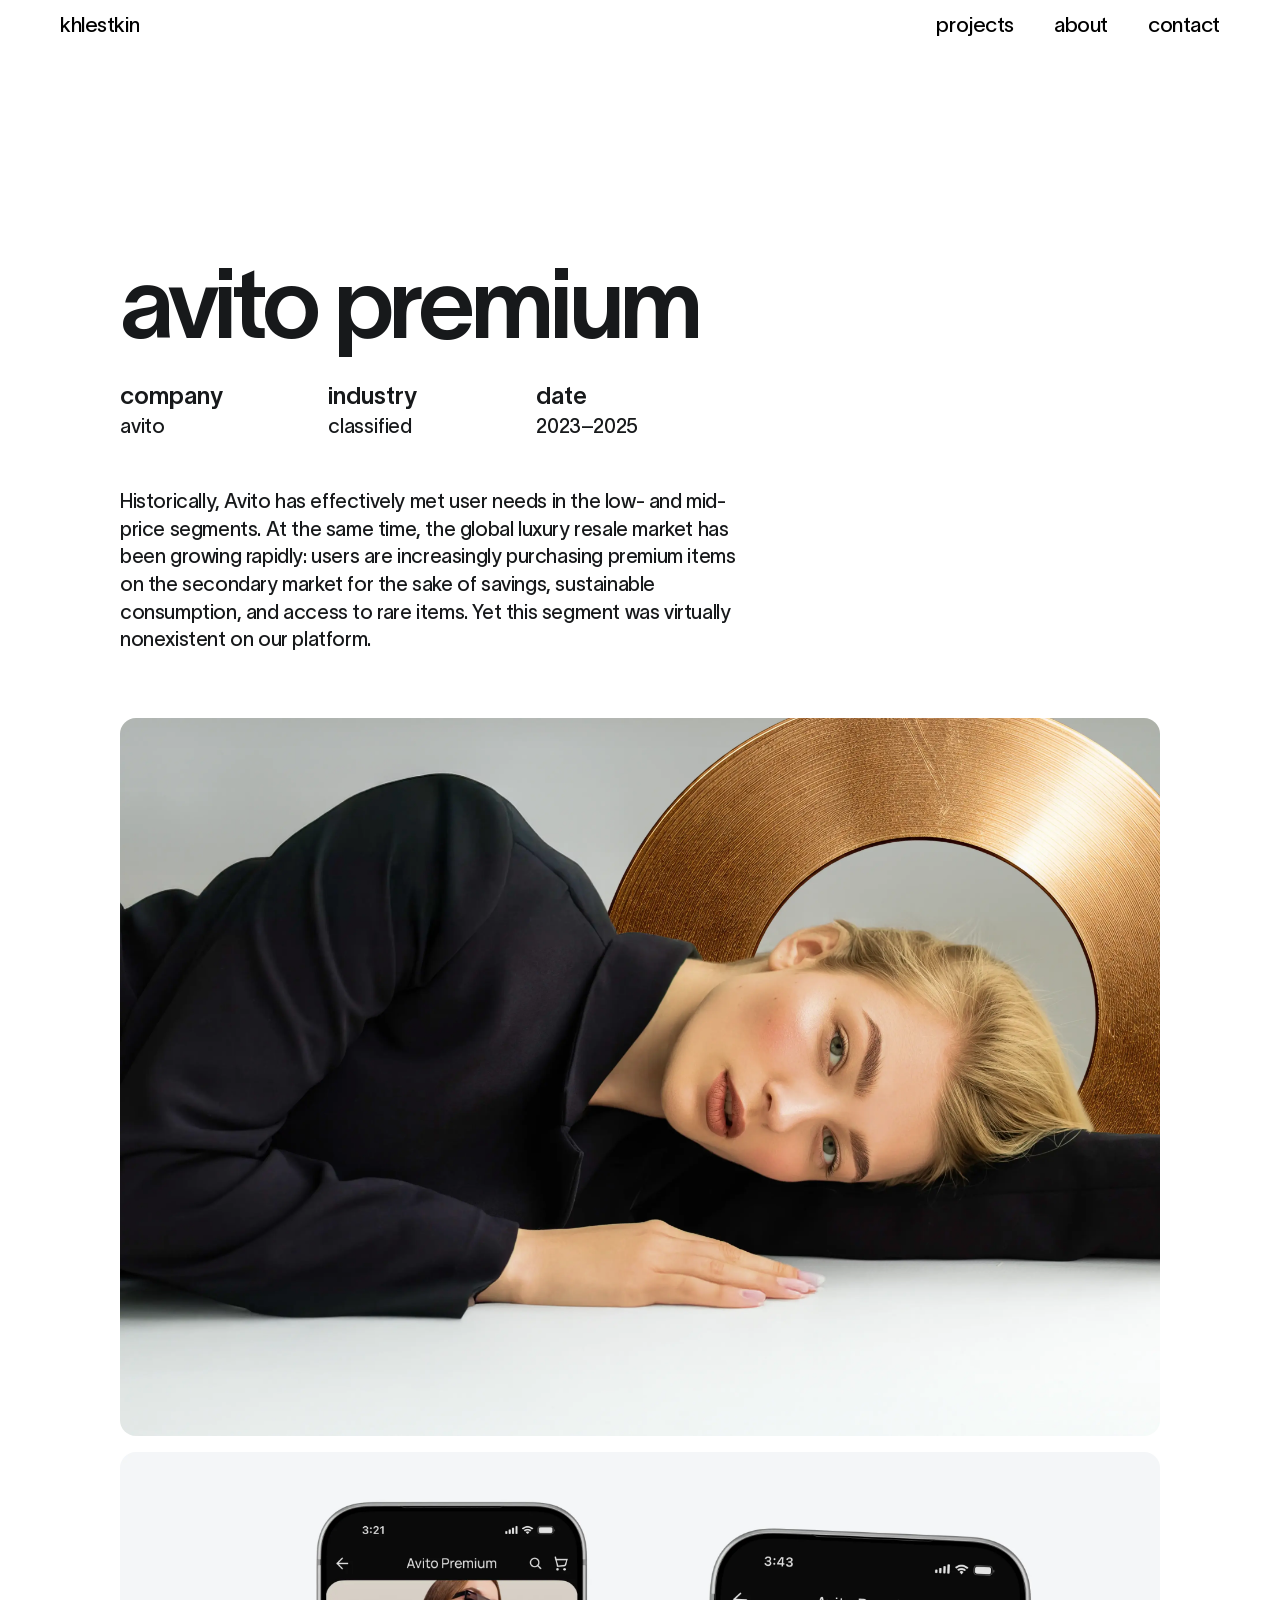
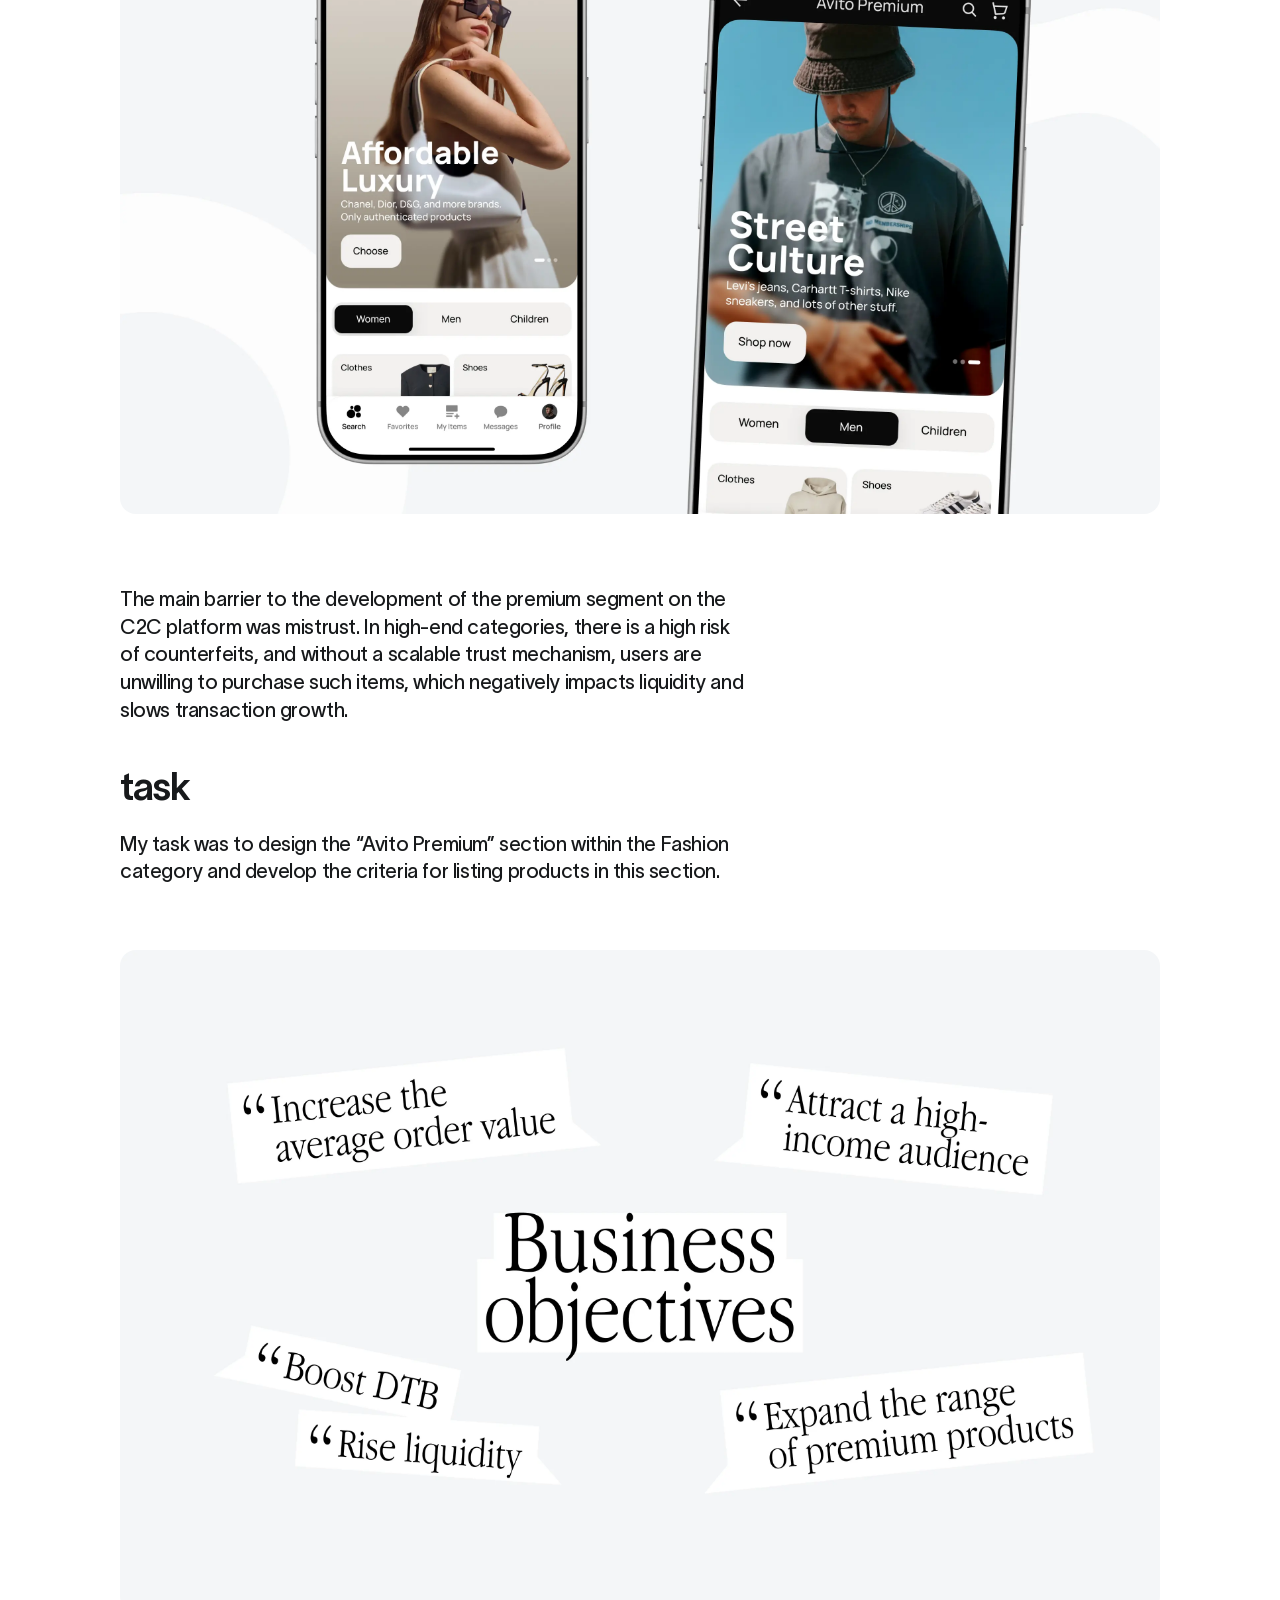
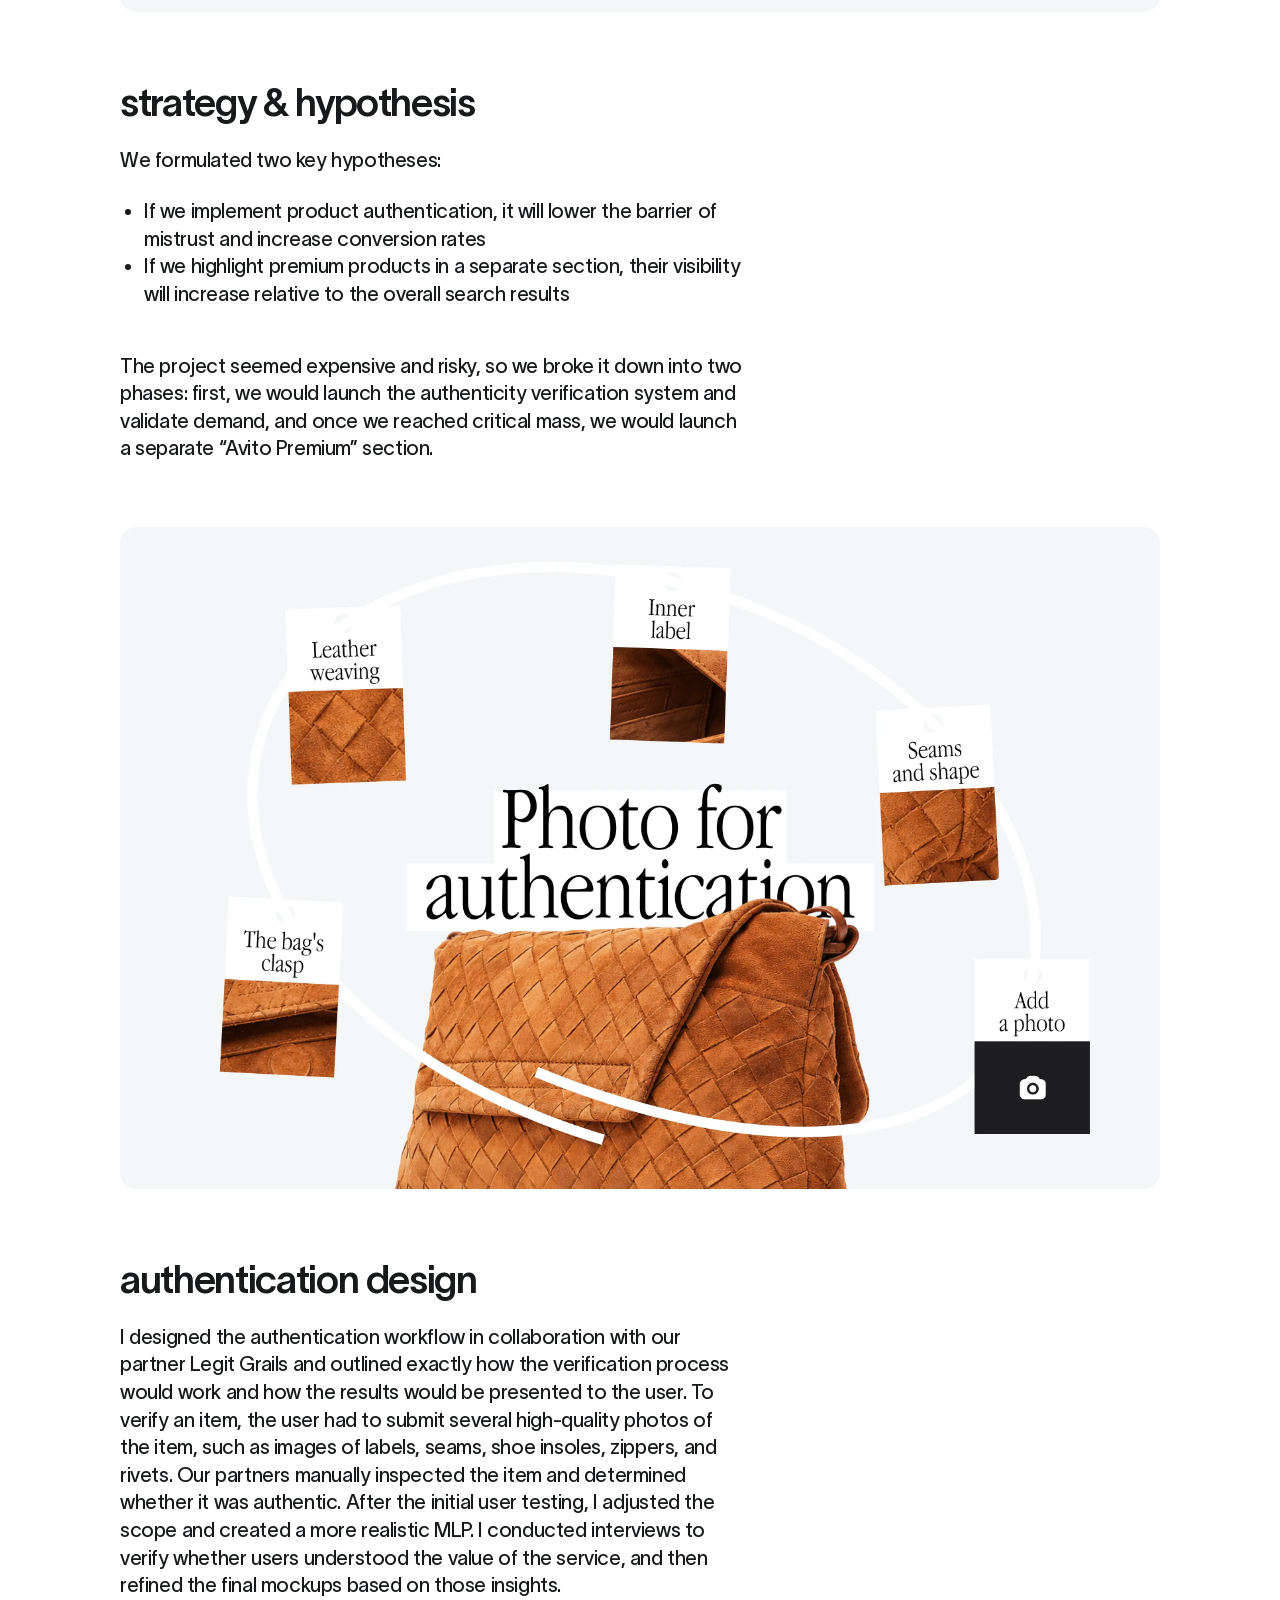
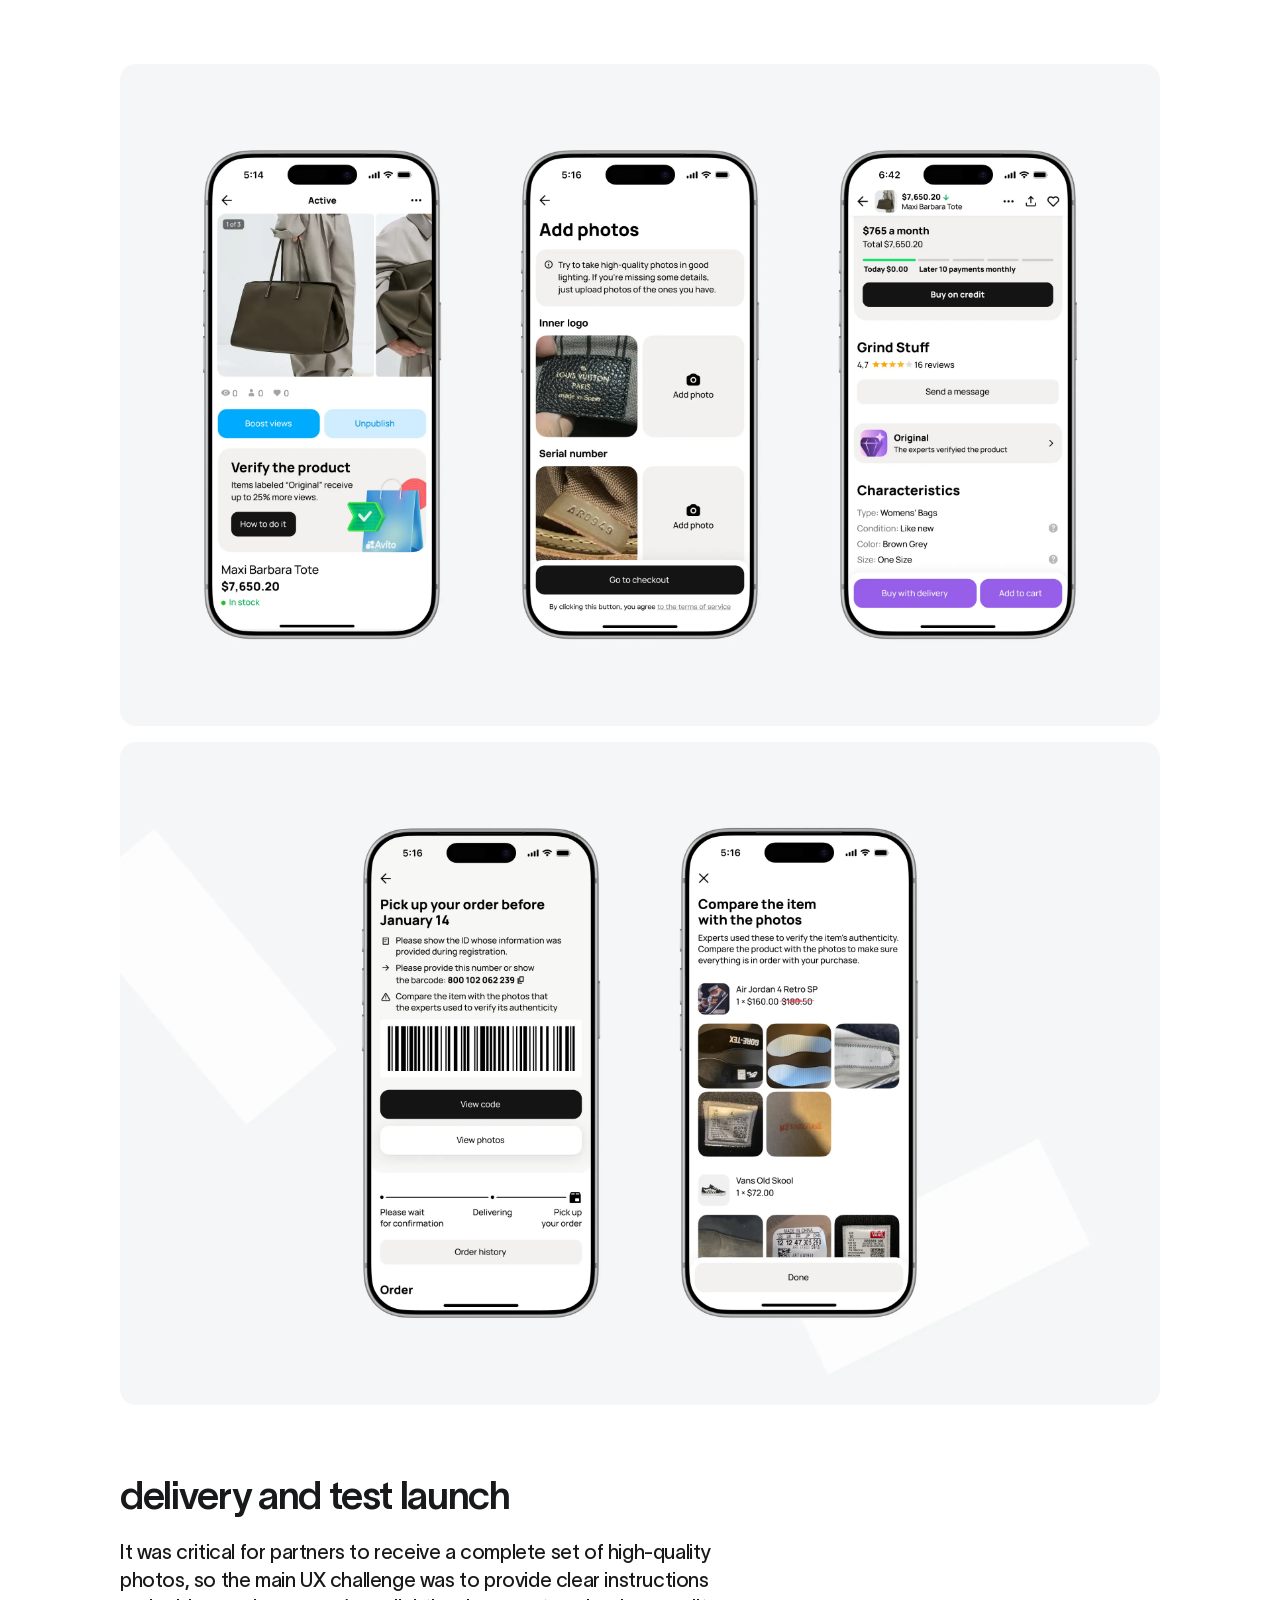
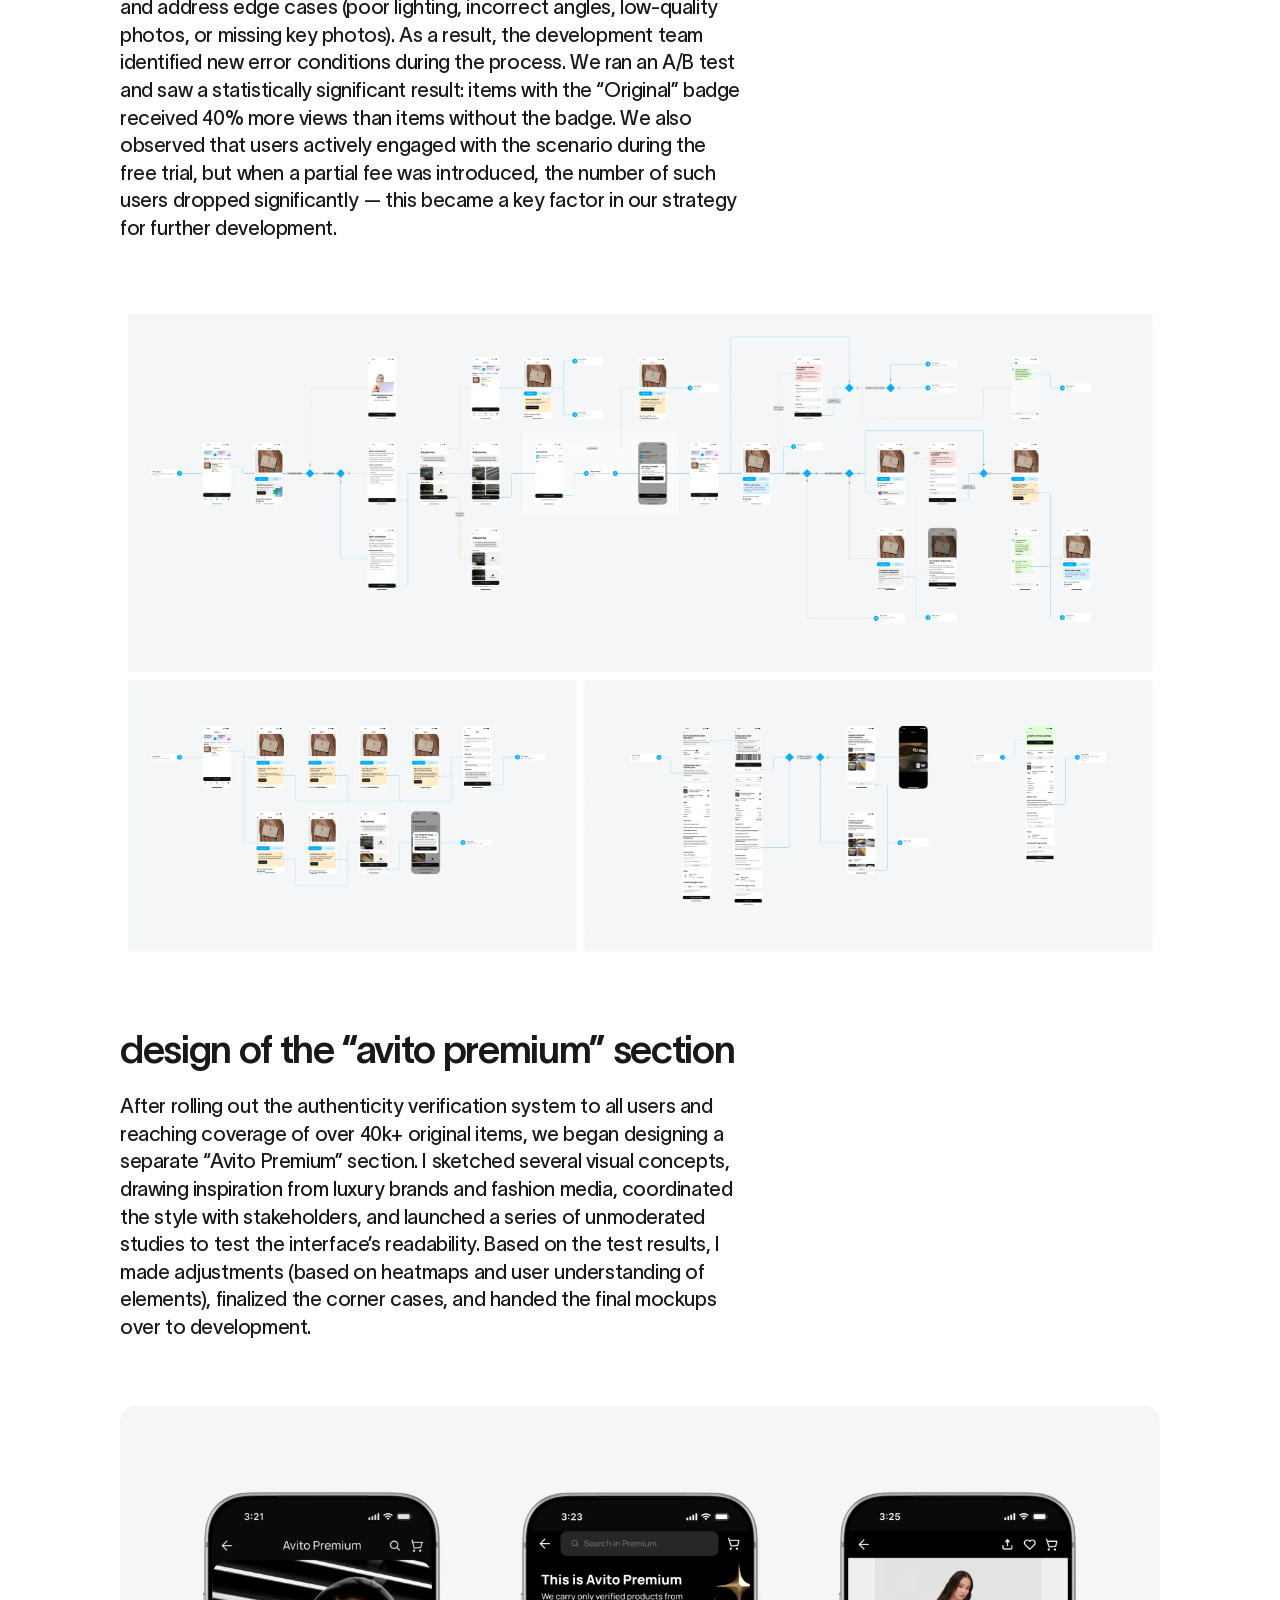
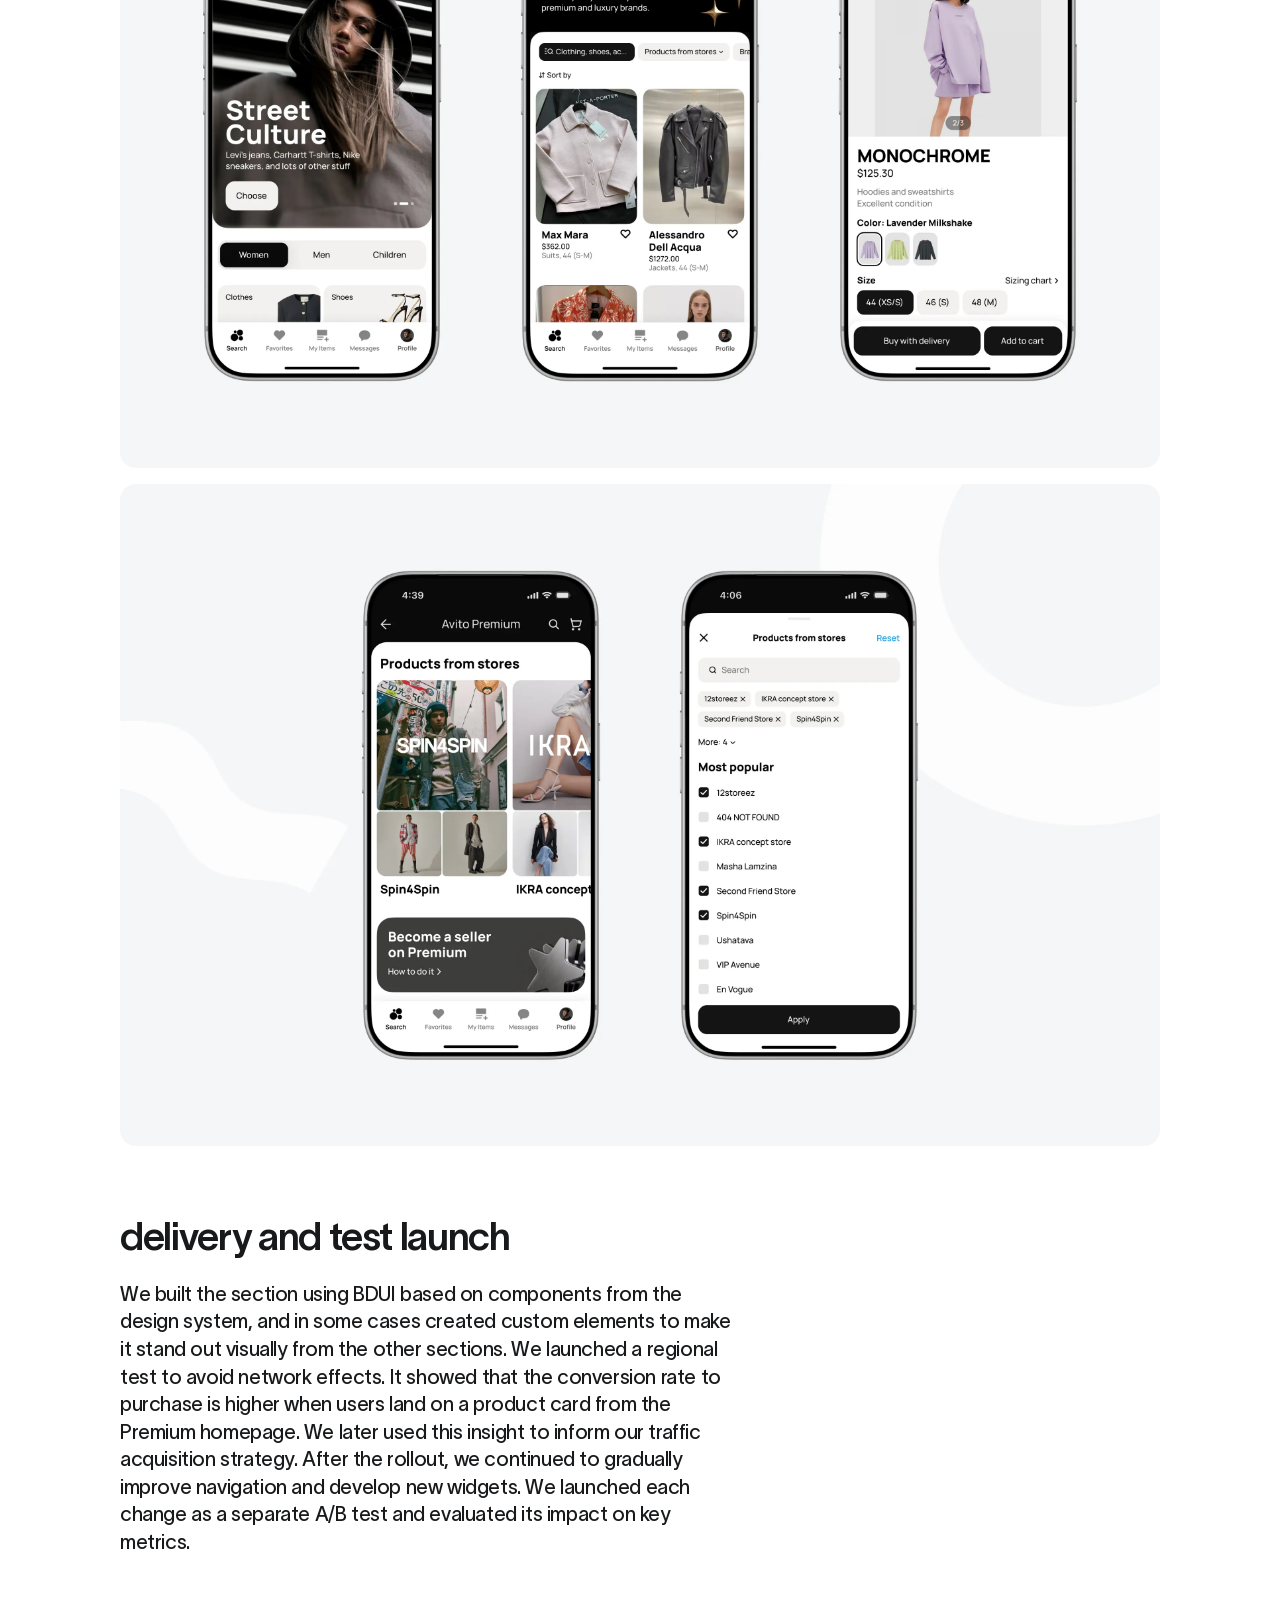
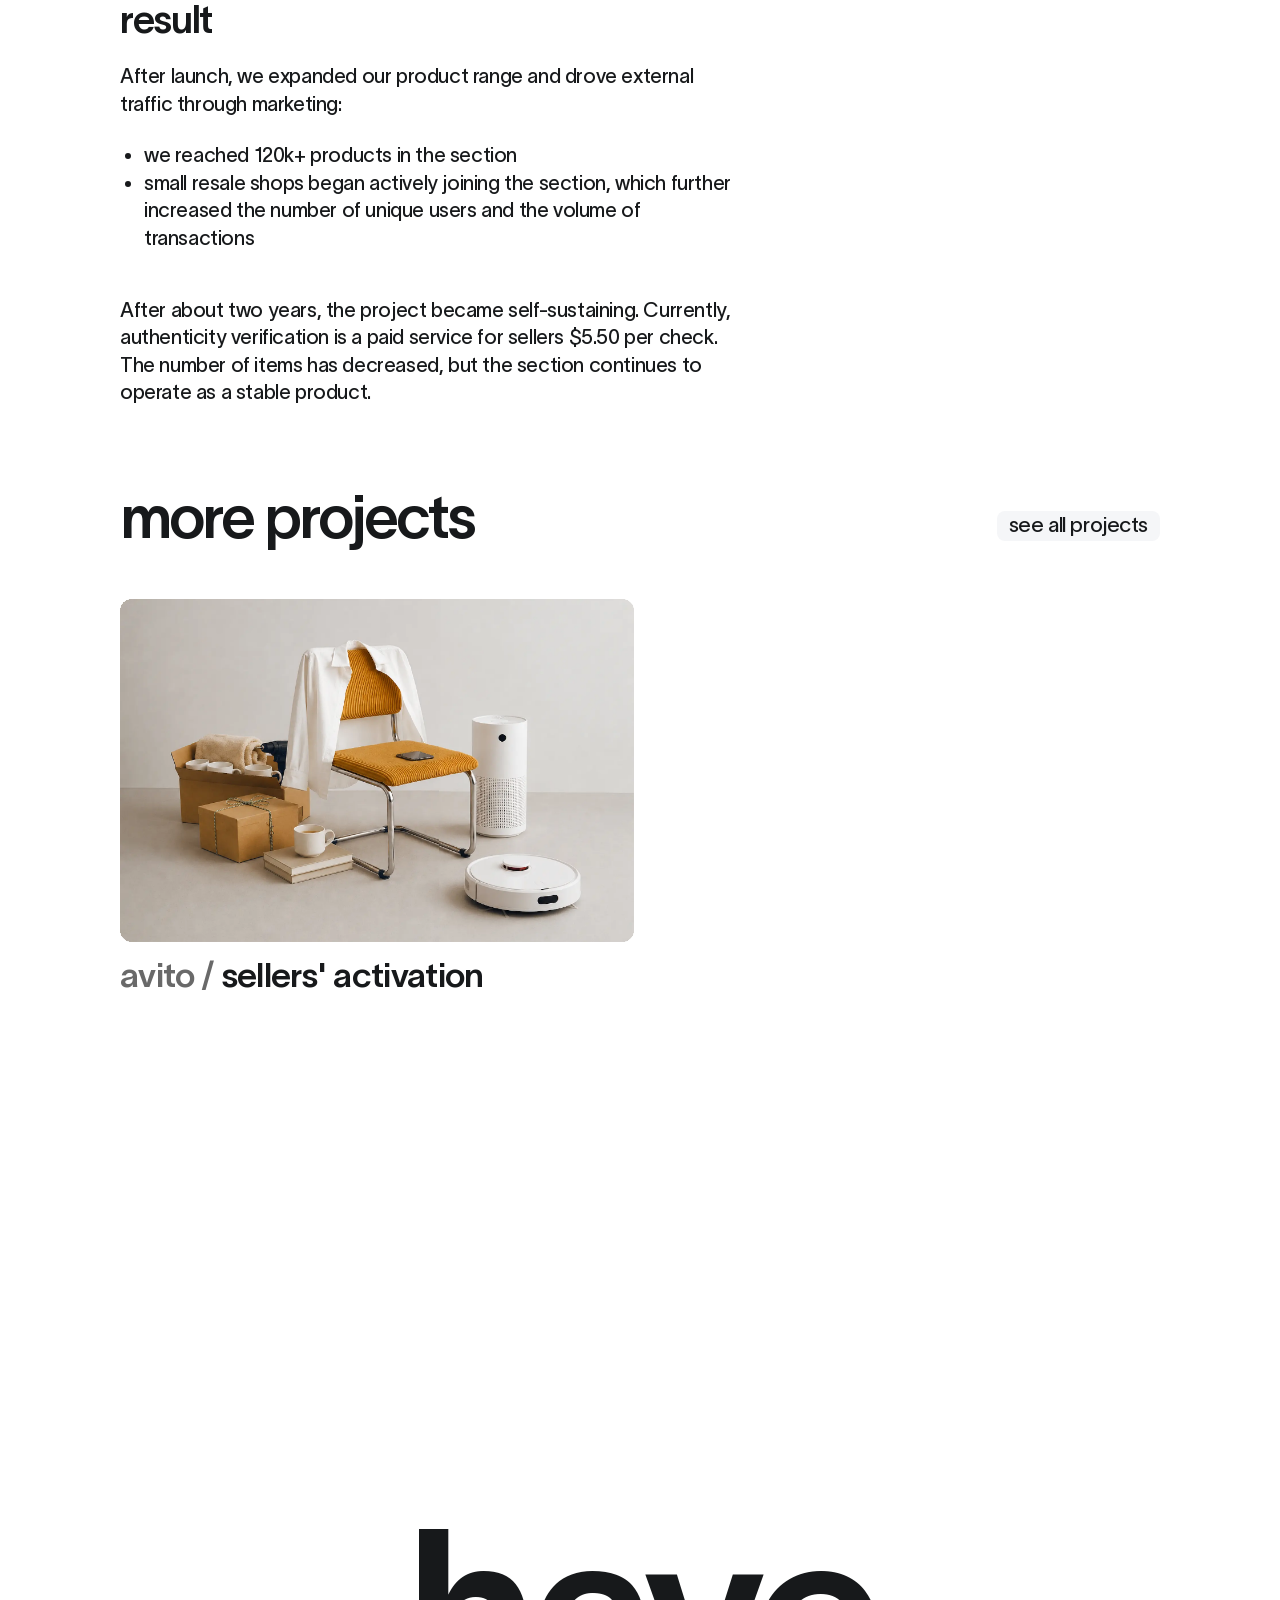
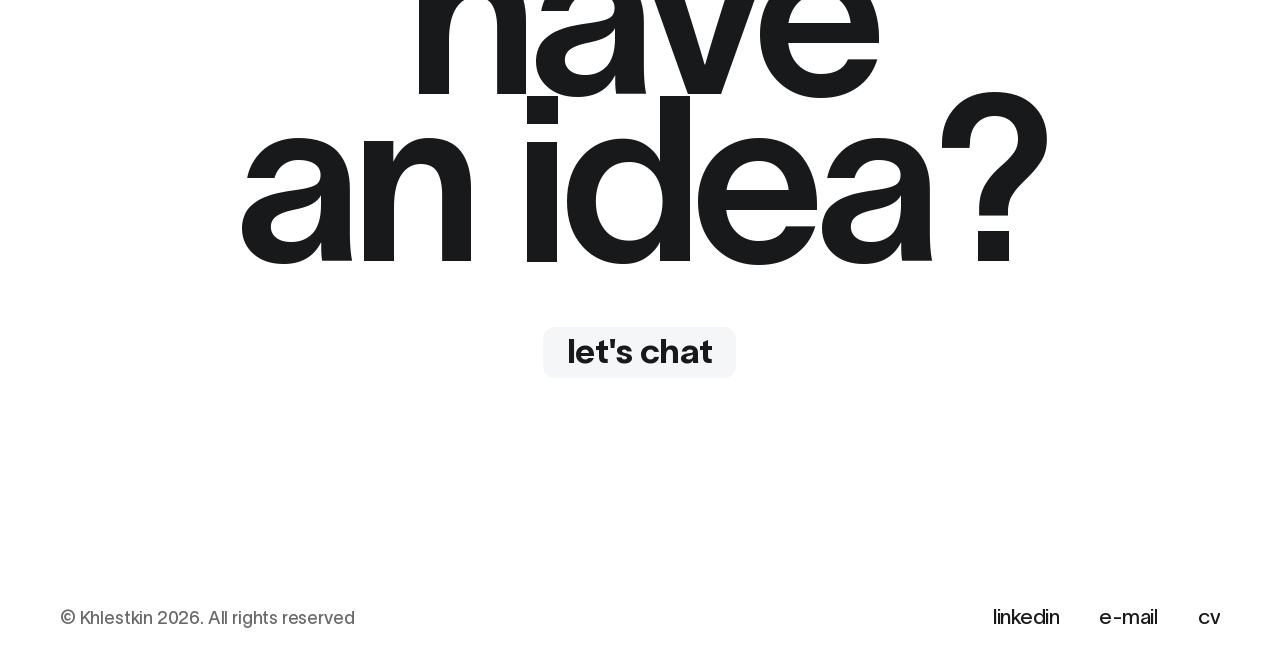
==== projects/avito-premium/index.html @ 2809910e "Publish site from e6ddb824718e10c310bd6a7cca5f37d86527ef17" ====
<!DOCTYPE html><html lang="en"><head><meta charset="UTF-8"><script>
      if (window.location.hostname === "khlestkin.com") {
        window.location.replace(`https://www.khlestkin.com${window.location.pathname}${window.location.search}${window.location.hash}`);
      }
    </script><meta name="viewport" content="width=device-width"><meta name="description" content="How we built trust in luxury resale and created a sustainable premium marketplace experience."><meta name="theme-color" content="#ffffff" media="(prefers-color-scheme: light)"><meta name="theme-color" content="#0b0c0d" media="(prefers-color-scheme: dark)"><link rel="canonical" href="https://www.khlestkin.com/projects/avito-premium/"><link rel="icon" type="image/svg+xml" href="/favicon.svg"><link rel="apple-touch-icon" sizes="180x180" href="/apple-touch-icon.png"><meta property="og:type" content="website"><meta property="og:site_name" content="Ilya Khlestkin"><meta property="og:title" content="avito premium — Ilya Khlestkin"><meta property="og:description" content="How we built trust in luxury resale and created a sustainable premium marketplace experience."><meta property="og:url" content="https://www.khlestkin.com/projects/avito-premium/"><meta property="og:image" content="https://www.khlestkin.com/og.png"><meta property="og:image:width" content="1200"><meta property="og:image:height" content="630"><meta property="og:image:alt" content="Ilya Khlestkin portfolio mark"><meta name="twitter:card" content="summary_large_image"><meta name="twitter:title" content="avito premium — Ilya Khlestkin"><meta name="twitter:description" content="How we built trust in luxury resale and created a sustainable premium marketplace experience."><meta name="twitter:image" content="https://www.khlestkin.com/og.png"><link rel="preload" href="/fonts/lausanne-400.woff2" as="font" type="font/woff2" crossorigin="anonymous"><link rel="preload" href="/fonts/lausanne-600.woff2" as="font" type="font/woff2" crossorigin="anonymous"><link rel="preload" href="/fonts/lausanne-800.woff2" as="font" type="font/woff2" crossorigin="anonymous"><script>
      document.documentElement.classList.add("js");
      window.addEventListener("keydown", (event) => {
        if (event.key === "Tab") document.documentElement.classList.add("is-keyboard-navigation");
      }, true);
      window.addEventListener("pointerdown", () => {
        document.documentElement.classList.remove("is-keyboard-navigation");
      }, true);
      if ("scrollRestoration" in history) history.scrollRestoration = "manual";

      const scrollPositionKey = `scroll-position:${window.location.pathname}${window.location.search}`;
      const scrollAnchorKey = `${scrollPositionKey}:anchor`;
      const navigationEntry = performance.getEntriesByType("navigation")[0];
      const historyScrollPosition = Number(history.state?.portfolioScrollY);
      let sessionScrollPosition = Number.NaN;
      let sessionScrollAnchor = null;
      try {
        const storedScrollPosition = sessionStorage.getItem(scrollPositionKey);
        if (storedScrollPosition !== null) sessionScrollPosition = Number(storedScrollPosition);
        const storedScrollAnchor = sessionStorage.getItem(scrollAnchorKey);
        if (storedScrollAnchor !== null) sessionScrollAnchor = JSON.parse(storedScrollAnchor);
      } catch {}
      const isReload = navigationEntry?.type === "reload";
      const hasHashTarget = window.location.hash.length > 1;
      const savedScrollPosition = hasHashTarget
        ? Number.NaN
        : isReload && Number.isFinite(sessionScrollPosition)
          ? sessionScrollPosition
          : historyScrollPosition;
      const savedScrollAnchor = hasHashTarget
        ? null
        : isReload && sessionScrollAnchor
          ? sessionScrollAnchor
          : history.state?.portfolioScrollAnchor;

      if (Number.isFinite(savedScrollPosition)) {
        document.documentElement.dataset.savedScrollPosition = String(savedScrollPosition);
        if (savedScrollAnchor) {
          document.documentElement.dataset.savedScrollAnchor = JSON.stringify(savedScrollAnchor);
        }
        if (savedScrollPosition > 0) {
          document.documentElement.classList.add("is-restoring-scroll");
          window.setTimeout(() => {
            if (!document.documentElement.classList.contains("is-restoring-scroll")) return;
            document.documentElement.classList.remove("is-restoring-scroll");
            window.dispatchEvent(new Event("scrollpositionrestored"));
          }, 2000);
        }
      }
    </script><title>avito premium — Ilya Khlestkin</title><link rel="stylesheet" href="/_astro/ProjectCard.DhD9GncI.css"></head><body><div class="mobile-header-overscroll-bg" aria-hidden="true"></div><div class="site-header-mask"><header class="site-header"><a class="wordmark header-link" href="/#top"><span class="header-link-track"><span>khlestkin</span><span aria-hidden="true">khlestkin</span></span></a><nav aria-label="Main navigation"><a class="header-link" href="/#cases"><span class="header-link-track"><span>projects</span><span aria-hidden="true">projects</span></span></a><a class="header-link" href="/#about"><span class="header-link-track"><span>about</span><span aria-hidden="true">about</span></span></a><a class="header-link" href="/#contact"><span class="header-link-track"><span>contact</span><span aria-hidden="true">contact</span></span></a></nav><button class="mobile-menu-toggle" type="button" aria-expanded="false" aria-label="Open navigation menu">menu</button></header></div><script type="module">var e=document.querySelector(`.site-header`),t=document.querySelector(`.site-header-mask`),n=document.querySelector(`.mobile-menu-toggle`),r=Array.from(document.querySelectorAll(`.site-header nav a`)),i=window.scrollY,a=0,o=!1,s=!1,c=0,l=0,u=48,d=()=>{if(a=0,!e||!o||t?.classList.contains(`is-menu-open`))return;let n=window.scrollY,r=n-i;r<0?l+=Math.abs(r):r>0&&(l=0),n<=4||l>=u?e.classList.remove(`is-hidden`):r>2&&e.classList.add(`is-hidden`),i=n};window.addEventListener(`scroll`,()=>{a||=requestAnimationFrame(d)},{passive:!0});var f=r=>{if(!e||!t||!n)return;let a=t.classList.contains(`is-menu-open`);if(window.clearTimeout(c),!r&&(!a||window.innerWidth>=768)){t.classList.remove(`is-menu-open`,`is-menu-closing`),document.documentElement.classList.remove(`is-mobile-menu-open`),document.body.classList.remove(`is-mobile-menu-open`),n.textContent=`menu`,n.setAttribute(`aria-expanded`,`false`),n.setAttribute(`aria-label`,`Open navigation menu`);return}e.classList.remove(`is-hidden`),t.classList.remove(`is-menu-closing`),t.classList.toggle(`is-menu-open`,r),n.textContent=r?`close`:`menu`,n.setAttribute(`aria-expanded`,String(r)),n.setAttribute(`aria-label`,r?`Close navigation menu`:`Open navigation menu`),r?(document.documentElement.classList.add(`is-mobile-menu-open`),document.body.classList.add(`is-mobile-menu-open`)):(t.classList.add(`is-menu-closing`),c=window.setTimeout(()=>{t.classList.remove(`is-menu-closing`),document.documentElement.classList.remove(`is-mobile-menu-open`),document.body.classList.remove(`is-mobile-menu-open`)},450)),i=window.scrollY,l=0};n?.addEventListener(`click`,()=>{f(!t?.classList.contains(`is-menu-open`))}),r.forEach(e=>e.addEventListener(`click`,()=>f(!1))),document.addEventListener(`keydown`,e=>{e.key===`Escape`&&f(!1)}),window.addEventListener(`resize`,()=>{window.innerWidth>=768&&f(!1)},{passive:!0});var p=()=>{s||(s=!0,t?.classList.add(`is-ready`),window.setTimeout(()=>{i=window.scrollY,o=!0},500))};document.fonts.ready.then(()=>{let e=Array.from(document.querySelectorAll(`.hero-title-character`)).at(-1);if(!e||window.matchMedia(`(prefers-reduced-motion: reduce)`).matches){p();return}e.addEventListener(`animationstart`,()=>{window.setTimeout(p,200)},{once:!0}),window.setTimeout(p,1400)});</script><div><main id="top" class="case-page"><section class="case-hero section-shell"><h1 class="type-h1">avito premium</h1><dl><div><dt><h2 class="type-h2">company</h2></dt><dd class="type-t1">avito</dd></div><div><dt><h2 class="type-h2">industry</h2></dt><dd class="type-t1">classified</dd></div><div><dt><h2 class="type-h2">date</h2></dt><dd class="type-t1">2023–2025</dd></div></dl></section><div class="case-content section-shell"><section class="case-section case-copy-block case-section--intro"><div class="case-section__copy"><p class="type-t1">Historically, Avito has effectively met user needs in the low- and mid-price segments. At the same time, the global luxury resale market has been growing rapidly: users are increasingly purchasing premium items on the secondary market for the sake of savings, sustainable consumption, and access to rare items. Yet this segment was virtually nonexistent on our platform.</p></div></section><section class="case-media-block"><div class="case-media"><button class="case-media__button" type="button" aria-label="Open image 1 from avito premium" data-lightbox-src="/images/avito-premium/ZXms3iMQZuZCD2VYFuUcJ2v7WgQ.webp"><img src="/images/avito-premium/ZXms3iMQZuZCD2VYFuUcJ2v7WgQ.webp" alt="" loading="eager"></button><button class="case-media__button" type="button" aria-label="Open image 2 from avito premium" data-lightbox-src="/images/avito-premium/iqV2hAe9VP4qVbu2aAZzg6Qw.webp"><img src="/images/avito-premium/iqV2hAe9VP4qVbu2aAZzg6Qw.webp" alt="" loading="eager"></button></div></section><section class="case-section case-copy-block"><div class="case-section__copy"><p class="type-t1">The main barrier to the development of the premium segment on the C2C platform was mistrust. In high-end categories, there is a high risk of counterfeits, and without a scalable trust mechanism, users are unwilling to purchase such items, which negatively impacts liquidity and slows transaction growth.</p></div></section><section class="case-section case-copy-block"><h2 class="type-h2">task</h2><div class="case-section__copy"><p class="type-t1">My task was to design the “Avito Premium” section within the Fashion category and develop the criteria for listing products in this section.</p></div></section><section class="case-media-block"><div class="case-media"><button class="case-media__button" type="button" aria-label="Open image 1 from avito premium" data-lightbox-src="/images/avito-premium/ryZJsK9YtXrC9090v5Zguu9k22o.webp"><img src="/images/avito-premium/ryZJsK9YtXrC9090v5Zguu9k22o.webp" alt="" loading="lazy"></button></div></section><section class="case-section case-copy-block"><h2 class="type-h2">strategy &amp; hypothesis</h2><div class="case-section__copy"><p class="type-t1">We formulated two key hypotheses:</p><ul><li class="type-t1">If we implement product authentication, it will lower the barrier of mistrust and increase conversion rates</li><li class="type-t1">If we highlight premium products in a separate section, their visibility will increase relative to the overall search results</li></ul></div></section><section class="case-section case-copy-block"><div class="case-section__copy"><p class="type-t1">The project seemed expensive and risky, so we broke it down into two phases: first, we would launch the authenticity verification system and validate demand, and once we reached critical mass, we would launch a separate “Avito Premium” section.</p></div></section><section class="case-media-block"><div class="case-media"><button class="case-media__button" type="button" aria-label="Open image 1 from avito premium" data-lightbox-src="/images/avito-premium/ZszuCzKQfISp9MvNtmMcf1OVuLA.webp"><img src="/images/avito-premium/ZszuCzKQfISp9MvNtmMcf1OVuLA.webp" alt="" loading="lazy"></button></div></section><section class="case-section case-copy-block"><h2 class="type-h2">authentication design</h2><div class="case-section__copy"><p class="type-t1">I designed the authentication workflow in collaboration with our partner Legit Grails and outlined exactly how the verification process would work and how the results would be presented to the user. To verify an item, the user had to submit several high-quality photos of the item, such as images of labels, seams, shoe insoles, zippers, and rivets. Our partners manually inspected the item and determined whether it was authentic. After the initial user testing, I adjusted the scope and created a more realistic MLP. I conducted interviews to verify whether users understood the value of the service, and then refined the final mockups based on those insights.</p></div></section><section class="case-media-block"><div class="case-media"><button class="case-media__button" type="button" aria-label="Open image 1 from avito premium" data-lightbox-src="/images/avito-premium/OJ1ZOoVE0PUTYubvnKjG8JRI.webp"><img src="/images/avito-premium/OJ1ZOoVE0PUTYubvnKjG8JRI.webp" alt="" loading="lazy"></button><button class="case-media__button" type="button" aria-label="Open image 2 from avito premium" data-lightbox-src="/images/avito-premium/j90R7e5Cwtyqtz4yTCeKpfjaI.webp"><img src="/images/avito-premium/j90R7e5Cwtyqtz4yTCeKpfjaI.webp" alt="" loading="lazy"></button></div></section><section class="case-section case-copy-block"><h2 class="type-h2">delivery and test launch</h2><div class="case-section__copy"><p class="type-t1">It was critical for partners to receive a complete set of high-quality photos, so the main UX challenge was to provide clear instructions and address edge cases (poor lighting, incorrect angles, low-quality photos, or missing key photos). As a result, the development team identified new error conditions during the process. We ran an A/B test and saw a statistically significant result: items with the “Original” badge received 40% more views than items without the badge. We also observed that users actively engaged with the scenario during the free trial, but when a partial fee was introduced, the number of such users dropped significantly — this became a key factor in our strategy for further development.</p></div></section><section class="case-media-block"><div class="case-media"><button class="case-media__button" type="button" aria-label="Open image 1 from avito premium" data-lightbox-src="/images/avito-premium/Ejol6Gua7zXznxZjGtfvuD1pnU.webp"><img src="/images/avito-premium/Ejol6Gua7zXznxZjGtfvuD1pnU.webp" alt="" loading="lazy"></button></div></section><section class="case-section case-copy-block"><h2 class="type-h2">design of the “avito premium” section</h2><div class="case-section__copy"><p class="type-t1">After rolling out the authenticity verification system to all users and reaching coverage of over 40k+ original items, we began designing a separate “Avito Premium” section. I sketched several visual concepts, drawing inspiration from luxury brands and fashion media, coordinated the style with stakeholders, and launched a series of unmoderated studies to test the interface’s readability. Based on the test results, I made adjustments (based on heatmaps and user understanding of elements), finalized the corner cases, and handed the final mockups over to development.</p></div></section><section class="case-media-block"><div class="case-media"><button class="case-media__button" type="button" aria-label="Open image 1 from avito premium" data-lightbox-src="/images/avito-premium/ZVsEcRyzuEW8vm3EU5Q8rttlc.webp"><img src="/images/avito-premium/ZVsEcRyzuEW8vm3EU5Q8rttlc.webp" alt="" loading="lazy"></button><button class="case-media__button" type="button" aria-label="Open image 2 from avito premium" data-lightbox-src="/images/avito-premium/15HSBBEfqIxwzmV4zAFjh2H7RhQ.webp"><img src="/images/avito-premium/15HSBBEfqIxwzmV4zAFjh2H7RhQ.webp" alt="" loading="lazy"></button></div></section><section class="case-section case-copy-block"><h2 class="type-h2">delivery and test launch</h2><div class="case-section__copy"><p class="type-t1">We built the section using BDUI based on components from the design system, and in some cases created custom elements to make it stand out visually from the other sections. We launched a regional test to avoid network effects. It showed that the conversion rate to purchase is higher when users land on a product card from the Premium homepage. We later used this insight to inform our traffic acquisition strategy. After the rollout, we continued to gradually improve navigation and develop new widgets. We launched each change as a separate A/B test and evaluated its impact on key metrics.</p></div></section><section class="case-section case-copy-block"><h2 class="type-h2">result</h2><div class="case-section__copy"><p class="type-t1">After launch, we expanded our product range and drove external traffic through marketing:</p><ul><li class="type-t1">we reached 120k+ products in the section</li><li class="type-t1">small resale shops began actively joining the section, which further increased the number of unique users and the volume of transactions</li></ul></div></section><section class="case-section case-copy-block"><div class="case-section__copy"><p class="type-t1">After about two years, the project became self-sustaining. Currently, authenticity verification is a paid service for sellers $5.50 per check. The number of items has decreased, but the section continues to operate as a stable product.</p></div></section></div><section class="more-projects section-shell" aria-labelledby="more-projects-title"><div class="more-projects__heading"><h2 id="more-projects-title" class="type-h2">more projects</h2><a class="action-link more-projects__action" href="/#cases" aria-label="see all projects" data-cursor="arrow"><span class="action-link-fill" aria-hidden="true"></span><span class="action-link-labels" aria-hidden="true"><span class="action-link-label">see all projects</span><span class="action-link-label action-link-label--hover">see all projects</span></span></a></div><div class="more-projects__grid"><div class="project-card-mask"><a class="project-card" href="/projects/sellers-activation" aria-label="sellers' activation — avito" data-cursor="arrow"><div class="project-card__image"><img src="/images/home/activation.webp" alt="" loading="lazy"></div><h3 class="type-h3"><span>avito / </span>sellers&#39; activation</h3></a></div></div></section></main><footer id="contact" class="footer"><div class="footer-cta"><div class="footer-heading" aria-label="have an idea?"><p class="footer-title-line-mask type-h0" aria-hidden="true"><span class="footer-title-character" style="--character-index: 0">h</span><span class="footer-title-character" style="--character-index: 1">a</span><span class="footer-title-character" style="--character-index: 2">v</span><span class="footer-title-character" style="--character-index: 3">e</span></p><p class="footer-title-line-mask type-h0" aria-hidden="true"><span class="footer-title-character" style="--character-index: 4">a</span><span class="footer-title-character" style="--character-index: 5">n</span><span class="footer-title-character" style="--character-index: 6"> </span><span class="footer-title-character" style="--character-index: 6">i</span><span class="footer-title-character" style="--character-index: 7">d</span><span class="footer-title-character" style="--character-index: 8">e</span><span class="footer-title-character" style="--character-index: 9">a</span><span class="footer-title-character" style="--character-index: 10">?</span></p></div><a class="action-link action-link--large round-link" href="https://t.me/ikhlestkin" target="_blank" rel="noreferrer" aria-label="let's chat" data-cursor="arrow"><span class="action-link-fill" aria-hidden="true"></span><span class="action-link-labels" aria-hidden="true"><span class="action-link-label">let&#39;s chat</span><span class="action-link-label action-link-label--hover">let&#39;s chat</span></span></a></div><div class="footer-links"><div><a class="type-t1" href="https://www.linkedin.com/in/khlestkin/" target="_blank" rel="noreferrer"><span class="footer-meta-mask"><span class="footer-meta-text footer-meta-text--link" style="--footer-meta-index: 0"><span class="footer-link-swap"><span class="footer-link-face"><img class="footer-link-icon" src="/images/home/link.svg" alt="" aria-hidden="true">linkedin</span><span class="footer-link-face footer-link-face--hover" aria-hidden="true"><img class="footer-link-icon" src="/images/home/link.svg" alt="">linkedin</span></span></span></span></a><a class="type-t1" href="mailto:i.khlestkin@yandex.ru"><span class="footer-meta-mask"><span class="footer-meta-text footer-meta-text--link" style="--footer-meta-index: 1"><span class="footer-link-swap"><span class="footer-link-face"><img class="footer-link-icon" src="/images/home/link.svg" alt="" aria-hidden="true">e-mail</span><span class="footer-link-face footer-link-face--hover" aria-hidden="true"><img class="footer-link-icon" src="/images/home/link.svg" alt="">e-mail</span></span></span></span></a><a class="type-t1" href="/CV.pdf" target="_blank" rel="noreferrer"><span class="footer-meta-mask"><span class="footer-meta-text footer-meta-text--link" style="--footer-meta-index: 2"><span class="footer-link-swap"><span class="footer-link-face"><img class="footer-link-icon" src="/images/home/link.svg" alt="" aria-hidden="true">cv</span><span class="footer-link-face footer-link-face--hover" aria-hidden="true"><img class="footer-link-icon" src="/images/home/link.svg" alt="">cv</span></span></span></span></a></div><span class="footer-meta-mask type-t2"><span class="footer-meta-text footer-meta-text--copyright" style="--footer-meta-index: 3">© Khlestkin 2026. All rights reserved</span></span></div></footer><script type="module">var e=document.querySelector(`.footer`),t=e?.querySelector(`.footer-heading`),n=e?.querySelector(`.footer-links`),r=window.matchMedia(`(prefers-reduced-motion: reduce)`);if(e&&t&&n){let n=()=>{t.classList.add(`is-ready`),window.setTimeout(()=>e.classList.add(`is-meta-ready`),r.matches?0:300)};if(r.matches)n();else{let e=new IntersectionObserver(([t])=>{t.isIntersecting&&(e.disconnect(),n())},{rootMargin:`0px 0px -10% 0px`});e.observe(t)}}</script></div><dialog class="case-lightbox" aria-label="Image preview"><button class="case-lightbox__close" type="button" aria-label="Close image preview"><img src="/images/ui/close.svg" alt="" aria-hidden="true"></button><img class="case-lightbox__image" src="" alt="" role="button" tabindex="0" aria-label="Zoom image" draggable="false"></dialog><script type="module" src="/_astro/ImageLightbox.astro_astro_type_script_index_0_lang.D9pUHARc.js"></script><div class="expertise-cursor" aria-hidden="true"><svg class="expertise-cursor-icon expertise-cursor-arrow" viewBox="0 0 33 33"><path fill-rule="evenodd" clip-rule="evenodd" d="M28.5352 0.0859375H32.4238V5.58594V30.0859H26.9238V9.47461L4.14062 32.2598L0.25 28.3711L23.0352 5.58594H2.42383V0.0859375H28.5352Z"></path></svg><svg class="expertise-cursor-icon expertise-cursor-disabled" viewBox="0 0 53 53"><rect x="22.5" width="8" height="53" transform="rotate(45 26.5 26.5)"></rect><rect x="22.5" width="8" height="53" transform="rotate(-45 26.5 26.5)"></rect></svg><svg class="expertise-cursor-icon expertise-cursor-interface" viewBox="0 0 43 43"><path fill-rule="evenodd" clip-rule="evenodd" d="M24.4206 0.171875H18.0039V13.4255L8.63297 4.05453L4.0957 8.5918L13.4668 17.9629H0.212891V24.3796H13.4681L4.09448 33.7532L8.63175 38.2904L18.0039 28.9183V42.1719H24.4206V28.9167L33.7942 38.2903L38.3315 33.753L28.958 24.3796H42.2129V17.9629H28.9593L38.3302 8.59196L33.793 4.05469L24.4206 13.4271V0.171875Z"></path></svg><svg class="expertise-cursor-icon expertise-cursor-research" viewBox="0 0 39 43"><path fill-rule="evenodd" clip-rule="evenodd" d="M17.0176 0.474609C13.7163 7.85823 7.94077 13.9231 0.570312 17.212L1.58906 21.995H16.5176C13.0367 27.4786 6.50116 31.9228 0.570353 34.5691L1.58906 39.3522H37.5891L38.6065 34.5686C32.6631 31.9207 25.9949 27.4837 22.5176 21.995H37.5891L38.6065 17.2114C31.2232 13.9219 25.3188 7.87162 22.0176 0.476015L17.0176 0.474609Z"></path></svg><svg class="expertise-cursor-icon expertise-cursor-component" viewBox="0 0 50 49"><path fill-rule="evenodd" clip-rule="evenodd" d="M14.8734 38.0875L25 48.2141L35.1266 38.0875L25 27.9609L14.8734 38.0875ZM28.7884 24.1725L38.915 34.2991L49.0416 24.1725L38.915 14.0459L28.7884 24.1725ZM35.1266 10.2575L25 20.3841L14.8734 10.2575L25 0.130859L35.1266 10.2575ZM21.2116 24.1725L11.085 34.2991L0.95837 24.1725L11.085 14.0459L21.2116 24.1725Z"></path></svg><svg class="expertise-cursor-icon expertise-cursor-concept" viewBox="-3 -3 46 46"><path fill-rule="evenodd" clip-rule="evenodd" d="M17.8225 0.570312C15.8668 8.9328 9.15378 15.6457 0.791016 17.6017V22.7408C9.15378 24.6968 15.8668 31.4096 17.8225 39.7721H22.9616C24.9172 31.4096 31.6303 24.6968 39.993 22.7408V17.6017C31.6303 15.6457 24.9172 8.9328 22.9616 0.570312H17.8225Z"></path></svg></div><a class="action-link back-to-top" href="#top" aria-label="back to top"><span class="action-link-fill" aria-hidden="true"></span><span class="action-link-labels" aria-hidden="true"><span class="action-link-label">back to top</span><span class="action-link-label action-link-label--hover">back to top</span></span></a><div class="site-cursor" aria-hidden="true"></div><script type="module">var e=document.querySelector(`.site-cursor`),t=document.querySelector(`.expertise-cursor`),n=window.matchMedia(`(min-width: 768px) and (hover: hover) and (pointer: fine)`),r=-1,i=-1,a=0,o=`regular`,s=`regular`,c=!1,l=0,u=!1,d=0,f=null,p=window.matchMedia(`(prefers-reduced-motion: reduce)`),m=t=>{if(!e||t===u)return;u=t,d+=1;let n=d,r=getComputedStyle(e).transform,i=r===`none`?1:new DOMMatrixReadOnly(r).a;if(f?.cancel(),e.classList.add(`is-pan-morphing`),p.matches){e.classList.toggle(`is-native-pan`,t),e.classList.remove(`is-pan-morphing`);return}let a=e.classList.contains(`is-native-pan`),o=t?1:.16;if(a===t){f=e.animate([{transform:`translate(-50%, -50%) scale(${i})`},{transform:`translate(-50%, -50%) scale(${o})`}],{duration:140,easing:`cubic-bezier(0, 0, 0.2, 1)`}),f.addEventListener(`finish`,()=>{n===d&&(f=null,e.classList.remove(`is-pan-morphing`))},{once:!0});return}f=e.animate([{transform:`translate(-50%, -50%) scale(${i})`},{transform:`translate(-50%, -50%) scale(0)`}],{duration:90,easing:`cubic-bezier(0.4, 0, 1, 1)`}),f.addEventListener(`finish`,()=>{n===d&&e&&(e.classList.toggle(`is-native-pan`,t),f=e.animate([{transform:`translate(-50%, -50%) scale(0)`},{transform:`translate(-50%, -50%) scale(${o})`}],{duration:140,easing:`cubic-bezier(0, 0, 0.2, 1)`}),f.addEventListener(`finish`,()=>{n===d&&(f=null,e.classList.remove(`is-pan-morphing`))},{once:!0}))},{once:!0})},h=(n,r,i=!1)=>{if(e?.classList.toggle(`is-expertise`,n),e?.classList.toggle(`is-stack`,i),t){if(!n){t.classList.remove(`is-visible`);return}r&&(t.dataset.variant=r,t.classList.add(`is-visible`))}},g=()=>{if(!e||r<0||i<0)return;let l=document.elementFromPoint(r,i),u=l?.closest(`.expertise-item[data-cursor], .project-card[data-cursor], .action-link[data-cursor]`),d=l?.closest(`.expertise-list, .project-grid`),f=u?.dataset.cursor,p=d?t?.dataset.variant:void 0,g=f??p,_=n.matches&&!!(g&&(u||d)),v=n.matches&&!!l?.closest(`.site-header a, .stack-grid article, .footer-links a, .case-media__button, .back-to-top`);m(n.matches&&!!l?.closest(`.case-lightbox__image.is-zoomed`));let y=l?.closest(`.project-grid`)?300:150,b=_?`shaped:${g}`:v?`stack`:`regular`;if(b===o){window.clearTimeout(a),s=b;return}if(!c){window.clearTimeout(a),o=b,s=b,h(_,g,v);return}b!==s&&(window.clearTimeout(a),s=b,a=window.setTimeout(()=>{o=b,h(_,g,v)},y))};document.addEventListener(`pointermove`,n=>{e&&(r=n.clientX,i=n.clientY,e.style.left=`${n.clientX}px`,e.style.top=`${n.clientY}px`,t&&(t.style.left=`${n.clientX}px`,t.style.top=`${n.clientY}px`),g(),e.classList.add(`is-visible`))}),document.addEventListener(`pointerout`,n=>{n.relatedTarget||(window.clearTimeout(a),o=`regular`,s=`regular`,e?.classList.remove(`is-visible`),e?.classList.remove(`is-expertise`),e?.classList.remove(`is-stack`),d+=1,f?.cancel(),f=null,u=!1,e?.classList.remove(`is-native-pan`,`is-pan-active`,`is-pan-morphing`),t?.classList.remove(`is-visible`))}),window.addEventListener(`scroll`,()=>{c=!0,document.documentElement.classList.add(`is-scrolling`),window.clearTimeout(l),requestAnimationFrame(g),l=window.setTimeout(()=>{c=!1,document.documentElement.classList.remove(`is-scrolling`),g()},120)},{passive:!0}),window.addEventListener(`lightboxzoomchange`,g),n.addEventListener(`change`,g);</script><script type="module">var e=`portfolio-pending-anchor`,t=e=>{let t=document.getElementById(decodeURIComponent(e.slice(1)));return t?(t.scrollIntoView(),history.replaceState(history.state,``,`${window.location.pathname}${window.location.search}`),!0):!1};document.addEventListener(`click`,n=>{let r=n.target?.closest(`a[href*='#']`);if(r&&r.hash&&r.origin===window.location.origin){if(n.preventDefault(),r.pathname===window.location.pathname){t(r.hash);return}try{sessionStorage.setItem(e,r.hash)}catch{}window.location.assign(`${r.pathname}${r.search}`)}});var n=()=>{let n=window.location.hash;try{n||=sessionStorage.getItem(e)??``,sessionStorage.removeItem(e)}catch{}n&&requestAnimationFrame(()=>requestAnimationFrame(()=>t(n)))};document.readyState===`loading`?document.addEventListener(`DOMContentLoaded`,n,{once:!0}):n();</script><script type="module">var e=Array.from(document.querySelectorAll(`.action-link`)),t=new WeakMap,n=150;e.forEach(e=>{e.addEventListener(`mouseenter`,()=>{let r=t.get(e);if(r&&window.clearTimeout(r),!document.documentElement.classList.contains(`is-scrolling`)){e.classList.add(`is-hover-ready`);return}let i=window.setTimeout(()=>{e.classList.add(`is-hover-ready`),t.delete(e)},n);t.set(e,i)}),e.addEventListener(`mouseleave`,()=>{let n=t.get(e);n&&window.clearTimeout(n),t.delete(e),e.classList.remove(`is-hover-ready`)})});var r=`scroll-position:${window.location.pathname}${window.location.search}`,i=`${r}:anchor`,a=Number(document.documentElement.dataset.savedScrollPosition),o=null;try{let e=document.documentElement.dataset.savedScrollAnchor;e&&(o=JSON.parse(e))}catch{}var s=0,c=()=>{let e=Array.from(document.querySelectorAll(`main > section, footer`));if(e.length===0)return null;let t=window.scrollY,n=0;return e.forEach((e,r)=>{e.offsetTop<=t+1&&(n=r)}),{index:n,offset:t-e[n].offsetTop}},l=()=>{let e=c(),t=history.state&&typeof history.state==`object`?history.state:{};history.replaceState({...t,portfolioScrollY:window.scrollY,portfolioScrollAnchor:e},``);try{sessionStorage.setItem(r,String(window.scrollY)),e&&sessionStorage.setItem(i,JSON.stringify(e))}catch{}};if(window.addEventListener(`scroll`,()=>{if(cancelAnimationFrame(s),window.scrollY<=1){s=0,l();return}s=requestAnimationFrame(l)},{passive:!0}),window.addEventListener(`pagehide`,()=>{cancelAnimationFrame(s),s=0,l()}),Number.isFinite(a)){let e=!1,t=()=>{document.documentElement.classList.remove(`is-restoring-scroll`),delete document.documentElement.dataset.savedScrollPosition,delete document.documentElement.dataset.savedScrollAnchor,window.dispatchEvent(new Event(`scrollpositionrestored`))},n=()=>{e||(e=!0,requestAnimationFrame(()=>{requestAnimationFrame(()=>{let e=document.scrollingElement;if(!e){t();return}let n=Array.from(document.querySelectorAll(`main > section, footer`)),r=o&&n[o.index],i=r?r.offsetTop+(o?.offset??0):a,s=Math.max(0,e.scrollHeight-window.innerHeight),c=Math.min(Math.max(0,i),s),u=document.documentElement.style.scrollBehavior;document.documentElement.style.scrollBehavior=`auto`,e.scrollTop=c,l(),requestAnimationFrame(()=>{e.scrollTop=c,t(),requestAnimationFrame(()=>{document.documentElement.style.scrollBehavior=u})})})}))},r=document.readyState===`complete`?Promise.resolve():new Promise(e=>window.addEventListener(`load`,()=>e(),{once:!0})),i=new Promise(e=>{window.setTimeout(e,600)});Promise.race([Promise.all([document.fonts.ready,r]),i]).then(n)}</script></body></html><script type="module" src="/_astro/_id_.astro_astro_type_script_index_0_lang.WIeB55Bk.js"></script>
---- _astro/ProjectCard.DhD9GncI.css ----
@font-face{font-family:TWK Lausanne;src:url(/fonts/lausanne-400.woff2)format("woff2");font-style:normal;font-weight:400;font-display:block}@font-face{font-family:TWK Lausanne;src:url(/fonts/lausanne-500.woff2)format("woff2");font-style:normal;font-weight:500;font-display:block}@font-face{font-family:TWK Lausanne;src:url(/fonts/lausanne-600.woff2)format("woff2");font-style:normal;font-weight:600;font-display:block}@font-face{font-family:TWK Lausanne;src:url(/fonts/lausanne-600.woff2)format("woff2");font-style:normal;font-weight:700;font-display:block}@font-face{font-family:TWK Lausanne;src:url(/fonts/lausanne-800.woff2)format("woff2");font-style:normal;font-weight:800;font-display:block}:root{color-scheme:light;--paper:#fff;--surface:#f5f6f8;--surface-raised:#c3c5c6;--ink:#17191b;--ink-inverse:#fff;--muted:#696969;--line:#b8b9ba;--shape:#ecedef;--acid:#e5fe7b;--media-placeholder:#deded8;--focus:#8ab2ff;--icon-filter:none;--cursor-blend:#fff;--project-card-radius:16px;--compact-card-radius:12px;--case-media-gap:16px;--case-media-radius:16px;--content:1100px;--section-gap:200px;--expertise-career-gap:160px}@media (prefers-color-scheme:dark){:root{color-scheme:dark;--paper:#0b0c0d;--surface:#181a1c;--surface-raised:#232629;--ink:#f5f6f2;--ink-inverse:#111315;--muted:#969b9f;--line:#363a3e;--shape:#202326;--acid:var(--shape);--media-placeholder:#1d2023;--focus:#9fc1ff;--icon-filter:invert(1)}}*{box-sizing:border-box}html{scroll-behavior:smooth}#cases{scroll-margin-top:5vh}#about{scroll-margin-top:10vh}#contact{scroll-margin-top:0}html.is-restoring-scroll body{visibility:hidden}body{background:var(--paper);color:var(--ink);-webkit-font-smoothing:antialiased;margin:0;font-family:TWK Lausanne,Arial,sans-serif;font-size:16px}.site-cursor{display:none}@media (hover:hover) and (pointer:fine){html,body,body *,.project-grid,.project-grid *{cursor:none!important}.site-cursor{z-index:10000;border:0 solid var(--cursor-blend);background:var(--cursor-blend);opacity:0;pointer-events:none;mix-blend-mode:difference;border-radius:50%;width:100px;height:100px;transition:opacity 80ms,transform .26s cubic-bezier(.34,1.2,.64,1),background-color .12s,border-width .12s;display:block;position:fixed;transform:translate(-50%,-50%)scale(.16)}.site-cursor.is-visible{opacity:1;transform:translate(-50%,-50%)scale(.16)}.site-cursor.is-stack{transform:translate(-50%,-50%)scale(.32)}.site-cursor.is-expertise{background:0 0;border-width:6.5px;transform:translate(-50%,-50%)scale(1)}.site-cursor.is-native-pan{background:var(--cursor-blend);opacity:1;border:0;border-radius:0;width:28px;height:28px;transition:opacity 80ms;transform:translate(-50%,-50%)scale(1);-webkit-mask:url(/images/cursors/pointer-default.svg) 50%/contain no-repeat;mask:url(/images/cursors/pointer-default.svg) 50%/contain no-repeat}.site-cursor.is-native-pan.is-pan-active{-webkit-mask-image:url(/images/cursors/pointer-active.svg);mask-image:url(/images/cursors/pointer-active.svg)}.site-cursor.is-pan-morphing{transition:none}}a{color:inherit;text-decoration:none}:where(a,button,[tabindex]):focus{outline:none}html.is-keyboard-navigation :where(a,button,[tabindex]):focus{outline:3px solid var(--focus);outline-offset:4px}img{max-width:100%;display:block}.section-shell{width:min(calc(100% - 48px), var(--content));margin-inline:auto}.type-h0,.type-h1,.type-h2,.type-h3,.type-t0,.type-t1,.type-t2{font-family:TWK Lausanne,Arial,sans-serif}.type-h0{letter-spacing:-.05em;font-size:230px;font-weight:700;line-height:.76}.type-h1{letter-spacing:-.05em;font-size:100px;font-weight:700;line-height:.8}.type-h2{letter-spacing:-.05em;font-size:60px;font-weight:600;line-height:1}.type-h3{letter-spacing:-.02em;font-size:34px;font-weight:600;line-height:1}.type-t0{letter-spacing:-.05em;font-size:60px;font-weight:400;line-height:1.1}.type-t1{letter-spacing:-.01em;font-size:20px;font-weight:400;line-height:1.4}.type-t2{letter-spacing:-.01em;font-size:18px;font-weight:400;line-height:1.4}.site-header-mask{z-index:20;color:#fff;mix-blend-mode:difference;pointer-events:none;width:100%;height:51px;position:fixed;top:0;left:0;overflow:hidden}.mobile-header-overscroll-bg{display:none}.site-header{letter-spacing:-.02em;width:100%;color:inherit;will-change:transform;pointer-events:auto;justify-content:space-between;align-items:center;padding:12px 60px;font-family:TWK Lausanne,Arial,sans-serif;font-size:21px;font-weight:400;line-height:1.2;transition:transform .5s cubic-bezier(.76,0,.24,1);display:flex;position:relative;transform:translateY(0)}.js .site-header{transform:translateY(-100%)}.js .site-header-mask.is-ready .site-header{transform:translateY(0)}.js .site-header-mask.is-ready .site-header.is-hidden{transform:translateY(-100%)}.site-header nav{gap:40px;display:flex}.mobile-menu-toggle{display:none}.header-link{height:25px;display:block;overflow:hidden}.header-link-track{flex-direction:column;display:flex}.header-link-track>span{white-space:nowrap;flex:0 0 25px;transition:transform .45s cubic-bezier(.22,1,.36,1)}.header-link-track>span:last-child{opacity:.55}@media (hover:hover) and (pointer:fine){.header-link:hover .header-link-track>span{transform:translateY(-100%)}}.wordmark{font-weight:400}.page-content{isolation:isolate;position:relative;overflow-x:clip}.page-content main{z-index:1;position:relative}.hero-shape-track{z-index:0;pointer-events:none;width:100%;height:3000px;position:absolute;top:0;left:0;overflow:visible}.hero-shape-position{--shape-parallax-y:0px;width:1000px;height:1000px;transform:translate(-50%, var(--shape-parallax-y));will-change:transform;position:absolute;top:-243px;left:50%}.hero-shape-entrance{transform-origin:50%;width:100%;height:100%;animation:2s cubic-bezier(.02,.57,.56,1) both hero-shape-entrance}.hero-shape-scale{--shape-scroll-scale:1;width:100%;height:100%;transform:scale(var(--shape-scroll-scale));transform-origin:50%;will-change:transform}.hero-shape-spinner{background:var(--shape);transform-origin:50%;will-change:transform;width:100%;height:100%;animation:100s linear infinite hero-shape-spin;display:block;-webkit-mask:url(/images/home/acid-shape.svg) 50%/contain no-repeat;mask:url(/images/home/acid-shape.svg) 50%/contain no-repeat}@keyframes hero-shape-entrance{0%{opacity:.001;transform:scale(.8)rotate(-30deg)}to{opacity:1;transform:scale(1)rotate(0)}}@keyframes hero-shape-spin{0%{transform:rotate(0)}to{transform:rotate(360deg)}}.hero{place-items:center;min-height:100svh;display:grid;position:relative;overflow:hidden}.hero h1{z-index:2;text-align:center;width:100%;margin:0;position:relative;transform:translateY(-60px)}.hero h1>span{display:block}.hero-title-line-mask{margin-bottom:-.18em;padding-bottom:.18em;overflow:hidden}.hero-title-character,.footer-title-character{transform-origin:100%;display:inline-block;transform:translateY(calc(100% + .18em))skewY(6deg)}.hero h1.is-ready .hero-title-character,.footer-heading.is-ready .footer-title-character{animation:1.2s cubic-bezier(.22,1,.36,1) both hero-title-character-reveal;animation-delay:calc(var(--character-index) * 45ms)}@keyframes hero-title-character-reveal{to{transform:translateY(0)skewY(0)}}.portrait-stage{--portrait-size:300px;width:var(--portrait-size);height:var(--portrait-size);flex:none;position:relative}.portrait-container{width:var(--portrait-container-size,calc(var(--portrait-size) * .8));height:var(--portrait-container-size,calc(var(--portrait-size) * .8));will-change:width, height;border-radius:50%;position:absolute;top:50%;left:50%;overflow:hidden;transform:translate(-50%,-50%)}.portrait{object-fit:cover;width:100%;height:100%;display:block}.portrait-container.is-scroll-revealing .portrait{transform:scale(var(--portrait-image-scale,1.375));transform-origin:50%;will-change:transform}.statement{min-height:0;padding-top:var(--expertise-career-gap);text-align:center;flex-direction:column;justify-content:flex-start;align-items:center;gap:56px;padding-bottom:96px;display:flex}.statement h2{text-align:center;white-space:nowrap;width:min(100%,100vw - 24px);max-width:none;margin:0 auto}.statement .line-reveal-mask{justify-content:center;width:100%;display:flex}.statement .line-reveal-text{flex:none;width:auto}.cases,.about,.expertise,.career,.stack,.faq{padding-block:0}.cases{width:min(calc(100% - 48px), var(--content));margin-top:var(--section-gap);background:0 0;padding:0}.about{margin-top:var(--section-gap)}.section-title{margin:0 0 52px}.project-grid{gap:0;display:grid}.project-row{grid-template-columns:minmax(0,1fr);gap:0;display:grid}.project-card{padding-bottom:40px;display:block}.project-card.is-scroll-revealing{will-change:auto}.project-card.is-scroll-revealing .project-card__image{clip-path:inset(var(--project-inset,5%) round var(--project-card-radius));will-change:clip-path}.project-card.is-scroll-revealing .project-card__image img{transform:scale(var(--project-image-scale,1.1));transform-origin:50%;will-change:transform}.project-card__image{aspect-ratio:3/2;border-radius:var(--project-card-radius);background:var(--media-placeholder);position:relative;overflow:hidden}.project-card__image img{object-fit:cover;width:100%;height:100%}.project-card h3{white-space:nowrap;margin:16px 0 0;display:block}.project-card h3 span{color:var(--muted)}.about-copy{text-align:left;max-width:1050px;margin:0}.js .line-reveal-copy{visibility:hidden}.js .line-reveal-copy.is-ready{visibility:visible}.line-reveal-mask{clip-path:inset(0 -100vw -.14em);display:block;overflow:visible}.line-reveal-text{transform-origin:100%;white-space:nowrap;display:block;transform:translateY(calc(100% + .8em))skewY(2.5deg)}.statement.is-visible .line-reveal-text,.about.is-visible .line-reveal-text{animation:1.6s cubic-bezier(.22,1,.36,1) both about-text-reveal}.about.is-animation-complete .about-title-text{animation:none;transform:none}.about .section-title{text-align:left;margin-bottom:calc(60px - .12em);padding-bottom:.12em;overflow:hidden}.about-title-text{transform-origin:100%;display:block;transform:translateY(calc(100% + .8em))skewY(3.5deg)}.about.is-visible .about-title-text{animation:1.6s cubic-bezier(.22,1,.36,1) both section-title-reveal}@keyframes section-title-reveal{0%{transform:translateY(calc(100% + .8em))skewY(3.5deg)}to{transform:translateY(0)skewY(0)}}@keyframes about-text-reveal{0%{transform:translateY(calc(100% + .8em))skewY(2.5deg)}to{transform:translateY(0)skewY(0)}}.numbered-list{gap:0;display:grid}.expertise{min-height:0;margin-top:var(--section-gap);padding:0}.expertise .section-title{margin-bottom:calc(60px - .12em);padding-bottom:.12em;overflow:hidden}.expertise-title-text{display:block}.expertise-item-mask{margin:6px 0;overflow:hidden}.js .expertise-title-text,.js .faq-title-text{transform-origin:100%;transform:translateY(calc(100% + .8em))skewY(3.5deg)}.js .expertise-item-mask>.expertise-item{transform-origin:100%;clip-path:inset(100% 0 0);transform:translateY(calc(100% + .8em))skewY(2.5deg)}.js .expertise.is-visible .expertise-title-text,.js .faq.is-visible .faq-title-text{animation:1.6s cubic-bezier(.22,1,.36,1) both section-title-reveal}.js .expertise.is-visible .expertise-item-mask>.expertise-item,.js .faq.is-visible .faq-item-mask>.faq-item{animation-name:about-text-reveal,expertise-item-clip-reveal;animation-duration:1.6s,2.2s;animation-timing-function:cubic-bezier(.22,1,.36,1),linear;animation-delay:var(--expertise-reveal-delay,.16s);animation-fill-mode:both,both}.js .expertise.is-animation-complete .expertise-title-text,.js .expertise.is-animation-complete .expertise-item-mask>.expertise-item,.js .faq.is-animation-complete .faq-title-text,.js .faq.is-animation-complete .faq-item-mask>.faq-item{animation:none;transform:none}.js .expertise.is-animation-complete .expertise-item-mask>.expertise-item,.js .faq.is-animation-complete .faq-item-mask>.faq-item{clip-path:none}@keyframes expertise-item-clip-reveal{0%,8%{clip-path:inset(100% 0 0)}20%,to{clip-path:inset(0)}}.expertise-item{height:var(--expertise-closed-height,66px);background:var(--surface);border-radius:12px;min-height:66px;margin:0;transition:height .3s cubic-bezier(.4,0,.2,1),background-color .22s;overflow:hidden}.expertise-item.is-open{height:var(--expertise-open-height,144px);background:var(--acid);color:var(--ink)}.expertise-item.is-open .expertise-content p{color:var(--ink)}@media (width>=768px){.expertise-item{transition:background-color .22s}}.expertise-trigger{width:100%;min-height:66px;color:inherit;cursor:pointer;font:inherit;text-align:left;background:0 0;border:0;grid-template-columns:19px 1fr;align-items:center;gap:24px;padding:14px 24px 12px;display:grid;transform:translateY(-1px)}.numbered-list p,.numbered-list span{margin:0}.expertise-trigger>span:first-child{font-variant-numeric:tabular-nums slashed-zero;letter-spacing:0;padding-top:0;font-family:TWK Lausanne,Arial,sans-serif;font-size:17px;font-weight:400;line-height:1.2}.expertise-title{transform:translateY(-2px)}.expertise-content{opacity:0;grid-template-rows:1fr;margin-top:-6px;padding-left:67px;transition:opacity .18s,transform .18s;display:grid;transform:translateY(-6px)}.expertise-content p,.career-list p{color:var(--ink)}.expertise-content p{width:80%;max-width:none;min-height:0;margin:0 24px 0 0;padding-bottom:22px;overflow:hidden}.expertise .expertise-content p{width:60%}.expertise-item.is-open .expertise-content{opacity:1;transform:translateY(0)}.expertise-cursor{display:none}@media (width>=768px) and (hover:hover) and (pointer:fine){.expertise-cursor{z-index:10001;opacity:0;pointer-events:none;mix-blend-mode:difference;width:100px;height:100px;transition:opacity .12s;display:block;position:fixed;transform:translate(-50%,-50%)}.expertise-cursor.is-visible{opacity:1}.expertise-cursor-icon{fill:#fff;opacity:0;transition:opacity .14s ease-out,transform .11s ease-out;position:absolute;top:50%;left:50%;transform:translate(-50%,-50%)scale(.755)}.expertise-cursor-arrow{width:41px;height:41px}.expertise-cursor-disabled,.expertise-cursor-interface{width:53px;height:53px}.expertise-cursor-research{width:48px;height:53px}.expertise-cursor-component{width:63px;height:61px}.expertise-cursor-concept{width:58px;height:58px}.expertise-cursor[data-variant=interface] .expertise-cursor-interface,.expertise-cursor[data-variant=research] .expertise-cursor-research,.expertise-cursor[data-variant=component] .expertise-cursor-component,.expertise-cursor[data-variant=concept] .expertise-cursor-concept,.expertise-cursor[data-variant=arrow] .expertise-cursor-arrow,.expertise-cursor[data-variant=disabled] .expertise-cursor-disabled{opacity:1;transition:opacity .11s ease-out 35ms,transform .16s cubic-bezier(.34,1.16,.64,1) 35ms;transform:translate(-50%,-50%)scale(1)}}@media (prefers-reduced-motion:reduce){.site-header-mask,.site-header nav{transition:none!important}.js .site-header,.js .site-header-mask.is-ready .site-header{transition:none;transform:none}.js .site-header-mask.is-ready .site-header.is-hidden{transform:translateY(-100%)}.hero-title-character,.footer-title-character,.footer-meta-text{transform:none;animation:none!important}.hero-shape-entrance,.hero-shape-spinner{opacity:1;animation:none;transform:none}.line-reveal-text,.about-title-text,.expertise-title-text,.stack-title-text,.faq-title-text,.career-title-text,.site-cursor,.expertise-cursor,.expertise-cursor-icon,.expertise-content,.expertise-content p,.expertise-item,.stack-item-mask>article,.action-link{transition-duration:0s;animation:none}.line-reveal-text,.about-title-text,.expertise-title-text,.stack-title-text,.faq-title-text,.career-title-text,.expertise-item-mask>.expertise-item,.stack-item-mask>article,.action-link{clip-path:none;opacity:1;transform:none}.project-card.is-scroll-revealing .project-card__image{clip-path:none;will-change:auto}.project-card.is-scroll-revealing .project-card__image img,.portrait-container.is-scroll-revealing .portrait{will-change:auto;transform:none}.portrait-container.is-scroll-revealing{will-change:auto;width:300px;height:300px}}@media (width<=1199px) and (width>=768px){:root{--section-gap:180px;--expertise-career-gap:120px}.footer{padding-inline:24px}.type-h0{font-size:180px}.type-h1{font-size:86px}.type-h2{font-size:46px}.type-h3{font-size:28px}.type-t0{font-size:46px}.type-t1{font-size:18px}.type-t2{font-size:16px}.cases{margin-top:var(--section-gap);padding:0}.about{margin-top:var(--section-gap)}.project-grid{grid-template-columns:1fr;gap:0}.project-row-trigger,.project-row-mask,.project-row{display:contents}.project-card{padding-bottom:24px}.project-card h3{margin:12px 0 0;display:block}.expertise{min-height:0;margin-top:var(--section-gap);padding:0}.about .section-title,.expertise .section-title{margin-bottom:calc(40px - .12em)}.expertise-item-mask{min-height:62px;margin:5px 0}.expertise-item{min-height:62px}.expertise-trigger{grid-template-columns:14px 1fr;min-height:62px}.expertise-trigger>span:first-child{padding-top:0;font-size:14px}.expertise-content p{width:90%}.expertise-content{margin-top:-7px;padding-left:62px}}.section-heading-row{justify-content:space-between;align-items:flex-end;display:flex}.section-heading-row>a{text-underline-offset:4px;margin-bottom:10px;text-decoration:underline}.career{width:min(calc(100% - 48px), var(--content));margin-top:var(--expertise-career-gap);flex-direction:column;gap:60px;padding:0;display:flex}.career .section-heading-row{gap:24px;min-height:80px}.career .section-title{flex:1;margin:0;overflow:hidden}.career-title-text{display:block}.js .career-copy{visibility:hidden}.js .career.is-ready .career-copy{visibility:visible}.career-line-mask{margin-bottom:-.14em;padding-bottom:.14em;display:block;overflow:hidden}.career-line-text{transform-origin:100%;white-space:nowrap;display:block;transform:translateY(calc(200% + .8em))skewY(2.5deg)}.js .career-title-text{transform-origin:100%;transform:translateY(calc(100% + .8em))skewY(3.5deg)}.js .career.is-visible .career-title-text{animation:1.6s cubic-bezier(.22,1,.36,1) both section-title-reveal}.js .career.is-visible .career-line-text{animation:.9s cubic-bezier(.22,1,.36,1) both career-line-reveal}.js .career.is-animation-complete .career-title-text{animation:none;transform:none}@keyframes career-line-reveal{0%{transform:translateY(calc(200% + .8em))skewY(2.5deg)}to{transform:translateY(0)skewY(0)}}.action-link{--action-reveal-delay:.16s;background:var(--surface);width:max-content;height:30px;color:var(--ink);letter-spacing:-.02em;border-radius:8px;flex:none;justify-content:center;align-items:center;padding:2px 12px 4px;font-family:TWK Lausanne,Arial,sans-serif;font-size:21px;font-weight:400;line-height:1.2;text-decoration:none;display:inline-flex;position:relative;overflow:hidden}.js .career .action-link,.js .faq .action-link,.js .footer-cta .action-link{clip-path:inset(100% 0 0);transform-origin:100%;transform:translateY(calc(100% + .8em))skewY(2.5deg)}.js .career.is-visible .action-link,.js .faq.is-visible .action-link,.js .footer-heading.is-ready+.action-link{animation-name:about-text-reveal,expertise-item-clip-reveal;animation-duration:1.6s,2.2s;animation-timing-function:cubic-bezier(.22,1,.36,1),linear;animation-delay:var(--action-reveal-delay);animation-fill-mode:both,both}.action-link-fill{z-index:0;aspect-ratio:1;background:var(--ink);border-radius:50%;width:calc(100% + 60px);transition:top .56s cubic-bezier(.22,1,.36,1),transform .56s cubic-bezier(.22,1,.36,1);position:absolute;top:calc(100% + 4px);left:50%;transform:translate(-50%)}.action-link-labels{z-index:1;flex-direction:column;height:1.2em;display:flex;position:relative;overflow:hidden}.action-link-label{white-space:nowrap;flex:0 0 1.2em;min-height:1.2em;transition:transform .42s cubic-bezier(.22,1,.36,1);display:block}.action-link-label--hover{color:var(--paper)}.action-link--large{--action-reveal-delay:.24s;height:51px;padding:8px 24px 12px;font-size:34px;font-weight:800;line-height:1}.action-link--large .action-link-labels{height:1em}.action-link--large .action-link-label{flex-basis:1em;min-height:1em}@media (width>=768px){.action-link--large{border-radius:12px}}@media (width>=768px) and (hover:hover) and (pointer:fine){.action-link.is-hover-ready:hover .action-link-fill{top:50%;transform:translate(-50%,-50%)}.action-link.is-hover-ready:hover .action-link-label{transform:translateY(-100%)}}.career-cv{flex:none}.career-cv--header{margin-bottom:0}.section-heading-row>.career-cv{margin-bottom:0;text-decoration:none}.career-cv--mobile{display:none}.career-list{flex-direction:column;gap:60px;display:flex}.career-list article{flex-direction:column;gap:0;display:flex}.career-list h3,.career-list h4,.career-list p{margin:0}.career-brand-mask{margin-bottom:4px;overflow:hidden}.career-brand{color:inherit;align-items:center;gap:6px;margin-left:2px;display:inline-flex}.career-brand img{width:calc(1em - 2px);height:calc(1em - 2px);filter:var(--icon-filter);flex:none;transform:translateY(1px)}.career-position{flex-direction:column;max-width:50vw;margin-bottom:20px;display:flex}.js .career-brand{transform-origin:100%;transform:translateY(calc(100% + .35em))skewY(2.5deg)}.js .career.is-visible .career-brand{animation:.9s cubic-bezier(.22,1,.36,1) both career-line-reveal;animation-delay:var(--career-brand-delay,.16s)}.js .career.is-animation-complete .career-brand{animation:none;transform:none}.career-list p{width:60%}@media (width<=1199px) and (width>=768px){.career{margin-top:var(--expertise-career-gap);gap:40px}.career .section-heading-row{min-height:68.8px}.action-link:not(.action-link--large){font-size:18px}.career-list{gap:40px}.career-list article{gap:0;width:80%}.career-brand-mask{margin-bottom:4px}.career-position{max-width:80vw;margin-bottom:20px}.career-list p{width:100%}}.stack{margin-top:var(--section-gap);padding:0}.stack .section-title{margin-bottom:calc(60px - .12em);padding-bottom:.12em;overflow:hidden}.stack-title-text{display:block}.js .stack-title-text{transform-origin:100%;transform:translateY(calc(100% + .8em))skewY(3.5deg)}.js .stack.is-visible .stack-title-text{animation:1.6s cubic-bezier(.22,1,.36,1) both section-title-reveal}.js .stack.is-animation-complete .stack-title-text{animation:none;transform:none}.stack-grid{grid-template-columns:repeat(3,minmax(0,1fr));gap:12px;display:grid}.stack-item-mask{border-radius:12px;overflow:hidden}.js .stack-item-mask>article{transform-origin:100%;clip-path:inset(100% 0 0);transform:translateY(calc(100% + .8em))skewY(2.5deg)}.js .stack.is-visible .stack-item-mask>article{animation-name:about-text-reveal,expertise-item-clip-reveal;animation-duration:1.6s,2.2s;animation-timing-function:cubic-bezier(.22,1,.36,1),linear;animation-delay:var(--stack-reveal-delay,.16s);animation-fill-mode:both,both}.js .stack.is-animation-complete .stack-item-mask>article{clip-path:none;animation:none;transform:none}.stack-grid article{background:var(--surface);border-radius:12px;align-items:center;gap:16px;min-width:0;height:100%;min-height:110px;padding:20px 16px 20px 24px;transition:background-color .22s;display:flex;overflow:hidden}.tool-icon{flex:0 0 62px;width:62px;height:62px;overflow:visible}.tool-icon--theme-invert{filter:var(--icon-filter)}.stack-copy{flex:auto;min-width:0;max-height:38px;transition:max-height .3s cubic-bezier(.22,1,.36,1);overflow:hidden;transform:translateY(-2px)}.stack-grid h3,.stack-grid p{text-overflow:ellipsis;white-space:nowrap;width:100%;margin:0;overflow:hidden}.stack-grid p{color:var(--ink);margin-top:2px}.stack-grid h3{line-height:1.1}@media (width>=768px) and (hover:hover) and (pointer:fine){.stack-grid article:hover{background:var(--acid);color:var(--ink)}.stack-grid article:hover p{color:var(--ink)}.stack-grid article:hover .stack-copy{max-height:72px}}@media (width<=1199px) and (width>=768px){.stack{margin-top:var(--section-gap)}.stack .section-title{margin-bottom:calc(40px - .12em)}.stack-grid{gap:10px}.stack-grid article{gap:6px;min-height:94px;padding:16px}.tool-icon{flex-basis:50px;width:50px;height:50px}.stack-copy{max-height:31px}}@media (width<=1199px) and (width>=768px) and (hover:hover) and (pointer:fine){.stack-grid article:hover .stack-copy{max-height:62px}}.faq{margin-top:var(--section-gap);flex-direction:column;gap:60px;padding:0;display:flex}.faq .section-heading-row{gap:24px;min-height:80px}.faq .section-title{flex:1;margin:0;padding-bottom:.12em;overflow:hidden}.faq-title-text{display:block}.faq .expertise-title{-webkit-line-clamp:2;-webkit-box-orient:vertical;margin-bottom:-.12em;padding-bottom:.12em;display:-webkit-box;overflow:hidden}.expertise-list,.faq-list{overflow-anchor:none;align-content:start}.expertise .expertise-item,.expertise .expertise-item.is-open,.faq .faq-item,.faq .faq-item.is-open{height:auto}.expertise .expertise-content,.faq .expertise-content{grid-template-rows:0fr;transition:grid-template-rows .3s cubic-bezier(.4,0,.2,1),opacity .18s,transform .18s}.expertise .expertise-item.is-open .expertise-content,.faq .faq-item.is-open .expertise-content{grid-template-rows:1fr}.expertise-content-inner,.faq-content-inner{min-height:0;overflow:hidden}.faq .expertise-content p{width:60%;padding-bottom:22px}@media (width>=1200px){.expertise .expertise-content p,.faq .expertise-content p{padding-bottom:24px}}.faq-contact{flex:none;align-self:flex-end;margin-bottom:0;text-decoration:none}.section-heading-row>.faq-contact{text-decoration:none}.faq-contact--mobile{display:none}.faq-list-reserve{min-width:0}@media (width<=1199px){.faq{margin-top:var(--section-gap);gap:40px}.faq .section-heading-row{min-height:68.8px}}.footer{height:100svh;max-height:100svh;margin-top:var(--expertise-career-gap);background:var(--paper);color:var(--ink);grid-template-rows:minmax(0,1fr) auto;padding:0 60px 20px;display:grid;overflow:hidden}.footer-cta{min-height:0;width:min(100%, var(--content));flex-direction:column;grid-area:1/1/-1/2;justify-content:center;align-items:center;gap:60px;margin:0 auto;display:flex;transform:translateY(-40px)}.footer-heading{text-align:center;flex-direction:column;align-items:center;display:flex}.footer-heading p{white-space:nowrap;margin:0}.footer-heading .footer-title-line-mask{margin:0 -.06em -.18em;padding:0 .06em .18em;overflow:hidden}.footer-title-character{white-space:pre;transform:translateY(calc(100% + .22em))skewY(6deg)}.footer-heading .footer-title-line-mask+.footer-title-line-mask{margin-top:-.035em}.round-link{margin-top:0}.footer-links{z-index:1;width:100%;color:var(--ink);flex-direction:column;grid-area:2/1;align-items:center;gap:20px;margin-inline:auto;display:flex}.footer-links div{gap:40px;display:flex}.footer-links>span{color:var(--muted);transform:translateY(-12px)}.footer-meta-mask{margin-bottom:-.15em;padding-bottom:.15em;display:block;overflow:hidden}.footer-meta-text{white-space:nowrap;display:inline-block}.footer-meta-text--link{display:inline-block}.footer-link-swap{flex-direction:column;height:1.4em;display:flex;overflow:hidden}.footer-link-face{min-height:1.4em;color:var(--ink);flex:0 0 1.4em;align-items:center;gap:4px;transition:transform .45s cubic-bezier(.22,1,.36,1);display:inline-flex}.footer-link-face--hover{color:var(--muted)}.footer-link-face--hover .footer-link-icon{opacity:.45}.footer-link-icon{filter:var(--icon-filter);display:none}@media (width>=768px){.footer-links{flex-direction:row-reverse;justify-content:space-between;align-items:baseline;gap:40px}.footer-links div{align-items:baseline}.footer-links>span{transform:none}.footer-links a{letter-spacing:-.02em;font-size:21px;font-weight:400;line-height:1.2}.footer-link-swap{height:1.2em}.footer-link-face{flex-basis:1.2em;min-height:1.2em}}@media (hover:hover) and (pointer:fine){.footer-links a:hover .footer-link-face{transform:translateY(-100%)}}.js .footer-meta-text{transform-origin:100%;transform:translateY(calc(100% + .25em))skewY(6deg)}.js .footer-meta-text--link{transform:translateY(calc(130% + .25em))skewY(6deg)}.js .footer-meta-text--copyright{transform:translateY(calc(225% + .25em))skewY(6deg)}.js .footer.is-meta-ready .footer-meta-text{animation:1.2s cubic-bezier(.22,1,.36,1) both footer-meta-reveal;animation-delay:calc(var(--footer-meta-index) * 90ms)}@keyframes footer-meta-reveal{to{transform:translateY(0)skewY(0)}}.case-hero{width:min(100% - 48px,1040px);padding-top:260px;padding-bottom:48px}.case-hero h1{letter-spacing:-.055em;margin:0 0 34px;font-family:TWK Lausanne,Arial,sans-serif;font-size:clamp(76px,7.65vw,110px);font-weight:600;line-height:.9}.case-hero dl{grid-template-columns:repeat(3,1fr);max-width:624px;margin:0;display:grid}.case-hero dt{margin-bottom:3px;font-size:24px;font-weight:600}.case-hero dt h2{font:inherit;letter-spacing:inherit;line-height:inherit;margin:0}.case-hero dd{margin:0;font-size:20px}.case-content{width:min(100% - 48px,1040px)}.case-section{margin:0;padding:0;display:block}.case-section--intro{margin-bottom:0}.case-copy-block+.case-copy-block{margin-top:44px}.case-copy-block+.case-media-block{margin-top:64px}.case-media-block+.case-media-block{margin-top:16px}.case-media-block+.case-copy-block,.case-content>.case-quote,.case-content>.case-metrics,.case-content>.case-video,.case-content>.case-quote+*,.case-content>.case-metrics+*,.case-content>.case-video+*{margin-top:72px}.case-section h2{letter-spacing:-.035em;max-width:624px;margin:0 0 24px;font-family:TWK Lausanne,Arial,sans-serif;font-size:clamp(32px,3vw,40px);font-weight:600;line-height:1}.case-section__copy{max-width:624px}.case-section__copy p{letter-spacing:-.02em;margin:0;font-size:20px;line-height:1.38}.case-section__copy ul{margin:24px 0 28px;padding-left:24px}.case-section__copy li{letter-spacing:-.02em;font-size:20px;line-height:1.38}.case-media{gap:var(--case-media-gap);grid-template-columns:1fr;margin-top:0;display:grid}.case-media img{width:100%}.case-media__button{border-radius:var(--case-media-radius);background:var(--surface);cursor:zoom-in;border:0;width:100%;height:100%;padding:0;display:block;overflow:hidden}.case-media__button img{object-fit:cover;width:100%;height:100%}.case-media--grid{grid-template-columns:repeat(2,minmax(0,1fr))}.case-quote{border-left:3px solid var(--ink);max-width:820px;margin-inline:0;padding-left:28px}.case-quote p{letter-spacing:-.04em;margin:0;font-size:clamp(32px,4vw,52px);line-height:1.05}.case-quote footer{color:var(--muted);margin-top:20px;font-size:18px}.case-metrics{border-top:1px solid var(--line);grid-template-columns:repeat(auto-fit,minmax(180px,1fr));display:grid}.case-metrics div{border-bottom:1px solid var(--line);flex-direction:column;justify-content:space-between;min-height:180px;padding:24px 24px 24px 0;display:flex}.case-metrics strong{letter-spacing:-.06em;font-size:clamp(48px,6vw,80px);font-weight:600;line-height:1}.case-metrics span{max-width:220px;font-size:18px}.case-video{margin-inline:0}.case-video video{background:var(--surface);width:100%;display:block}.case-video figcaption{color:var(--muted);margin-top:10px;font-size:16px}.more-projects{width:min(100% - 48px,1040px);padding-block:80px 160px}.more-projects__heading{justify-content:space-between;align-items:flex-end;margin-bottom:52px;display:flex}.more-projects h2{margin:0}.more-projects__heading .more-projects__action{margin-bottom:6px}.more-projects__grid{grid-template-columns:repeat(2,minmax(0,1fr));gap:12px;display:grid}.more-projects .project-card__image{border-radius:var(--compact-card-radius)}.more-projects .project-card__image img{will-change:transform;transition:transform .5s cubic-bezier(.22,1,.36,1)}@media (hover:hover) and (pointer:fine){.more-projects .project-card:hover .project-card__image img{transform:scale(1.035)}}.case-lightbox{--lightbox-dissolve-duration:.3s;--lightbox-padding:24px;--lightbox-pan-overflow:48px;--lightbox-trackpad-sensitivity:1.8;width:100vw;max-width:none;height:100dvh;max-height:none;padding:var(--lightbox-padding);color:#fff;cursor:zoom-out;opacity:0;transition:opacity var(--lightbox-dissolve-duration) ease;background:#000000d1;border:0;margin:0;overflow:hidden}.case-lightbox[open]{place-items:center;display:grid}.case-lightbox.is-visible{opacity:1}.case-lightbox::backdrop{background:0 0}.case-lightbox__image{width:auto;max-width:100%;height:auto;max-height:calc(100dvh - var(--lightbox-padding) * 2);object-fit:contain;cursor:zoom-in;touch-action:none;user-select:none;-webkit-user-drag:none;will-change:transform;transition:transform .28s cubic-bezier(.22,1,.36,1)}.case-lightbox__image.is-zoomed,.case-lightbox__image.is-dragging{cursor:none!important}.case-lightbox__image.is-dragging,.case-lightbox__image.is-trackpad-panning{transition:none}.case-lightbox__close{z-index:1;cursor:pointer;mix-blend-mode:difference;background:0 0;border:0;width:40px;height:40px;padding:0;position:fixed;top:20px;right:24px}.case-lightbox__close img{filter:invert();width:24px;height:24px;margin:auto;display:block}body.has-lightbox{overflow:hidden}.back-to-top{z-index:30;opacity:0;pointer-events:none;transition:opacity .22s,transform .5s cubic-bezier(.22,1,.36,1);position:fixed;bottom:40px;left:60px;transform:translateY(calc(100% + 40px))}.back-to-top.is-visible{opacity:1;pointer-events:auto;transform:translateY(0)}.back-to-top.is-visible.is-pressed{animation:.15s cubic-bezier(.4,0,.2,1) back-to-top-press}@keyframes back-to-top-press{0%,to{transform:translateY(0)scale(1)}50%{transform:translateY(0)scale(.95)}}@media (width>=768px) and (width<=1199px){.back-to-top{bottom:24px;left:24px}.site-header{padding-inline:24px}.site-header nav{gap:24px}.hero-shape-position{width:800px;height:800px;top:-199px}.portrait-stage{--portrait-size:280px}.round-link{font-size:28px}}@media (width<=767px){:root{--section-gap:120px;--expertise-career-gap:60px;--case-media-gap:10px;--case-media-radius:10px}button,a.action-link,a:not(.action-link){-webkit-tap-highlight-color:transparent}button:active,a.action-link:active{background-color:var(--surface-raised)}.expertise-trigger:active{background-color:#0000}.mobile-menu-toggle:active{color:var(--muted);background-color:#0000}a:not(.action-link):active{color:var(--muted)}.back-to-top{bottom:16px;left:10px}.type-h0{font-size:92px}.type-h1{font-size:68px;line-height:.9}.type-h2{font-size:38px}.type-h3{font-size:24px}.hero-shape-position{width:709px;height:709px;top:-131px}.section-shell{width:min(calc(100% - 20px), var(--content))}.mobile-header-overscroll-bg{z-index:19;background:var(--paper);pointer-events:none;width:100%;height:100svh;transition:transform .5s cubic-bezier(.76,0,.24,1);display:block;position:fixed;top:calc(45px - 100svh);left:0}.js .mobile-header-overscroll-bg{transform:translateY(-45px)}.js body:has(.site-header-mask.is-ready) .mobile-header-overscroll-bg{transform:translateY(0)}.js body:has(.site-header.is-hidden) .mobile-header-overscroll-bg{transform:translateY(-45px)}.site-header-mask{height:45px;color:var(--ink);mix-blend-mode:normal;transition:height .45s cubic-bezier(.22,1,.36,1)}.site-header-mask.is-menu-open{height:100svh}.site-header-mask.is-menu-open,.site-header-mask.is-menu-closing{z-index:40;pointer-events:auto}html.is-mobile-menu-open,body.is-mobile-menu-open{overflow:hidden}.site-header{background:var(--paper);min-height:45px;padding:10px;font-size:clamp(15px,5vw,21px)}.site-header-mask.is-menu-open .site-header,.site-header-mask.is-menu-closing .site-header{align-items:flex-start;height:100%}.site-header nav{opacity:0;visibility:hidden;flex-direction:column;align-items:flex-start;gap:16px;transition:opacity .26s 40ms,transform .45s cubic-bezier(.22,1,.36,1) 40ms,visibility 0s linear .45s;display:flex;position:absolute;top:91px;left:10px;transform:translateY(-10px)}.site-header-mask.is-menu-open nav{opacity:1;visibility:visible;transition-delay:90ms,90ms,0s;transform:translateY(0)}.site-header nav .header-link{letter-spacing:-.05em;height:42px;font-size:38px;font-weight:400;line-height:1.1}.site-header nav .header-link-track>span{flex-basis:42px;transition:none}.site-header nav .header-link:hover .header-link-track>span{transform:none}.wordmark .header-link-track>span,.wordmark:hover .header-link-track>span{transition:none;transform:none}.wordmark{position:relative}.wordmark:before{content:"";position:absolute;inset:-10px}.mobile-menu-toggle{height:25px;color:inherit;font:inherit;letter-spacing:inherit;line-height:inherit;cursor:pointer;background:0 0;border:0;margin:0;padding:0;display:block;transform:translateY(-.07em)}.portrait-stage{--portrait-size:240px}.statement{min-height:0;padding-top:var(--expertise-career-gap);gap:40px;padding-bottom:72px}.type-t0{font-size:38px}.type-t1{font-size:16px}.type-t2{font-size:14px}.action-link:not(.action-link--large){font-size:18px}.action-link:hover .action-link-fill,.action-link:active .action-link-fill{transition:none;top:calc(100% + 4px);transform:translate(-50%)}.action-link:hover .action-link-label,.action-link:active .action-link-label{transition:none;transform:none}.cases{width:min(100% - 20px,880px);margin-top:var(--section-gap);padding:0}.about{margin-top:var(--section-gap)}.expertise{min-height:0;margin-top:var(--section-gap);padding:0}.expertise .section-title,.about .section-title{margin-bottom:calc(40px - .12em)}.project-grid{grid-template-columns:1fr;gap:0}.project-row-trigger,.project-row-mask,.project-row{display:contents}.project-card{padding-bottom:24px}.project-card__image{aspect-ratio:2/3}.project-card h3{margin:12px 0 0;display:block}.expertise-item-mask{margin:4px 0}.expertise-item{height:var(--expertise-closed-height,54px);min-height:0}.expertise-item.is-open{height:var(--expertise-open-height,117px)}.expertise-trigger{grid-template-columns:14px 1fr;gap:16px;min-height:0;padding:14px 16px 12px}.expertise-trigger>span:first-child{padding-top:0;font-size:14px}.faq .expertise-trigger{position:relative}.faq .expertise-trigger>span:first-child{padding-top:0;position:absolute;top:18px;left:16px}.faq .expertise-trigger .expertise-title{grid-column:2}.expertise-content p{width:100%;margin-right:0;padding-right:12px}.faq .expertise-content p,.expertise .expertise-content p{width:100%}.expertise-content{margin-top:-3px;padding-left:46px}.expertise-content p,.expertise-item.is-open .expertise-content p{padding-bottom:18px}.career{width:min(100% - 20px,1040px);margin-top:var(--expertise-career-gap);gap:40px;padding:0}.career .section-heading-row{min-height:61.2px}.career-cv--header{display:none}.career-cv--mobile{align-self:flex-start;margin-top:-10px;font-size:18px;display:inline-flex}.career-list{gap:40px}.career-list article{gap:0;width:100%}.career-brand-mask{margin-bottom:4px}.career-position{max-width:100%;margin-bottom:20px}.career-list p{width:100%}.stack{margin-top:var(--section-gap);padding:0}.stack .section-title{margin-bottom:calc(40px - .12em)}.stack-grid{grid-template-columns:repeat(3,minmax(0,1fr));gap:8px}.stack-grid article{justify-content:center;gap:0;min-height:110px;padding:16px}.tool-icon{flex-basis:62px;width:62px;height:62px}.stack-copy{display:none}.faq{margin-top:var(--section-gap)}.faq .section-heading-row{min-height:61.2px}.faq-contact--header{display:none}.faq-contact--mobile{align-self:flex-start;display:inline-flex}.faq-list-reserve{flex-direction:column;gap:24px;display:flex}.footer{padding:0 10px 16px}.action-link--large{height:auto;padding:6px 16px 10px;font-size:24px}.footer-cta{align-items:flex-start;min-height:0}.footer-heading{text-align:left;align-items:flex-start}.footer-links{align-items:flex-start;gap:20px}.footer-links div{gap:20px}.footer-link-icon{display:none}.footer-link-face,.footer-links a:hover .footer-link-face{transition:none;transform:none}.case-hero{width:min(100% - 20px,1040px);padding-top:88px;padding-bottom:34px}.case-hero h1{max-width:355px;margin-bottom:36px;font-size:clamp(58px,18vw,68px);line-height:.88}.case-hero dl{gap:10px}.case-hero dt,.case-hero dd{font-size:16px}.case-content{width:min(100% - 20px,1040px)}.case-section{margin:0;padding:0}.case-section--intro{margin-bottom:0}.case-copy-block+.case-copy-block{margin-top:28px}.case-copy-block+.case-media-block{margin-top:32px}.case-media-block+.case-media-block{margin-top:10px}.case-media-block+.case-copy-block,.case-content>.case-quote,.case-content>.case-metrics,.case-content>.case-video,.case-content>.case-quote+*,.case-content>.case-metrics+*,.case-content>.case-video+*{margin-top:48px}.case-quote{padding-left:18px}.case-quote p{font-size:30px}.case-metrics{grid-template-columns:1fr 1fr}.case-metrics div{min-height:130px;padding:16px 12px 16px 0}.case-section h2{margin-bottom:20px;font-size:26px}.case-section__copy p,.case-section__copy li{font-size:16px;line-height:1.4}.case-section__copy ul{margin:18px 0 22px;padding-left:20px}.case-media{margin-top:0}.case-media--grid{grid-template-columns:1fr}.more-projects{flex-direction:column;width:min(100% - 20px,1040px);padding-block:72px 100px;display:flex}.more-projects__heading{display:contents}.more-projects__heading h2{order:1;margin-bottom:34px}.more-projects__heading .more-projects__action{order:3;margin-top:8px;margin-bottom:0;display:inline-block}.more-projects__grid{order:2;grid-template-columns:1fr;gap:0}.more-projects .project-card__image{aspect-ratio:3/2}.case-lightbox{--lightbox-padding:10px}.case-lightbox__close{top:8px;right:4px}}@media (width>=320px) and (width<=375px){.type-h0{font-size:24.5333vw}.portrait-stage{--portrait-size:64vw}}
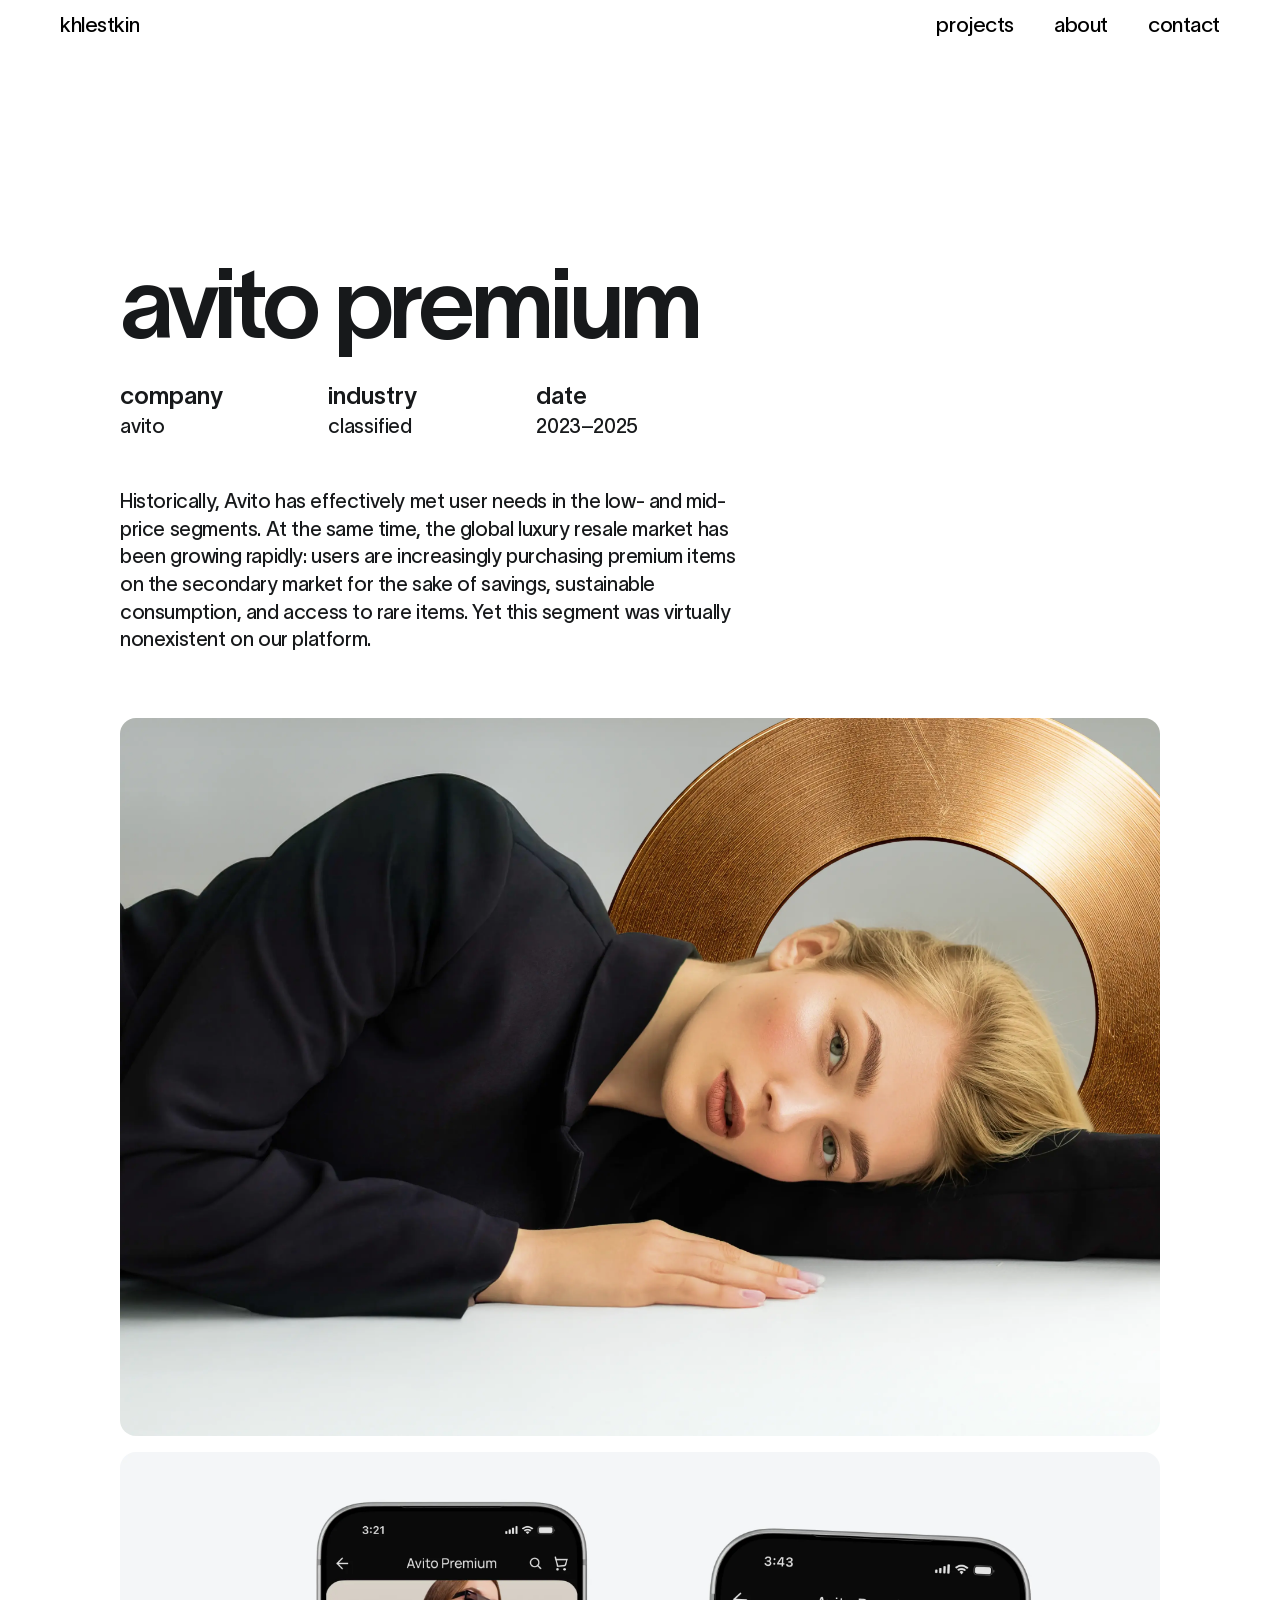
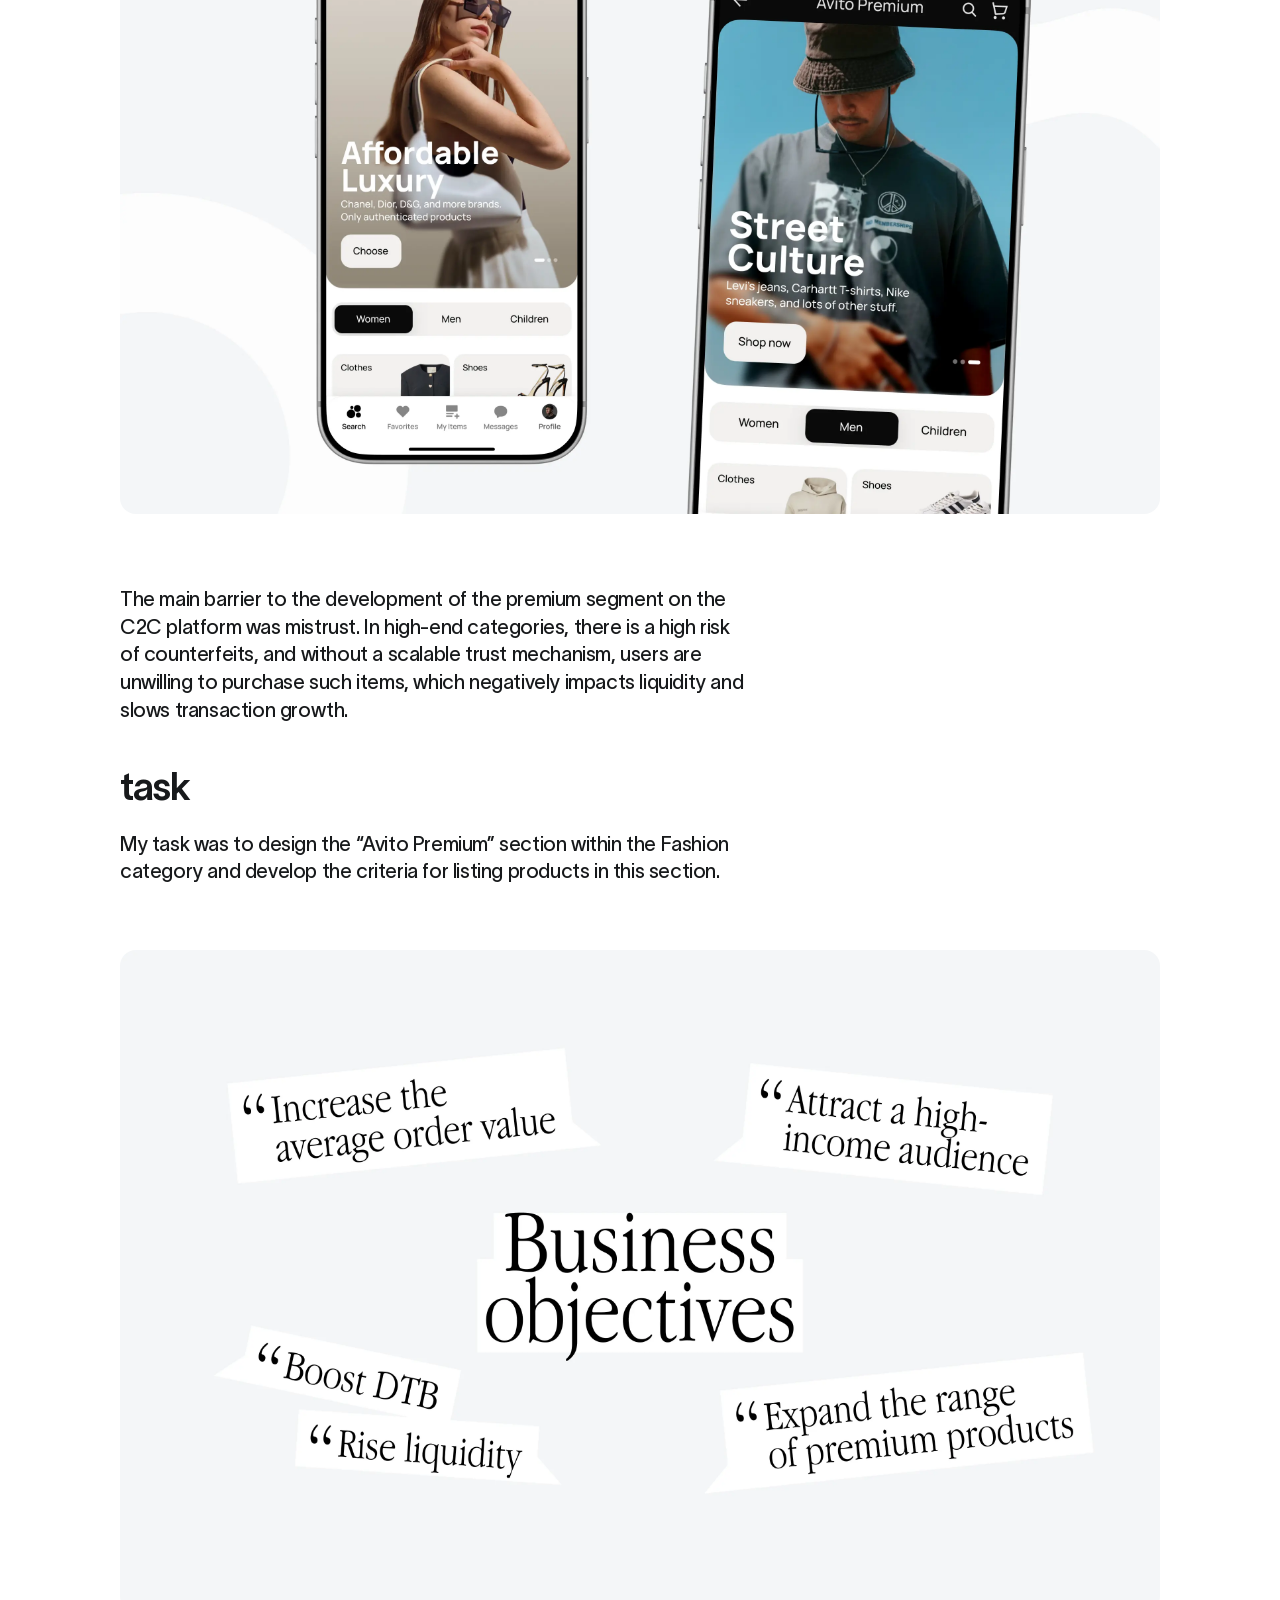
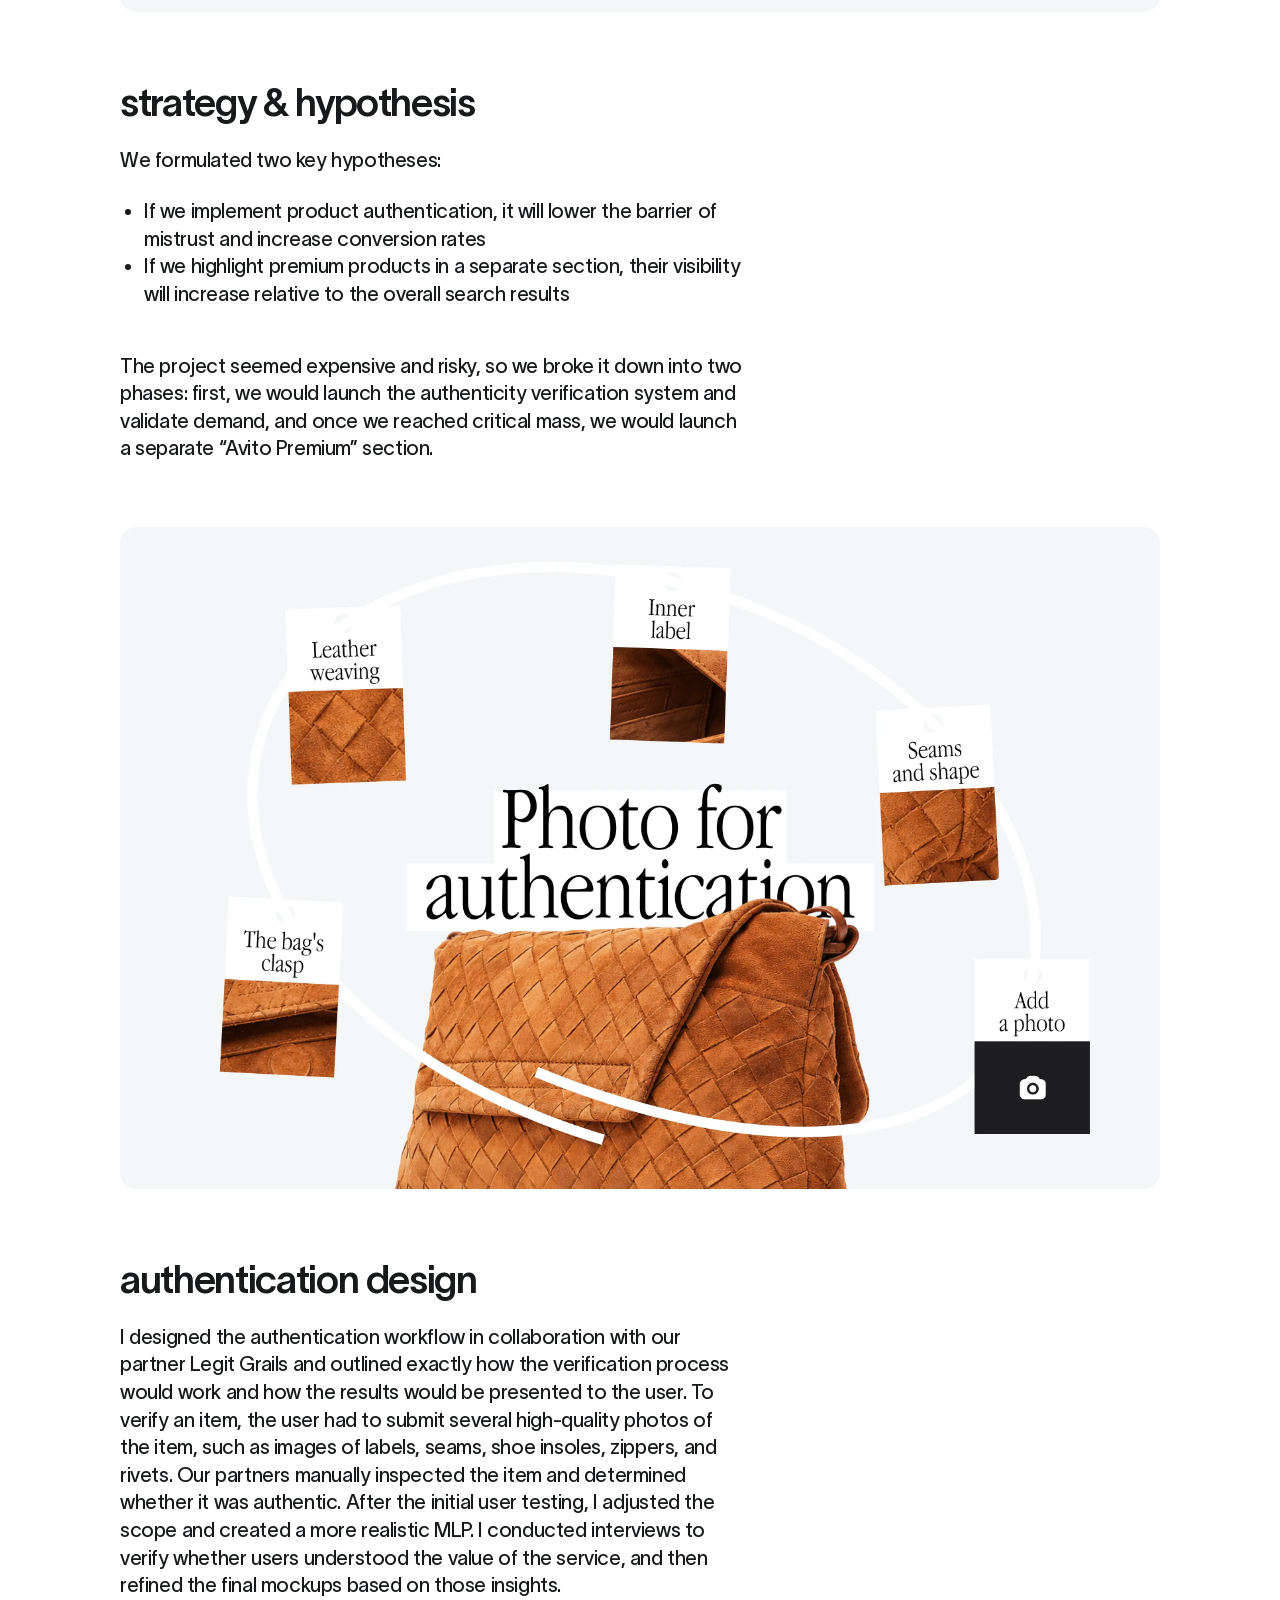
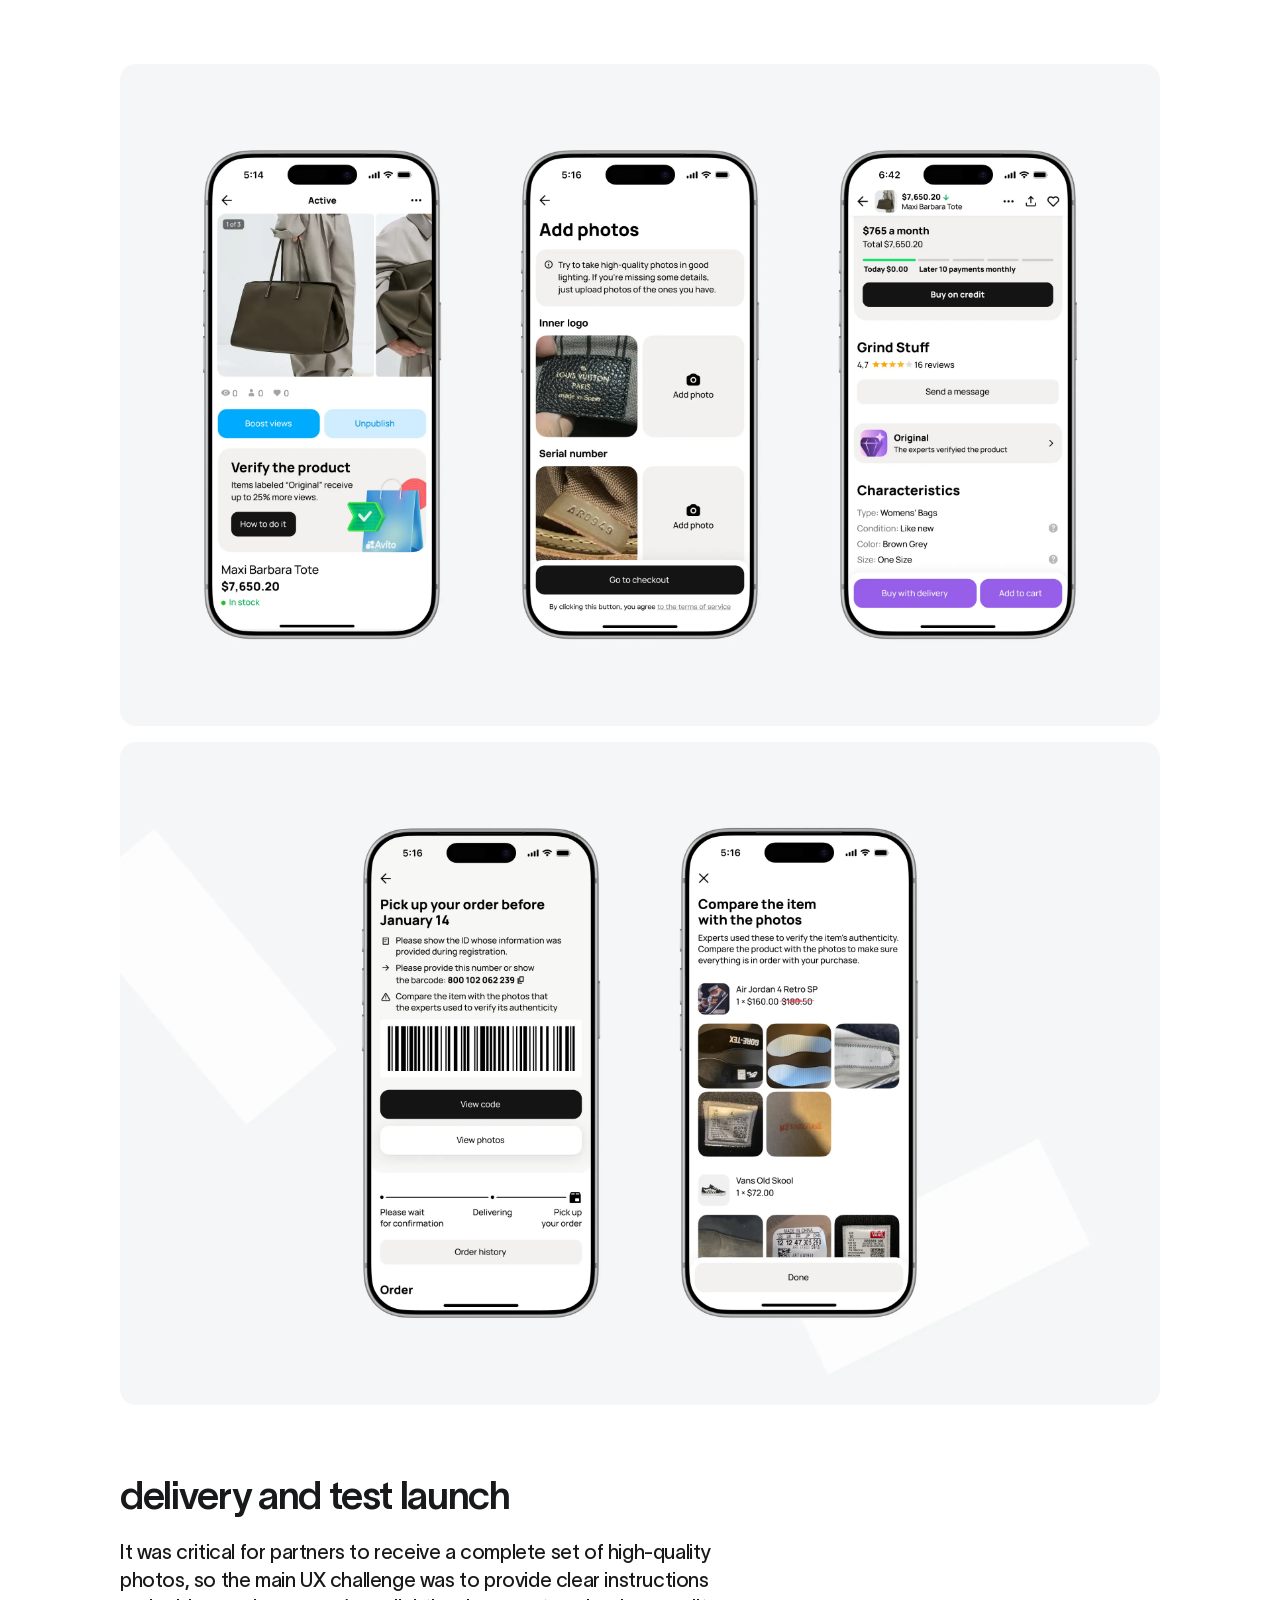
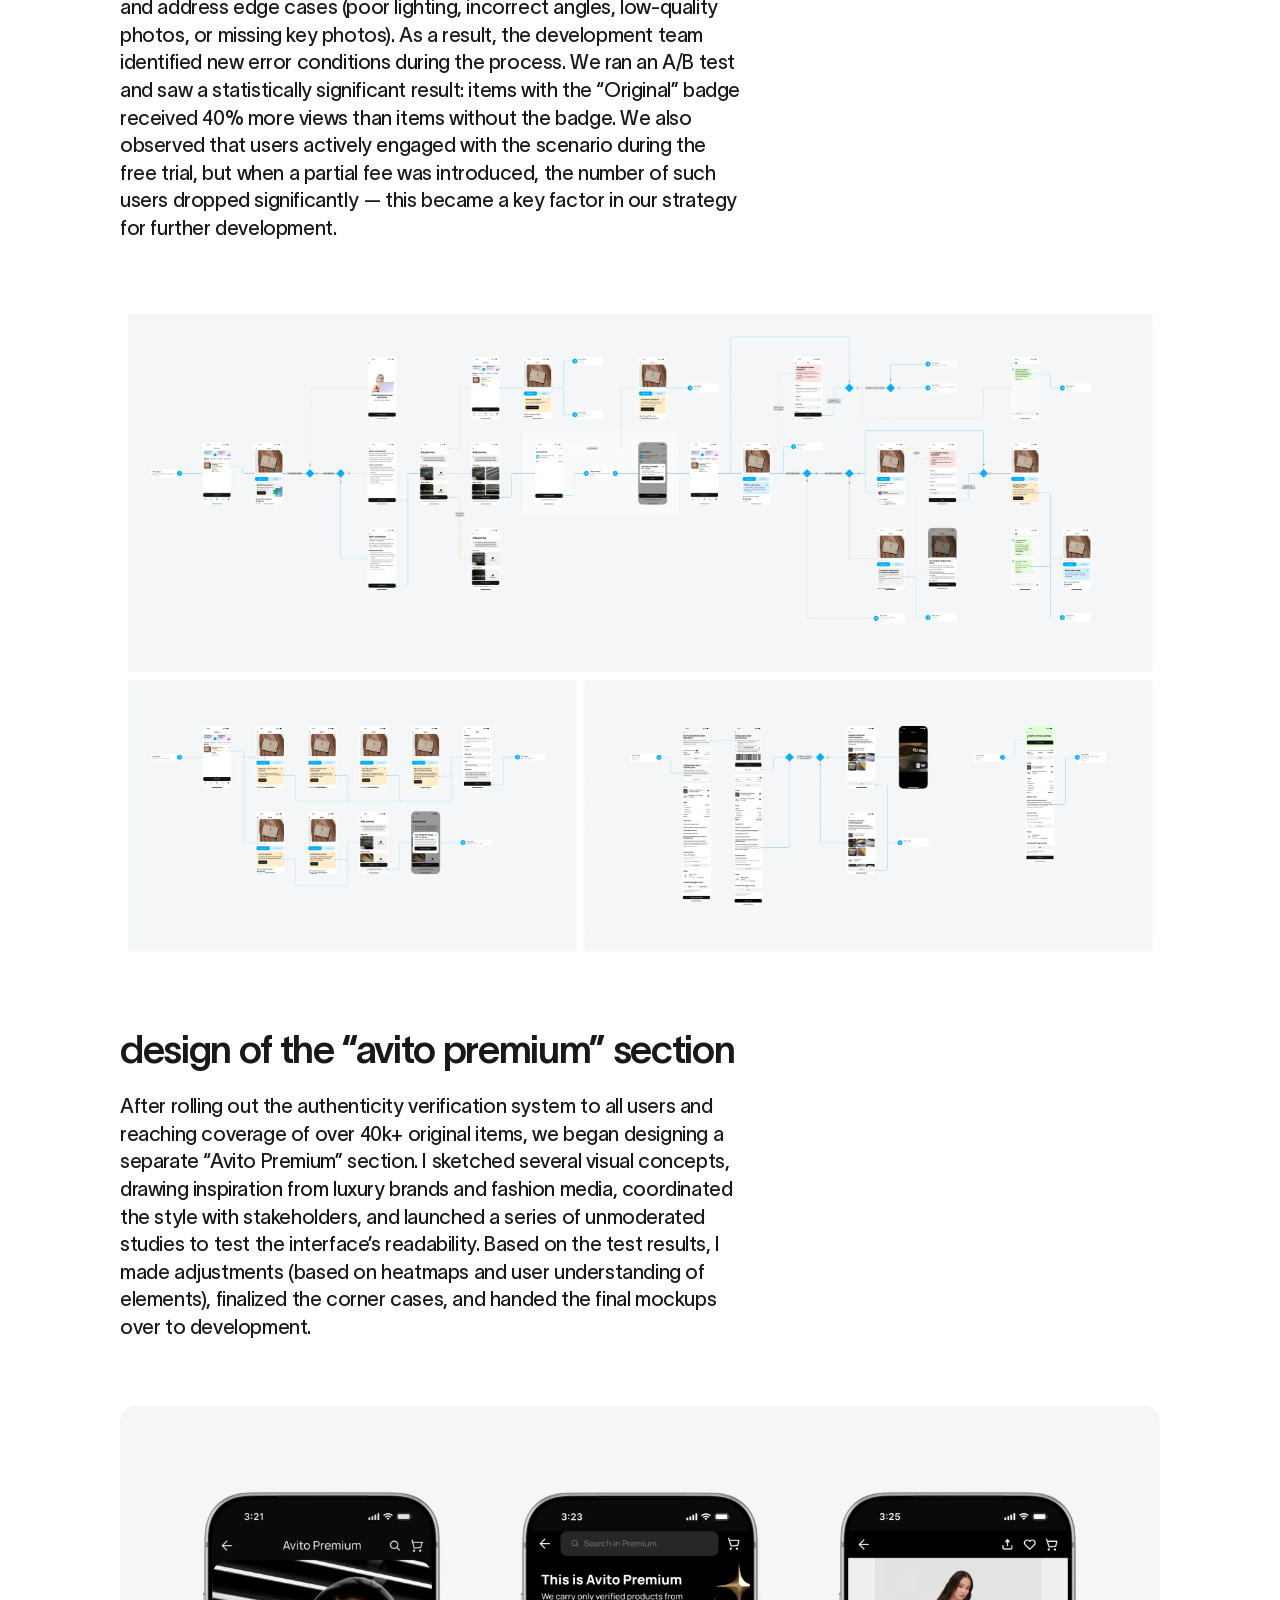
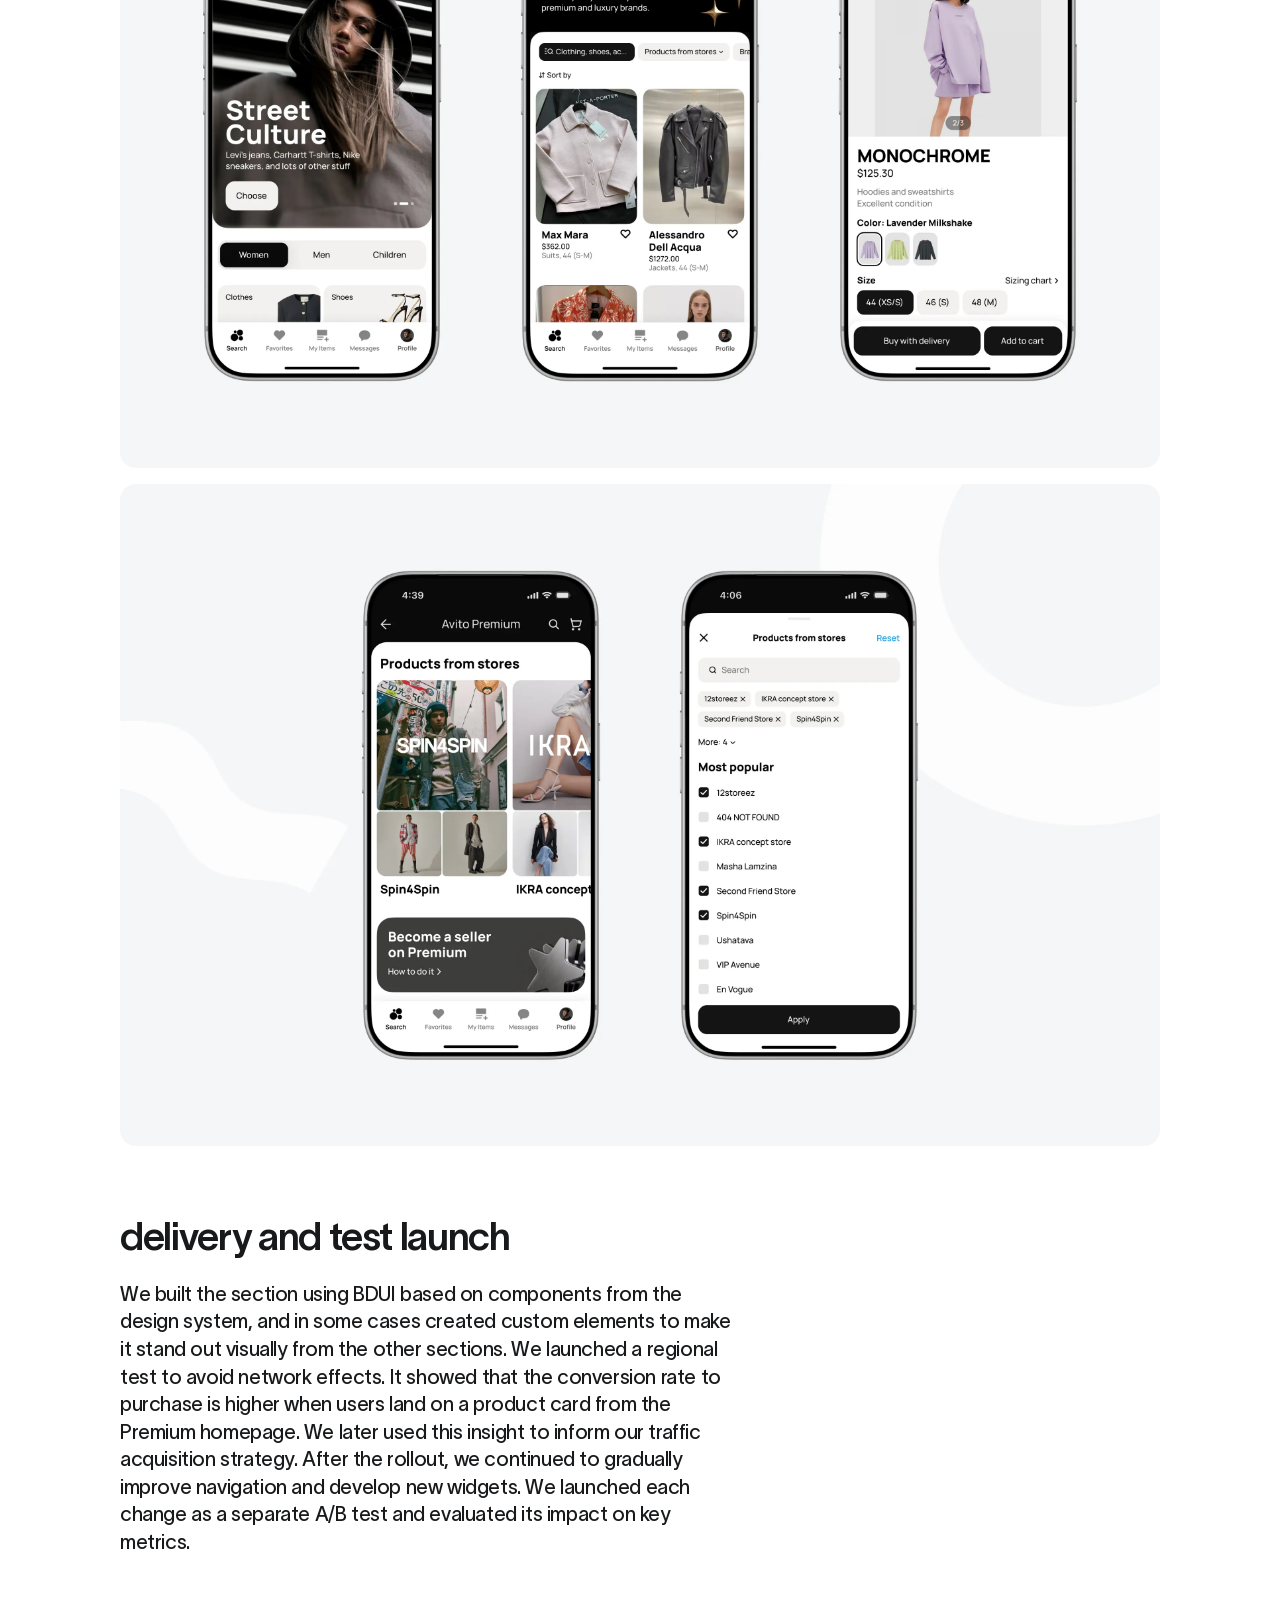
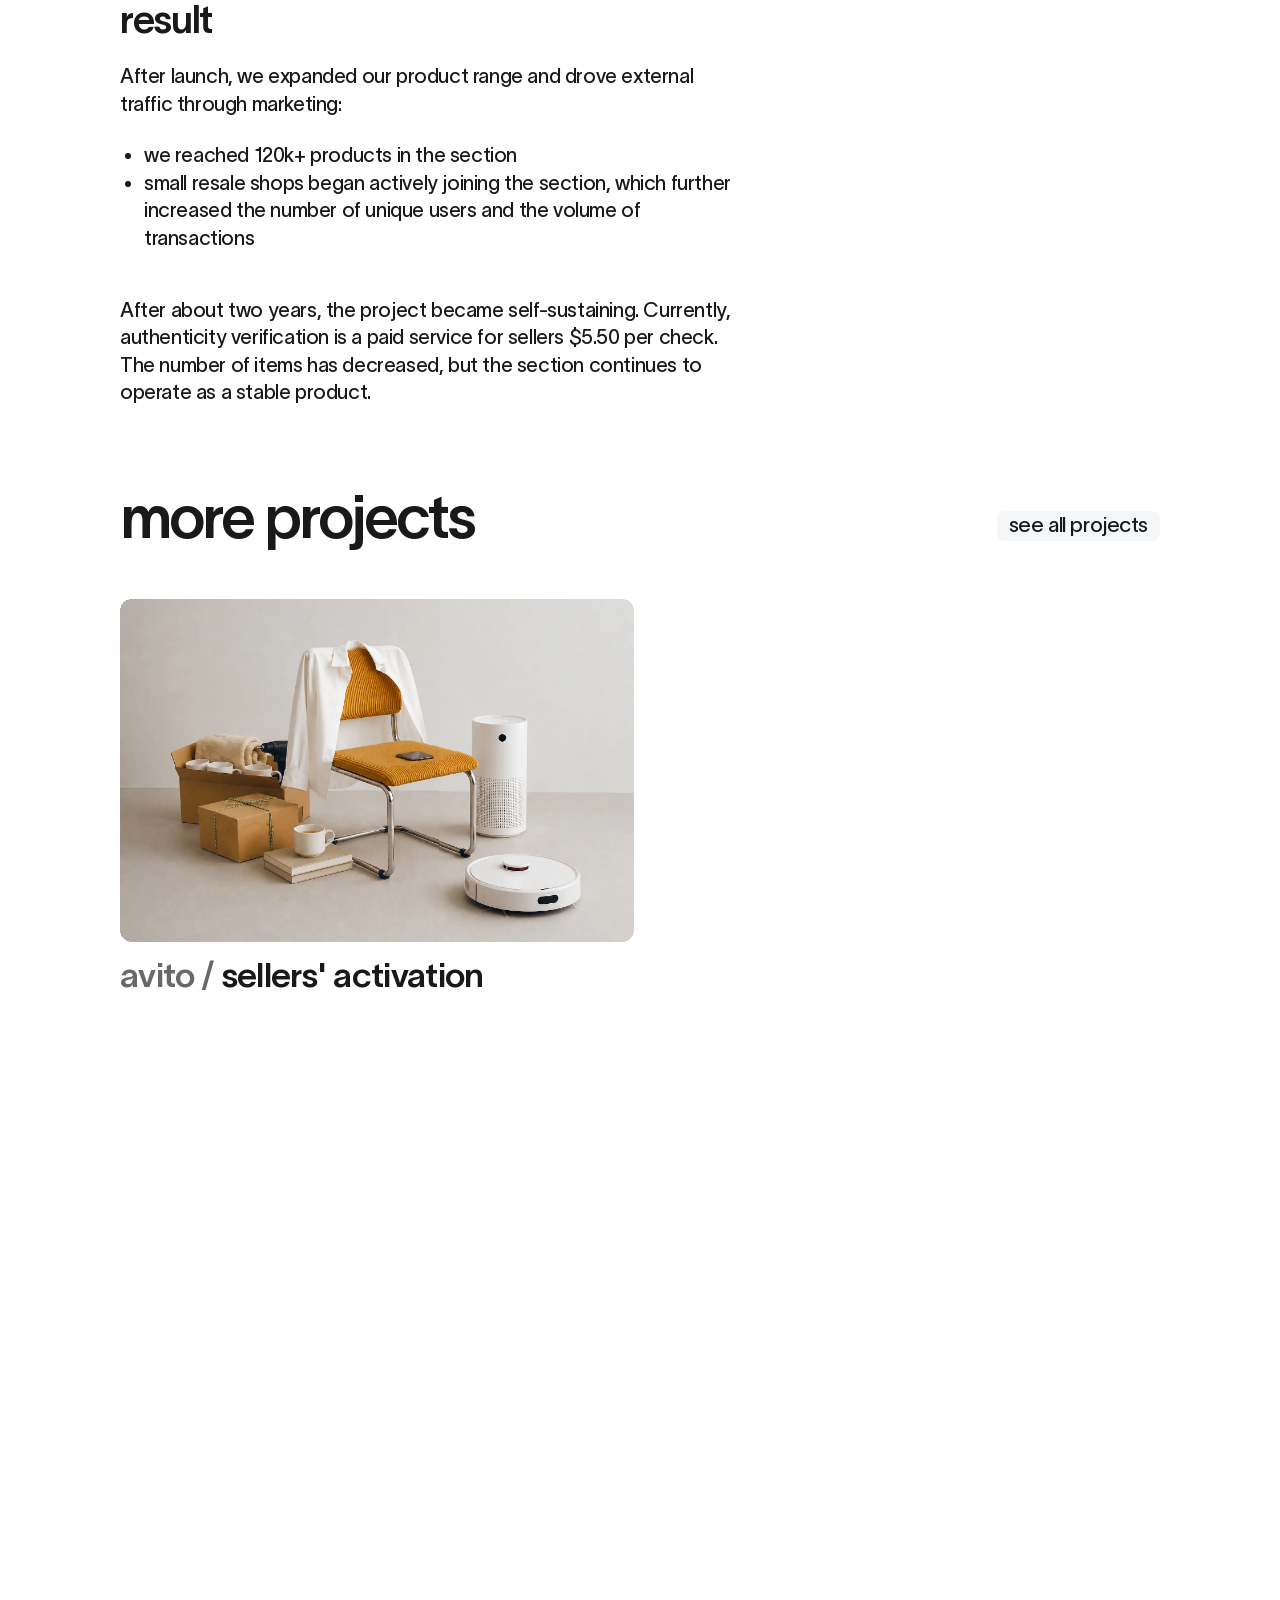
==== commit f2e5516c: "Publish site from 5cb1738478c2cabfd8ce967a03d077f00defe6ea" ====
--- a/projects/avito-premium/index.html
+++ b/projects/avito-premium/index.html
@@ -51,4 +51,4 @@
           }, 2000);
         }
       }
-    </script><title>avito premium — Ilya Khlestkin</title><link rel="stylesheet" href="/_astro/ProjectCard.DhD9GncI.css"></head><body><div class="mobile-header-overscroll-bg" aria-hidden="true"></div><div class="site-header-mask"><header class="site-header"><a class="wordmark header-link" href="/#top"><span class="header-link-track"><span>khlestkin</span><span aria-hidden="true">khlestkin</span></span></a><nav aria-label="Main navigation"><a class="header-link" href="/#cases"><span class="header-link-track"><span>projects</span><span aria-hidden="true">projects</span></span></a><a class="header-link" href="/#about"><span class="header-link-track"><span>about</span><span aria-hidden="true">about</span></span></a><a class="header-link" href="/#contact"><span class="header-link-track"><span>contact</span><span aria-hidden="true">contact</span></span></a></nav><button class="mobile-menu-toggle" type="button" aria-expanded="false" aria-label="Open navigation menu">menu</button></header></div><script type="module">var e=document.querySelector(`.site-header`),t=document.querySelector(`.site-header-mask`),n=document.querySelector(`.mobile-menu-toggle`),r=Array.from(document.querySelectorAll(`.site-header nav a`)),i=window.scrollY,a=0,o=!1,s=!1,c=0,l=0,u=48,d=()=>{if(a=0,!e||!o||t?.classList.contains(`is-menu-open`))return;let n=window.scrollY,r=n-i;r<0?l+=Math.abs(r):r>0&&(l=0),n<=4||l>=u?e.classList.remove(`is-hidden`):r>2&&e.classList.add(`is-hidden`),i=n};window.addEventListener(`scroll`,()=>{a||=requestAnimationFrame(d)},{passive:!0});var f=r=>{if(!e||!t||!n)return;let a=t.classList.contains(`is-menu-open`);if(window.clearTimeout(c),!r&&(!a||window.innerWidth>=768)){t.classList.remove(`is-menu-open`,`is-menu-closing`),document.documentElement.classList.remove(`is-mobile-menu-open`),document.body.classList.remove(`is-mobile-menu-open`),n.textContent=`menu`,n.setAttribute(`aria-expanded`,`false`),n.setAttribute(`aria-label`,`Open navigation menu`);return}e.classList.remove(`is-hidden`),t.classList.remove(`is-menu-closing`),t.classList.toggle(`is-menu-open`,r),n.textContent=r?`close`:`menu`,n.setAttribute(`aria-expanded`,String(r)),n.setAttribute(`aria-label`,r?`Close navigation menu`:`Open navigation menu`),r?(document.documentElement.classList.add(`is-mobile-menu-open`),document.body.classList.add(`is-mobile-menu-open`)):(t.classList.add(`is-menu-closing`),c=window.setTimeout(()=>{t.classList.remove(`is-menu-closing`),document.documentElement.classList.remove(`is-mobile-menu-open`),document.body.classList.remove(`is-mobile-menu-open`)},450)),i=window.scrollY,l=0};n?.addEventListener(`click`,()=>{f(!t?.classList.contains(`is-menu-open`))}),r.forEach(e=>e.addEventListener(`click`,()=>f(!1))),document.addEventListener(`keydown`,e=>{e.key===`Escape`&&f(!1)}),window.addEventListener(`resize`,()=>{window.innerWidth>=768&&f(!1)},{passive:!0});var p=()=>{s||(s=!0,t?.classList.add(`is-ready`),window.setTimeout(()=>{i=window.scrollY,o=!0},500))};document.fonts.ready.then(()=>{let e=Array.from(document.querySelectorAll(`.hero-title-character`)).at(-1);if(!e||window.matchMedia(`(prefers-reduced-motion: reduce)`).matches){p();return}e.addEventListener(`animationstart`,()=>{window.setTimeout(p,200)},{once:!0}),window.setTimeout(p,1400)});</script><div><main id="top" class="case-page"><section class="case-hero section-shell"><h1 class="type-h1">avito premium</h1><dl><div><dt><h2 class="type-h2">company</h2></dt><dd class="type-t1">avito</dd></div><div><dt><h2 class="type-h2">industry</h2></dt><dd class="type-t1">classified</dd></div><div><dt><h2 class="type-h2">date</h2></dt><dd class="type-t1">2023–2025</dd></div></dl></section><div class="case-content section-shell"><section class="case-section case-copy-block case-section--intro"><div class="case-section__copy"><p class="type-t1">Historically, Avito has effectively met user needs in the low- and mid-price segments. At the same time, the global luxury resale market has been growing rapidly: users are increasingly purchasing premium items on the secondary market for the sake of savings, sustainable consumption, and access to rare items. Yet this segment was virtually nonexistent on our platform.</p></div></section><section class="case-media-block"><div class="case-media"><button class="case-media__button" type="button" aria-label="Open image 1 from avito premium" data-lightbox-src="/images/avito-premium/ZXms3iMQZuZCD2VYFuUcJ2v7WgQ.webp"><img src="/images/avito-premium/ZXms3iMQZuZCD2VYFuUcJ2v7WgQ.webp" alt="" loading="eager"></button><button class="case-media__button" type="button" aria-label="Open image 2 from avito premium" data-lightbox-src="/images/avito-premium/iqV2hAe9VP4qVbu2aAZzg6Qw.webp"><img src="/images/avito-premium/iqV2hAe9VP4qVbu2aAZzg6Qw.webp" alt="" loading="eager"></button></div></section><section class="case-section case-copy-block"><div class="case-section__copy"><p class="type-t1">The main barrier to the development of the premium segment on the C2C platform was mistrust. In high-end categories, there is a high risk of counterfeits, and without a scalable trust mechanism, users are unwilling to purchase such items, which negatively impacts liquidity and slows transaction growth.</p></div></section><section class="case-section case-copy-block"><h2 class="type-h2">task</h2><div class="case-section__copy"><p class="type-t1">My task was to design the “Avito Premium” section within the Fashion category and develop the criteria for listing products in this section.</p></div></section><section class="case-media-block"><div class="case-media"><button class="case-media__button" type="button" aria-label="Open image 1 from avito premium" data-lightbox-src="/images/avito-premium/ryZJsK9YtXrC9090v5Zguu9k22o.webp"><img src="/images/avito-premium/ryZJsK9YtXrC9090v5Zguu9k22o.webp" alt="" loading="lazy"></button></div></section><section class="case-section case-copy-block"><h2 class="type-h2">strategy &amp; hypothesis</h2><div class="case-section__copy"><p class="type-t1">We formulated two key hypotheses:</p><ul><li class="type-t1">If we implement product authentication, it will lower the barrier of mistrust and increase conversion rates</li><li class="type-t1">If we highlight premium products in a separate section, their visibility will increase relative to the overall search results</li></ul></div></section><section class="case-section case-copy-block"><div class="case-section__copy"><p class="type-t1">The project seemed expensive and risky, so we broke it down into two phases: first, we would launch the authenticity verification system and validate demand, and once we reached critical mass, we would launch a separate “Avito Premium” section.</p></div></section><section class="case-media-block"><div class="case-media"><button class="case-media__button" type="button" aria-label="Open image 1 from avito premium" data-lightbox-src="/images/avito-premium/ZszuCzKQfISp9MvNtmMcf1OVuLA.webp"><img src="/images/avito-premium/ZszuCzKQfISp9MvNtmMcf1OVuLA.webp" alt="" loading="lazy"></button></div></section><section class="case-section case-copy-block"><h2 class="type-h2">authentication design</h2><div class="case-section__copy"><p class="type-t1">I designed the authentication workflow in collaboration with our partner Legit Grails and outlined exactly how the verification process would work and how the results would be presented to the user. To verify an item, the user had to submit several high-quality photos of the item, such as images of labels, seams, shoe insoles, zippers, and rivets. Our partners manually inspected the item and determined whether it was authentic. After the initial user testing, I adjusted the scope and created a more realistic MLP. I conducted interviews to verify whether users understood the value of the service, and then refined the final mockups based on those insights.</p></div></section><section class="case-media-block"><div class="case-media"><button class="case-media__button" type="button" aria-label="Open image 1 from avito premium" data-lightbox-src="/images/avito-premium/OJ1ZOoVE0PUTYubvnKjG8JRI.webp"><img src="/images/avito-premium/OJ1ZOoVE0PUTYubvnKjG8JRI.webp" alt="" loading="lazy"></button><button class="case-media__button" type="button" aria-label="Open image 2 from avito premium" data-lightbox-src="/images/avito-premium/j90R7e5Cwtyqtz4yTCeKpfjaI.webp"><img src="/images/avito-premium/j90R7e5Cwtyqtz4yTCeKpfjaI.webp" alt="" loading="lazy"></button></div></section><section class="case-section case-copy-block"><h2 class="type-h2">delivery and test launch</h2><div class="case-section__copy"><p class="type-t1">It was critical for partners to receive a complete set of high-quality photos, so the main UX challenge was to provide clear instructions and address edge cases (poor lighting, incorrect angles, low-quality photos, or missing key photos). As a result, the development team identified new error conditions during the process. We ran an A/B test and saw a statistically significant result: items with the “Original” badge received 40% more views than items without the badge. We also observed that users actively engaged with the scenario during the free trial, but when a partial fee was introduced, the number of such users dropped significantly — this became a key factor in our strategy for further development.</p></div></section><section class="case-media-block"><div class="case-media"><button class="case-media__button" type="button" aria-label="Open image 1 from avito premium" data-lightbox-src="/images/avito-premium/Ejol6Gua7zXznxZjGtfvuD1pnU.webp"><img src="/images/avito-premium/Ejol6Gua7zXznxZjGtfvuD1pnU.webp" alt="" loading="lazy"></button></div></section><section class="case-section case-copy-block"><h2 class="type-h2">design of the “avito premium” section</h2><div class="case-section__copy"><p class="type-t1">After rolling out the authenticity verification system to all users and reaching coverage of over 40k+ original items, we began designing a separate “Avito Premium” section. I sketched several visual concepts, drawing inspiration from luxury brands and fashion media, coordinated the style with stakeholders, and launched a series of unmoderated studies to test the interface’s readability. Based on the test results, I made adjustments (based on heatmaps and user understanding of elements), finalized the corner cases, and handed the final mockups over to development.</p></div></section><section class="case-media-block"><div class="case-media"><button class="case-media__button" type="button" aria-label="Open image 1 from avito premium" data-lightbox-src="/images/avito-premium/ZVsEcRyzuEW8vm3EU5Q8rttlc.webp"><img src="/images/avito-premium/ZVsEcRyzuEW8vm3EU5Q8rttlc.webp" alt="" loading="lazy"></button><button class="case-media__button" type="button" aria-label="Open image 2 from avito premium" data-lightbox-src="/images/avito-premium/15HSBBEfqIxwzmV4zAFjh2H7RhQ.webp"><img src="/images/avito-premium/15HSBBEfqIxwzmV4zAFjh2H7RhQ.webp" alt="" loading="lazy"></button></div></section><section class="case-section case-copy-block"><h2 class="type-h2">delivery and test launch</h2><div class="case-section__copy"><p class="type-t1">We built the section using BDUI based on components from the design system, and in some cases created custom elements to make it stand out visually from the other sections. We launched a regional test to avoid network effects. It showed that the conversion rate to purchase is higher when users land on a product card from the Premium homepage. We later used this insight to inform our traffic acquisition strategy. After the rollout, we continued to gradually improve navigation and develop new widgets. We launched each change as a separate A/B test and evaluated its impact on key metrics.</p></div></section><section class="case-section case-copy-block"><h2 class="type-h2">result</h2><div class="case-section__copy"><p class="type-t1">After launch, we expanded our product range and drove external traffic through marketing:</p><ul><li class="type-t1">we reached 120k+ products in the section</li><li class="type-t1">small resale shops began actively joining the section, which further increased the number of unique users and the volume of transactions</li></ul></div></section><section class="case-section case-copy-block"><div class="case-section__copy"><p class="type-t1">After about two years, the project became self-sustaining. Currently, authenticity verification is a paid service for sellers $5.50 per check. The number of items has decreased, but the section continues to operate as a stable product.</p></div></section></div><section class="more-projects section-shell" aria-labelledby="more-projects-title"><div class="more-projects__heading"><h2 id="more-projects-title" class="type-h2">more projects</h2><a class="action-link more-projects__action" href="/#cases" aria-label="see all projects" data-cursor="arrow"><span class="action-link-fill" aria-hidden="true"></span><span class="action-link-labels" aria-hidden="true"><span class="action-link-label">see all projects</span><span class="action-link-label action-link-label--hover">see all projects</span></span></a></div><div class="more-projects__grid"><div class="project-card-mask"><a class="project-card" href="/projects/sellers-activation" aria-label="sellers' activation — avito" data-cursor="arrow"><div class="project-card__image"><img src="/images/home/activation.webp" alt="" loading="lazy"></div><h3 class="type-h3"><span>avito / </span>sellers&#39; activation</h3></a></div></div></section></main><footer id="contact" class="footer"><div class="footer-cta"><div class="footer-heading" aria-label="have an idea?"><p class="footer-title-line-mask type-h0" aria-hidden="true"><span class="footer-title-character" style="--character-index: 0">h</span><span class="footer-title-character" style="--character-index: 1">a</span><span class="footer-title-character" style="--character-index: 2">v</span><span class="footer-title-character" style="--character-index: 3">e</span></p><p class="footer-title-line-mask type-h0" aria-hidden="true"><span class="footer-title-character" style="--character-index: 4">a</span><span class="footer-title-character" style="--character-index: 5">n</span><span class="footer-title-character" style="--character-index: 6"> </span><span class="footer-title-character" style="--character-index: 6">i</span><span class="footer-title-character" style="--character-index: 7">d</span><span class="footer-title-character" style="--character-index: 8">e</span><span class="footer-title-character" style="--character-index: 9">a</span><span class="footer-title-character" style="--character-index: 10">?</span></p></div><a class="action-link action-link--large round-link" href="https://t.me/ikhlestkin" target="_blank" rel="noreferrer" aria-label="let's chat" data-cursor="arrow"><span class="action-link-fill" aria-hidden="true"></span><span class="action-link-labels" aria-hidden="true"><span class="action-link-label">let&#39;s chat</span><span class="action-link-label action-link-label--hover">let&#39;s chat</span></span></a></div><div class="footer-links"><div><a class="type-t1" href="https://www.linkedin.com/in/khlestkin/" target="_blank" rel="noreferrer"><span class="footer-meta-mask"><span class="footer-meta-text footer-meta-text--link" style="--footer-meta-index: 0"><span class="footer-link-swap"><span class="footer-link-face"><img class="footer-link-icon" src="/images/home/link.svg" alt="" aria-hidden="true">linkedin</span><span class="footer-link-face footer-link-face--hover" aria-hidden="true"><img class="footer-link-icon" src="/images/home/link.svg" alt="">linkedin</span></span></span></span></a><a class="type-t1" href="mailto:i.khlestkin@yandex.ru"><span class="footer-meta-mask"><span class="footer-meta-text footer-meta-text--link" style="--footer-meta-index: 1"><span class="footer-link-swap"><span class="footer-link-face"><img class="footer-link-icon" src="/images/home/link.svg" alt="" aria-hidden="true">e-mail</span><span class="footer-link-face footer-link-face--hover" aria-hidden="true"><img class="footer-link-icon" src="/images/home/link.svg" alt="">e-mail</span></span></span></span></a><a class="type-t1" href="/CV.pdf" target="_blank" rel="noreferrer"><span class="footer-meta-mask"><span class="footer-meta-text footer-meta-text--link" style="--footer-meta-index: 2"><span class="footer-link-swap"><span class="footer-link-face"><img class="footer-link-icon" src="/images/home/link.svg" alt="" aria-hidden="true">cv</span><span class="footer-link-face footer-link-face--hover" aria-hidden="true"><img class="footer-link-icon" src="/images/home/link.svg" alt="">cv</span></span></span></span></a></div><span class="footer-meta-mask type-t2"><span class="footer-meta-text footer-meta-text--copyright" style="--footer-meta-index: 3">© Khlestkin 2026. All rights reserved</span></span></div></footer><script type="module">var e=document.querySelector(`.footer`),t=e?.querySelector(`.footer-heading`),n=e?.querySelector(`.footer-links`),r=window.matchMedia(`(prefers-reduced-motion: reduce)`);if(e&&t&&n){let n=()=>{t.classList.add(`is-ready`),window.setTimeout(()=>e.classList.add(`is-meta-ready`),r.matches?0:300)};if(r.matches)n();else{let e=new IntersectionObserver(([t])=>{t.isIntersecting&&(e.disconnect(),n())},{rootMargin:`0px 0px -10% 0px`});e.observe(t)}}</script></div><dialog class="case-lightbox" aria-label="Image preview"><button class="case-lightbox__close" type="button" aria-label="Close image preview"><img src="/images/ui/close.svg" alt="" aria-hidden="true"></button><img class="case-lightbox__image" src="" alt="" role="button" tabindex="0" aria-label="Zoom image" draggable="false"></dialog><script type="module" src="/_astro/ImageLightbox.astro_astro_type_script_index_0_lang.D9pUHARc.js"></script><div class="expertise-cursor" aria-hidden="true"><svg class="expertise-cursor-icon expertise-cursor-arrow" viewBox="0 0 33 33"><path fill-rule="evenodd" clip-rule="evenodd" d="M28.5352 0.0859375H32.4238V5.58594V30.0859H26.9238V9.47461L4.14062 32.2598L0.25 28.3711L23.0352 5.58594H2.42383V0.0859375H28.5352Z"></path></svg><svg class="expertise-cursor-icon expertise-cursor-disabled" viewBox="0 0 53 53"><rect x="22.5" width="8" height="53" transform="rotate(45 26.5 26.5)"></rect><rect x="22.5" width="8" height="53" transform="rotate(-45 26.5 26.5)"></rect></svg><svg class="expertise-cursor-icon expertise-cursor-interface" viewBox="0 0 43 43"><path fill-rule="evenodd" clip-rule="evenodd" d="M24.4206 0.171875H18.0039V13.4255L8.63297 4.05453L4.0957 8.5918L13.4668 17.9629H0.212891V24.3796H13.4681L4.09448 33.7532L8.63175 38.2904L18.0039 28.9183V42.1719H24.4206V28.9167L33.7942 38.2903L38.3315 33.753L28.958 24.3796H42.2129V17.9629H28.9593L38.3302 8.59196L33.793 4.05469L24.4206 13.4271V0.171875Z"></path></svg><svg class="expertise-cursor-icon expertise-cursor-research" viewBox="0 0 39 43"><path fill-rule="evenodd" clip-rule="evenodd" d="M17.0176 0.474609C13.7163 7.85823 7.94077 13.9231 0.570312 17.212L1.58906 21.995H16.5176C13.0367 27.4786 6.50116 31.9228 0.570353 34.5691L1.58906 39.3522H37.5891L38.6065 34.5686C32.6631 31.9207 25.9949 27.4837 22.5176 21.995H37.5891L38.6065 17.2114C31.2232 13.9219 25.3188 7.87162 22.0176 0.476015L17.0176 0.474609Z"></path></svg><svg class="expertise-cursor-icon expertise-cursor-component" viewBox="0 0 50 49"><path fill-rule="evenodd" clip-rule="evenodd" d="M14.8734 38.0875L25 48.2141L35.1266 38.0875L25 27.9609L14.8734 38.0875ZM28.7884 24.1725L38.915 34.2991L49.0416 24.1725L38.915 14.0459L28.7884 24.1725ZM35.1266 10.2575L25 20.3841L14.8734 10.2575L25 0.130859L35.1266 10.2575ZM21.2116 24.1725L11.085 34.2991L0.95837 24.1725L11.085 14.0459L21.2116 24.1725Z"></path></svg><svg class="expertise-cursor-icon expertise-cursor-concept" viewBox="-3 -3 46 46"><path fill-rule="evenodd" clip-rule="evenodd" d="M17.8225 0.570312C15.8668 8.9328 9.15378 15.6457 0.791016 17.6017V22.7408C9.15378 24.6968 15.8668 31.4096 17.8225 39.7721H22.9616C24.9172 31.4096 31.6303 24.6968 39.993 22.7408V17.6017C31.6303 15.6457 24.9172 8.9328 22.9616 0.570312H17.8225Z"></path></svg></div><a class="action-link back-to-top" href="#top" aria-label="back to top"><span class="action-link-fill" aria-hidden="true"></span><span class="action-link-labels" aria-hidden="true"><span class="action-link-label">back to top</span><span class="action-link-label action-link-label--hover">back to top</span></span></a><div class="site-cursor" aria-hidden="true"></div><script type="module">var e=document.querySelector(`.site-cursor`),t=document.querySelector(`.expertise-cursor`),n=window.matchMedia(`(min-width: 768px) and (hover: hover) and (pointer: fine)`),r=-1,i=-1,a=0,o=`regular`,s=`regular`,c=!1,l=0,u=!1,d=0,f=null,p=window.matchMedia(`(prefers-reduced-motion: reduce)`),m=t=>{if(!e||t===u)return;u=t,d+=1;let n=d,r=getComputedStyle(e).transform,i=r===`none`?1:new DOMMatrixReadOnly(r).a;if(f?.cancel(),e.classList.add(`is-pan-morphing`),p.matches){e.classList.toggle(`is-native-pan`,t),e.classList.remove(`is-pan-morphing`);return}let a=e.classList.contains(`is-native-pan`),o=t?1:.16;if(a===t){f=e.animate([{transform:`translate(-50%, -50%) scale(${i})`},{transform:`translate(-50%, -50%) scale(${o})`}],{duration:140,easing:`cubic-bezier(0, 0, 0.2, 1)`}),f.addEventListener(`finish`,()=>{n===d&&(f=null,e.classList.remove(`is-pan-morphing`))},{once:!0});return}f=e.animate([{transform:`translate(-50%, -50%) scale(${i})`},{transform:`translate(-50%, -50%) scale(0)`}],{duration:90,easing:`cubic-bezier(0.4, 0, 1, 1)`}),f.addEventListener(`finish`,()=>{n===d&&e&&(e.classList.toggle(`is-native-pan`,t),f=e.animate([{transform:`translate(-50%, -50%) scale(0)`},{transform:`translate(-50%, -50%) scale(${o})`}],{duration:140,easing:`cubic-bezier(0, 0, 0.2, 1)`}),f.addEventListener(`finish`,()=>{n===d&&(f=null,e.classList.remove(`is-pan-morphing`))},{once:!0}))},{once:!0})},h=(n,r,i=!1)=>{if(e?.classList.toggle(`is-expertise`,n),e?.classList.toggle(`is-stack`,i),t){if(!n){t.classList.remove(`is-visible`);return}r&&(t.dataset.variant=r,t.classList.add(`is-visible`))}},g=()=>{if(!e||r<0||i<0)return;let l=document.elementFromPoint(r,i),u=l?.closest(`.expertise-item[data-cursor], .project-card[data-cursor], .action-link[data-cursor]`),d=l?.closest(`.expertise-list, .project-grid`),f=u?.dataset.cursor,p=d?t?.dataset.variant:void 0,g=f??p,_=n.matches&&!!(g&&(u||d)),v=n.matches&&!!l?.closest(`.site-header a, .stack-grid article, .footer-links a, .case-media__button, .back-to-top`);m(n.matches&&!!l?.closest(`.case-lightbox__image.is-zoomed`));let y=l?.closest(`.project-grid`)?300:150,b=_?`shaped:${g}`:v?`stack`:`regular`;if(b===o){window.clearTimeout(a),s=b;return}if(!c){window.clearTimeout(a),o=b,s=b,h(_,g,v);return}b!==s&&(window.clearTimeout(a),s=b,a=window.setTimeout(()=>{o=b,h(_,g,v)},y))};document.addEventListener(`pointermove`,n=>{e&&(r=n.clientX,i=n.clientY,e.style.left=`${n.clientX}px`,e.style.top=`${n.clientY}px`,t&&(t.style.left=`${n.clientX}px`,t.style.top=`${n.clientY}px`),g(),e.classList.add(`is-visible`))}),document.addEventListener(`pointerout`,n=>{n.relatedTarget||(window.clearTimeout(a),o=`regular`,s=`regular`,e?.classList.remove(`is-visible`),e?.classList.remove(`is-expertise`),e?.classList.remove(`is-stack`),d+=1,f?.cancel(),f=null,u=!1,e?.classList.remove(`is-native-pan`,`is-pan-active`,`is-pan-morphing`),t?.classList.remove(`is-visible`))}),window.addEventListener(`scroll`,()=>{c=!0,document.documentElement.classList.add(`is-scrolling`),window.clearTimeout(l),requestAnimationFrame(g),l=window.setTimeout(()=>{c=!1,document.documentElement.classList.remove(`is-scrolling`),g()},120)},{passive:!0}),window.addEventListener(`lightboxzoomchange`,g),n.addEventListener(`change`,g);</script><script type="module">var e=`portfolio-pending-anchor`,t=e=>{let t=document.getElementById(decodeURIComponent(e.slice(1)));return t?(t.scrollIntoView(),history.replaceState(history.state,``,`${window.location.pathname}${window.location.search}`),!0):!1};document.addEventListener(`click`,n=>{let r=n.target?.closest(`a[href*='#']`);if(r&&r.hash&&r.origin===window.location.origin){if(n.preventDefault(),r.pathname===window.location.pathname){t(r.hash);return}try{sessionStorage.setItem(e,r.hash)}catch{}window.location.assign(`${r.pathname}${r.search}`)}});var n=()=>{let n=window.location.hash;try{n||=sessionStorage.getItem(e)??``,sessionStorage.removeItem(e)}catch{}n&&requestAnimationFrame(()=>requestAnimationFrame(()=>t(n)))};document.readyState===`loading`?document.addEventListener(`DOMContentLoaded`,n,{once:!0}):n();</script><script type="module">var e=Array.from(document.querySelectorAll(`.action-link`)),t=new WeakMap,n=150;e.forEach(e=>{e.addEventListener(`mouseenter`,()=>{let r=t.get(e);if(r&&window.clearTimeout(r),!document.documentElement.classList.contains(`is-scrolling`)){e.classList.add(`is-hover-ready`);return}let i=window.setTimeout(()=>{e.classList.add(`is-hover-ready`),t.delete(e)},n);t.set(e,i)}),e.addEventListener(`mouseleave`,()=>{let n=t.get(e);n&&window.clearTimeout(n),t.delete(e),e.classList.remove(`is-hover-ready`)})});var r=`scroll-position:${window.location.pathname}${window.location.search}`,i=`${r}:anchor`,a=Number(document.documentElement.dataset.savedScrollPosition),o=null;try{let e=document.documentElement.dataset.savedScrollAnchor;e&&(o=JSON.parse(e))}catch{}var s=0,c=()=>{let e=Array.from(document.querySelectorAll(`main > section, footer`));if(e.length===0)return null;let t=window.scrollY,n=0;return e.forEach((e,r)=>{e.offsetTop<=t+1&&(n=r)}),{index:n,offset:t-e[n].offsetTop}},l=()=>{let e=c(),t=history.state&&typeof history.state==`object`?history.state:{};history.replaceState({...t,portfolioScrollY:window.scrollY,portfolioScrollAnchor:e},``);try{sessionStorage.setItem(r,String(window.scrollY)),e&&sessionStorage.setItem(i,JSON.stringify(e))}catch{}};if(window.addEventListener(`scroll`,()=>{if(cancelAnimationFrame(s),window.scrollY<=1){s=0,l();return}s=requestAnimationFrame(l)},{passive:!0}),window.addEventListener(`pagehide`,()=>{cancelAnimationFrame(s),s=0,l()}),Number.isFinite(a)){let e=!1,t=()=>{document.documentElement.classList.remove(`is-restoring-scroll`),delete document.documentElement.dataset.savedScrollPosition,delete document.documentElement.dataset.savedScrollAnchor,window.dispatchEvent(new Event(`scrollpositionrestored`))},n=()=>{e||(e=!0,requestAnimationFrame(()=>{requestAnimationFrame(()=>{let e=document.scrollingElement;if(!e){t();return}let n=Array.from(document.querySelectorAll(`main > section, footer`)),r=o&&n[o.index],i=r?r.offsetTop+(o?.offset??0):a,s=Math.max(0,e.scrollHeight-window.innerHeight),c=Math.min(Math.max(0,i),s),u=document.documentElement.style.scrollBehavior;document.documentElement.style.scrollBehavior=`auto`,e.scrollTop=c,l(),requestAnimationFrame(()=>{e.scrollTop=c,t(),requestAnimationFrame(()=>{document.documentElement.style.scrollBehavior=u})})})}))},r=document.readyState===`complete`?Promise.resolve():new Promise(e=>window.addEventListener(`load`,()=>e(),{once:!0})),i=new Promise(e=>{window.setTimeout(e,600)});Promise.race([Promise.all([document.fonts.ready,r]),i]).then(n)}</script></body></html><script type="module" src="/_astro/_id_.astro_astro_type_script_index_0_lang.WIeB55Bk.js"></script>+    </script><title>avito premium — Ilya Khlestkin</title><link rel="stylesheet" href="/_astro/ProjectCard.CXZL_YJ-.css"></head><body><div class="mobile-header-overscroll-bg" aria-hidden="true"></div><div class="site-header-mask"><header class="site-header"><a class="wordmark header-link" href="/#top"><span class="header-link-track"><span>khlestkin</span><span aria-hidden="true">khlestkin</span></span></a><nav aria-label="Main navigation"><a class="header-link" href="/#cases"><span class="header-link-track"><span>projects</span><span aria-hidden="true">projects</span></span></a><a class="header-link" href="/#about"><span class="header-link-track"><span>about</span><span aria-hidden="true">about</span></span></a><a class="header-link" href="/#contact"><span class="header-link-track"><span>contact</span><span aria-hidden="true">contact</span></span></a></nav><button class="mobile-menu-toggle" type="button" aria-expanded="false" aria-label="Open navigation menu">menu</button></header></div><script type="module">var e=document.querySelector(`.site-header`),t=document.querySelector(`.site-header-mask`),n=document.querySelector(`.mobile-menu-toggle`),r=Array.from(document.querySelectorAll(`.site-header nav a`)),i=window.scrollY,a=0,o=!1,s=!1,c=0,l=0,u=48,d=()=>{if(a=0,!e||!o||t?.classList.contains(`is-menu-open`))return;let n=window.scrollY,r=n-i;r<0?l+=Math.abs(r):r>0&&(l=0),n<=4||l>=u?e.classList.remove(`is-hidden`):r>2&&e.classList.add(`is-hidden`),i=n};window.addEventListener(`scroll`,()=>{a||=requestAnimationFrame(d)},{passive:!0});var f=r=>{if(!e||!t||!n)return;let a=t.classList.contains(`is-menu-open`);if(window.clearTimeout(c),!r&&(!a||window.innerWidth>=768)){t.classList.remove(`is-menu-open`,`is-menu-closing`),document.documentElement.classList.remove(`is-mobile-menu-open`),document.body.classList.remove(`is-mobile-menu-open`),n.textContent=`menu`,n.setAttribute(`aria-expanded`,`false`),n.setAttribute(`aria-label`,`Open navigation menu`);return}e.classList.remove(`is-hidden`),t.classList.remove(`is-menu-closing`),t.classList.toggle(`is-menu-open`,r),n.textContent=r?`close`:`menu`,n.setAttribute(`aria-expanded`,String(r)),n.setAttribute(`aria-label`,r?`Close navigation menu`:`Open navigation menu`),r?(document.documentElement.classList.add(`is-mobile-menu-open`),document.body.classList.add(`is-mobile-menu-open`)):(t.classList.add(`is-menu-closing`),c=window.setTimeout(()=>{t.classList.remove(`is-menu-closing`),document.documentElement.classList.remove(`is-mobile-menu-open`),document.body.classList.remove(`is-mobile-menu-open`)},450)),i=window.scrollY,l=0};n?.addEventListener(`click`,()=>{f(!t?.classList.contains(`is-menu-open`))}),r.forEach(e=>e.addEventListener(`click`,()=>f(!1))),document.addEventListener(`keydown`,e=>{e.key===`Escape`&&f(!1)}),window.addEventListener(`resize`,()=>{window.innerWidth>=768&&f(!1)},{passive:!0});var p=()=>{s||(s=!0,t?.classList.add(`is-ready`),window.setTimeout(()=>{i=window.scrollY,o=!0},500))};document.fonts.ready.then(()=>{let e=Array.from(document.querySelectorAll(`.hero-title-character`)).at(-1);if(!e||window.matchMedia(`(prefers-reduced-motion: reduce)`).matches){p();return}e.addEventListener(`animationstart`,()=>{window.setTimeout(p,200)},{once:!0}),window.setTimeout(p,1400)});</script><div><main id="top" class="case-page"><section class="case-hero section-shell"><h1 class="type-h1">avito premium</h1><dl><div><dt><h2 class="type-h2">company</h2></dt><dd class="type-t1">avito</dd></div><div><dt><h2 class="type-h2">industry</h2></dt><dd class="type-t1">classified</dd></div><div><dt><h2 class="type-h2">date</h2></dt><dd class="type-t1">2023–2025</dd></div></dl></section><div class="case-content section-shell"><section class="case-section case-copy-block case-section--intro"><div class="case-section__copy"><p class="type-t1">Historically, Avito has effectively met user needs in the low- and mid-price segments. At the same time, the global luxury resale market has been growing rapidly: users are increasingly purchasing premium items on the secondary market for the sake of savings, sustainable consumption, and access to rare items. Yet this segment was virtually nonexistent on our platform.</p></div></section><section class="case-media-block"><div class="case-media"><button class="case-media__button" type="button" aria-label="Open image 1 from avito premium" data-lightbox-src="/images/avito-premium/ZXms3iMQZuZCD2VYFuUcJ2v7WgQ.webp"><img src="/images/avito-premium/ZXms3iMQZuZCD2VYFuUcJ2v7WgQ.webp" alt="" loading="eager"></button><button class="case-media__button" type="button" aria-label="Open image 2 from avito premium" data-lightbox-src="/images/avito-premium/iqV2hAe9VP4qVbu2aAZzg6Qw.webp"><img src="/images/avito-premium/iqV2hAe9VP4qVbu2aAZzg6Qw.webp" alt="" loading="eager"></button></div></section><section class="case-section case-copy-block"><div class="case-section__copy"><p class="type-t1">The main barrier to the development of the premium segment on the C2C platform was mistrust. In high-end categories, there is a high risk of counterfeits, and without a scalable trust mechanism, users are unwilling to purchase such items, which negatively impacts liquidity and slows transaction growth.</p></div></section><section class="case-section case-copy-block"><h2 class="type-h2">task</h2><div class="case-section__copy"><p class="type-t1">My task was to design the “Avito Premium” section within the Fashion category and develop the criteria for listing products in this section.</p></div></section><section class="case-media-block"><div class="case-media"><button class="case-media__button" type="button" aria-label="Open image 1 from avito premium" data-lightbox-src="/images/avito-premium/ryZJsK9YtXrC9090v5Zguu9k22o.webp"><img src="/images/avito-premium/ryZJsK9YtXrC9090v5Zguu9k22o.webp" alt="" loading="lazy"></button></div></section><section class="case-section case-copy-block"><h2 class="type-h2">strategy &amp; hypothesis</h2><div class="case-section__copy"><p class="type-t1">We formulated two key hypotheses:</p><ul><li class="type-t1">If we implement product authentication, it will lower the barrier of mistrust and increase conversion rates</li><li class="type-t1">If we highlight premium products in a separate section, their visibility will increase relative to the overall search results</li></ul></div></section><section class="case-section case-copy-block"><div class="case-section__copy"><p class="type-t1">The project seemed expensive and risky, so we broke it down into two phases: first, we would launch the authenticity verification system and validate demand, and once we reached critical mass, we would launch a separate “Avito Premium” section.</p></div></section><section class="case-media-block"><div class="case-media"><button class="case-media__button" type="button" aria-label="Open image 1 from avito premium" data-lightbox-src="/images/avito-premium/ZszuCzKQfISp9MvNtmMcf1OVuLA.webp"><img src="/images/avito-premium/ZszuCzKQfISp9MvNtmMcf1OVuLA.webp" alt="" loading="lazy"></button></div></section><section class="case-section case-copy-block"><h2 class="type-h2">authentication design</h2><div class="case-section__copy"><p class="type-t1">I designed the authentication workflow in collaboration with our partner Legit Grails and outlined exactly how the verification process would work and how the results would be presented to the user. To verify an item, the user had to submit several high-quality photos of the item, such as images of labels, seams, shoe insoles, zippers, and rivets. Our partners manually inspected the item and determined whether it was authentic. After the initial user testing, I adjusted the scope and created a more realistic MLP. I conducted interviews to verify whether users understood the value of the service, and then refined the final mockups based on those insights.</p></div></section><section class="case-media-block"><div class="case-media"><button class="case-media__button" type="button" aria-label="Open image 1 from avito premium" data-lightbox-src="/images/avito-premium/OJ1ZOoVE0PUTYubvnKjG8JRI.webp"><img src="/images/avito-premium/OJ1ZOoVE0PUTYubvnKjG8JRI.webp" alt="" loading="lazy"></button><button class="case-media__button" type="button" aria-label="Open image 2 from avito premium" data-lightbox-src="/images/avito-premium/j90R7e5Cwtyqtz4yTCeKpfjaI.webp"><img src="/images/avito-premium/j90R7e5Cwtyqtz4yTCeKpfjaI.webp" alt="" loading="lazy"></button></div></section><section class="case-section case-copy-block"><h2 class="type-h2">delivery and test launch</h2><div class="case-section__copy"><p class="type-t1">It was critical for partners to receive a complete set of high-quality photos, so the main UX challenge was to provide clear instructions and address edge cases (poor lighting, incorrect angles, low-quality photos, or missing key photos). As a result, the development team identified new error conditions during the process. We ran an A/B test and saw a statistically significant result: items with the “Original” badge received 40% more views than items without the badge. We also observed that users actively engaged with the scenario during the free trial, but when a partial fee was introduced, the number of such users dropped significantly — this became a key factor in our strategy for further development.</p></div></section><section class="case-media-block"><div class="case-media"><button class="case-media__button" type="button" aria-label="Open image 1 from avito premium" data-lightbox-src="/images/avito-premium/Ejol6Gua7zXznxZjGtfvuD1pnU.webp"><img src="/images/avito-premium/Ejol6Gua7zXznxZjGtfvuD1pnU.webp" alt="" loading="lazy"></button></div></section><section class="case-section case-copy-block"><h2 class="type-h2">design of the “avito premium” section</h2><div class="case-section__copy"><p class="type-t1">After rolling out the authenticity verification system to all users and reaching coverage of over 40k+ original items, we began designing a separate “Avito Premium” section. I sketched several visual concepts, drawing inspiration from luxury brands and fashion media, coordinated the style with stakeholders, and launched a series of unmoderated studies to test the interface’s readability. Based on the test results, I made adjustments (based on heatmaps and user understanding of elements), finalized the corner cases, and handed the final mockups over to development.</p></div></section><section class="case-media-block"><div class="case-media"><button class="case-media__button" type="button" aria-label="Open image 1 from avito premium" data-lightbox-src="/images/avito-premium/ZVsEcRyzuEW8vm3EU5Q8rttlc.webp"><img src="/images/avito-premium/ZVsEcRyzuEW8vm3EU5Q8rttlc.webp" alt="" loading="lazy"></button><button class="case-media__button" type="button" aria-label="Open image 2 from avito premium" data-lightbox-src="/images/avito-premium/15HSBBEfqIxwzmV4zAFjh2H7RhQ.webp"><img src="/images/avito-premium/15HSBBEfqIxwzmV4zAFjh2H7RhQ.webp" alt="" loading="lazy"></button></div></section><section class="case-section case-copy-block"><h2 class="type-h2">delivery and test launch</h2><div class="case-section__copy"><p class="type-t1">We built the section using BDUI based on components from the design system, and in some cases created custom elements to make it stand out visually from the other sections. We launched a regional test to avoid network effects. It showed that the conversion rate to purchase is higher when users land on a product card from the Premium homepage. We later used this insight to inform our traffic acquisition strategy. After the rollout, we continued to gradually improve navigation and develop new widgets. We launched each change as a separate A/B test and evaluated its impact on key metrics.</p></div></section><section class="case-section case-copy-block"><h2 class="type-h2">result</h2><div class="case-section__copy"><p class="type-t1">After launch, we expanded our product range and drove external traffic through marketing:</p><ul><li class="type-t1">we reached 120k+ products in the section</li><li class="type-t1">small resale shops began actively joining the section, which further increased the number of unique users and the volume of transactions</li></ul></div></section><section class="case-section case-copy-block"><div class="case-section__copy"><p class="type-t1">After about two years, the project became self-sustaining. Currently, authenticity verification is a paid service for sellers $5.50 per check. The number of items has decreased, but the section continues to operate as a stable product.</p></div></section></div><section class="more-projects section-shell" aria-labelledby="more-projects-title"><div class="more-projects__heading"><h2 id="more-projects-title" class="type-h2">more projects</h2><a class="action-link more-projects__action" href="/#cases" aria-label="see all projects" data-cursor="arrow"><span class="action-link-fill" aria-hidden="true"></span><span class="action-link-labels" aria-hidden="true"><span class="action-link-label">see all projects</span><span class="action-link-label action-link-label--hover">see all projects</span></span></a></div><div class="more-projects__grid"><div class="project-card-mask"><a class="project-card" href="/projects/sellers-activation" aria-label="sellers' activation — avito" data-cursor="arrow"><div class="project-card__image"><img src="/images/home/activation.webp" alt="" loading="lazy"></div><h3 class="type-h3"><span>avito / </span>sellers&#39; activation</h3></a></div></div></section></main><footer id="contact" class="footer"><div class="footer-cta"><div class="footer-heading" aria-label="have an idea?"><p class="footer-title-line-mask type-h0" aria-hidden="true"><span class="footer-title-character" style="--character-index: 0">h</span><span class="footer-title-character" style="--character-index: 1">a</span><span class="footer-title-character" style="--character-index: 2">v</span><span class="footer-title-character" style="--character-index: 3">e</span></p><p class="footer-title-line-mask type-h0" aria-hidden="true"><span class="footer-title-character" style="--character-index: 4">a</span><span class="footer-title-character" style="--character-index: 5">n</span><span class="footer-title-character" style="--character-index: 6"> </span><span class="footer-title-character" style="--character-index: 6">i</span><span class="footer-title-character" style="--character-index: 7">d</span><span class="footer-title-character" style="--character-index: 8">e</span><span class="footer-title-character" style="--character-index: 9">a</span><span class="footer-title-character" style="--character-index: 10">?</span></p></div><a class="action-link action-link--large round-link" href="https://t.me/ikhlestkin" target="_blank" rel="noreferrer" aria-label="let's chat" data-cursor="arrow"><span class="action-link-fill" aria-hidden="true"></span><span class="action-link-labels" aria-hidden="true"><span class="action-link-label">let&#39;s chat</span><span class="action-link-label action-link-label--hover">let&#39;s chat</span></span></a></div><div class="footer-links"><div><a class="type-t1" href="https://www.linkedin.com/in/khlestkin/" target="_blank" rel="noreferrer"><span class="footer-meta-mask"><span class="footer-meta-text footer-meta-text--link" style="--footer-meta-index: 0"><span class="footer-link-swap"><span class="footer-link-face"><img class="footer-link-icon" src="/images/home/link.svg" alt="" aria-hidden="true">linkedin</span><span class="footer-link-face footer-link-face--hover" aria-hidden="true"><img class="footer-link-icon" src="/images/home/link.svg" alt="">linkedin</span></span></span></span></a><a class="type-t1" href="mailto:i.khlestkin@yandex.ru"><span class="footer-meta-mask"><span class="footer-meta-text footer-meta-text--link" style="--footer-meta-index: 1"><span class="footer-link-swap"><span class="footer-link-face"><img class="footer-link-icon" src="/images/home/link.svg" alt="" aria-hidden="true">e-mail</span><span class="footer-link-face footer-link-face--hover" aria-hidden="true"><img class="footer-link-icon" src="/images/home/link.svg" alt="">e-mail</span></span></span></span></a><a class="type-t1" href="/CV.pdf" target="_blank" rel="noreferrer"><span class="footer-meta-mask"><span class="footer-meta-text footer-meta-text--link" style="--footer-meta-index: 2"><span class="footer-link-swap"><span class="footer-link-face"><img class="footer-link-icon" src="/images/home/link.svg" alt="" aria-hidden="true">cv</span><span class="footer-link-face footer-link-face--hover" aria-hidden="true"><img class="footer-link-icon" src="/images/home/link.svg" alt="">cv</span></span></span></span></a></div><span class="footer-meta-mask type-t2"><span class="footer-meta-text footer-meta-text--copyright" style="--footer-meta-index: 3">© Khlestkin 2026. All rights reserved</span></span></div></footer><script type="module">var e=document.querySelector(`.footer`),t=e?.querySelector(`.footer-heading`),n=e?.querySelector(`.footer-links`),r=window.matchMedia(`(prefers-reduced-motion: reduce)`);if(e&&t&&n){let n=()=>{t.classList.add(`is-ready`),window.setTimeout(()=>e.classList.add(`is-meta-ready`),r.matches?0:300)};if(r.matches)n();else{let e=new IntersectionObserver(([t])=>{t.isIntersecting&&(e.disconnect(),n())},{rootMargin:`0px 0px -10% 0px`});e.observe(t)}}</script></div><dialog class="case-lightbox" aria-label="Image preview"><button class="case-lightbox__close" type="button" aria-label="Close image preview"><img src="/images/ui/close.svg" alt="" aria-hidden="true"></button><img class="case-lightbox__image" src="" alt="" role="button" tabindex="0" aria-label="Zoom image" draggable="false"></dialog><script type="module" src="/_astro/ImageLightbox.astro_astro_type_script_index_0_lang.D9pUHARc.js"></script><div class="expertise-cursor" aria-hidden="true"><svg class="expertise-cursor-icon expertise-cursor-arrow" viewBox="0 0 33 33"><path fill-rule="evenodd" clip-rule="evenodd" d="M28.5352 0.0859375H32.4238V5.58594V30.0859H26.9238V9.47461L4.14062 32.2598L0.25 28.3711L23.0352 5.58594H2.42383V0.0859375H28.5352Z"></path></svg><svg class="expertise-cursor-icon expertise-cursor-disabled" viewBox="0 0 53 53"><rect x="22.5" width="8" height="53" transform="rotate(45 26.5 26.5)"></rect><rect x="22.5" width="8" height="53" transform="rotate(-45 26.5 26.5)"></rect></svg><svg class="expertise-cursor-icon expertise-cursor-interface" viewBox="0 0 43 43"><path fill-rule="evenodd" clip-rule="evenodd" d="M24.4206 0.171875H18.0039V13.4255L8.63297 4.05453L4.0957 8.5918L13.4668 17.9629H0.212891V24.3796H13.4681L4.09448 33.7532L8.63175 38.2904L18.0039 28.9183V42.1719H24.4206V28.9167L33.7942 38.2903L38.3315 33.753L28.958 24.3796H42.2129V17.9629H28.9593L38.3302 8.59196L33.793 4.05469L24.4206 13.4271V0.171875Z"></path></svg><svg class="expertise-cursor-icon expertise-cursor-research" viewBox="0 0 39 43"><path fill-rule="evenodd" clip-rule="evenodd" d="M17.0176 0.474609C13.7163 7.85823 7.94077 13.9231 0.570312 17.212L1.58906 21.995H16.5176C13.0367 27.4786 6.50116 31.9228 0.570353 34.5691L1.58906 39.3522H37.5891L38.6065 34.5686C32.6631 31.9207 25.9949 27.4837 22.5176 21.995H37.5891L38.6065 17.2114C31.2232 13.9219 25.3188 7.87162 22.0176 0.476015L17.0176 0.474609Z"></path></svg><svg class="expertise-cursor-icon expertise-cursor-component" viewBox="0 0 50 49"><path fill-rule="evenodd" clip-rule="evenodd" d="M14.8734 38.0875L25 48.2141L35.1266 38.0875L25 27.9609L14.8734 38.0875ZM28.7884 24.1725L38.915 34.2991L49.0416 24.1725L38.915 14.0459L28.7884 24.1725ZM35.1266 10.2575L25 20.3841L14.8734 10.2575L25 0.130859L35.1266 10.2575ZM21.2116 24.1725L11.085 34.2991L0.95837 24.1725L11.085 14.0459L21.2116 24.1725Z"></path></svg><svg class="expertise-cursor-icon expertise-cursor-concept" viewBox="-3 -3 46 46"><path fill-rule="evenodd" clip-rule="evenodd" d="M17.8225 0.570312C15.8668 8.9328 9.15378 15.6457 0.791016 17.6017V22.7408C9.15378 24.6968 15.8668 31.4096 17.8225 39.7721H22.9616C24.9172 31.4096 31.6303 24.6968 39.993 22.7408V17.6017C31.6303 15.6457 24.9172 8.9328 22.9616 0.570312H17.8225Z"></path></svg></div><a class="action-link back-to-top" href="#top" aria-label="back to top"><span class="action-link-fill" aria-hidden="true"></span><span class="action-link-labels" aria-hidden="true"><span class="action-link-label">back to top</span><span class="action-link-label action-link-label--hover">back to top</span></span></a><div class="site-cursor" aria-hidden="true"></div><script type="module">var e=document.querySelector(`.site-cursor`),t=document.querySelector(`.expertise-cursor`),n=window.matchMedia(`(min-width: 768px) and (hover: hover) and (pointer: fine)`),r=-1,i=-1,a=0,o=`regular`,s=`regular`,c=!1,l=0,u=!1,d=0,f=null,p=window.matchMedia(`(prefers-reduced-motion: reduce)`),m=t=>{if(!e||t===u)return;u=t,d+=1;let n=d,r=getComputedStyle(e).transform,i=r===`none`?1:new DOMMatrixReadOnly(r).a;if(f?.cancel(),e.classList.add(`is-pan-morphing`),p.matches){e.classList.toggle(`is-native-pan`,t),e.classList.remove(`is-pan-morphing`);return}let a=e.classList.contains(`is-native-pan`),o=t?1:.16;if(a===t){f=e.animate([{transform:`translate(-50%, -50%) scale(${i})`},{transform:`translate(-50%, -50%) scale(${o})`}],{duration:140,easing:`cubic-bezier(0, 0, 0.2, 1)`}),f.addEventListener(`finish`,()=>{n===d&&(f=null,e.classList.remove(`is-pan-morphing`))},{once:!0});return}f=e.animate([{transform:`translate(-50%, -50%) scale(${i})`},{transform:`translate(-50%, -50%) scale(0)`}],{duration:90,easing:`cubic-bezier(0.4, 0, 1, 1)`}),f.addEventListener(`finish`,()=>{n===d&&e&&(e.classList.toggle(`is-native-pan`,t),f=e.animate([{transform:`translate(-50%, -50%) scale(0)`},{transform:`translate(-50%, -50%) scale(${o})`}],{duration:140,easing:`cubic-bezier(0, 0, 0.2, 1)`}),f.addEventListener(`finish`,()=>{n===d&&(f=null,e.classList.remove(`is-pan-morphing`))},{once:!0}))},{once:!0})},h=(n,r,i=!1)=>{if(e?.classList.toggle(`is-expertise`,n),e?.classList.toggle(`is-stack`,i),t){if(!n){t.classList.remove(`is-visible`);return}r&&(t.dataset.variant=r,t.classList.add(`is-visible`))}},g=()=>{if(!e||r<0||i<0)return;let l=document.elementFromPoint(r,i),u=l?.closest(`.expertise-item[data-cursor], .project-card[data-cursor], .action-link[data-cursor]`),d=l?.closest(`.expertise-list, .project-grid`),f=u?.dataset.cursor,p=d?t?.dataset.variant:void 0,g=f??p,_=n.matches&&!!(g&&(u||d)),v=n.matches&&!!l?.closest(`.site-header a, .stack-grid article, .footer-links a, .case-media__button, .back-to-top`);m(n.matches&&!!l?.closest(`.case-lightbox__image.is-zoomed`));let y=l?.closest(`.project-grid`)?300:150,b=_?`shaped:${g}`:v?`stack`:`regular`;if(b===o){window.clearTimeout(a),s=b;return}if(!c){window.clearTimeout(a),o=b,s=b,h(_,g,v);return}b!==s&&(window.clearTimeout(a),s=b,a=window.setTimeout(()=>{o=b,h(_,g,v)},y))};document.addEventListener(`pointermove`,n=>{e&&(r=n.clientX,i=n.clientY,e.style.left=`${n.clientX}px`,e.style.top=`${n.clientY}px`,t&&(t.style.left=`${n.clientX}px`,t.style.top=`${n.clientY}px`),g(),e.classList.add(`is-visible`))}),document.addEventListener(`pointerout`,n=>{n.relatedTarget||(window.clearTimeout(a),o=`regular`,s=`regular`,e?.classList.remove(`is-visible`),e?.classList.remove(`is-expertise`),e?.classList.remove(`is-stack`),d+=1,f?.cancel(),f=null,u=!1,e?.classList.remove(`is-native-pan`,`is-pan-active`,`is-pan-morphing`),t?.classList.remove(`is-visible`))}),window.addEventListener(`scroll`,()=>{c=!0,document.documentElement.classList.add(`is-scrolling`),window.clearTimeout(l),requestAnimationFrame(g),l=window.setTimeout(()=>{c=!1,document.documentElement.classList.remove(`is-scrolling`),g()},120)},{passive:!0}),window.addEventListener(`lightboxzoomchange`,g),n.addEventListener(`change`,g);</script><script type="module">var e=`portfolio-pending-anchor`,t=e=>{let t=document.getElementById(decodeURIComponent(e.slice(1)));return t?(t.scrollIntoView(),history.replaceState(history.state,``,`${window.location.pathname}${window.location.search}`),!0):!1};document.addEventListener(`click`,n=>{let r=n.target?.closest(`a[href*='#']`);if(r&&r.hash&&r.origin===window.location.origin){if(n.preventDefault(),r.pathname===window.location.pathname){t(r.hash);return}try{sessionStorage.setItem(e,r.hash)}catch{}window.location.assign(`${r.pathname}${r.search}`)}});var n=()=>{let n=window.location.hash;try{n||=sessionStorage.getItem(e)??``,sessionStorage.removeItem(e)}catch{}n&&requestAnimationFrame(()=>requestAnimationFrame(()=>t(n)))};document.readyState===`loading`?document.addEventListener(`DOMContentLoaded`,n,{once:!0}):n();</script><script type="module">var e=Array.from(document.querySelectorAll(`.action-link`)),t=new WeakMap,n=150;e.forEach(e=>{e.addEventListener(`mouseenter`,()=>{let r=t.get(e);if(r&&window.clearTimeout(r),!document.documentElement.classList.contains(`is-scrolling`)){e.classList.add(`is-hover-ready`);return}let i=window.setTimeout(()=>{e.classList.add(`is-hover-ready`),t.delete(e)},n);t.set(e,i)}),e.addEventListener(`mouseleave`,()=>{let n=t.get(e);n&&window.clearTimeout(n),t.delete(e),e.classList.remove(`is-hover-ready`)})});var r=`scroll-position:${window.location.pathname}${window.location.search}`,i=`${r}:anchor`,a=Number(document.documentElement.dataset.savedScrollPosition),o=null;try{let e=document.documentElement.dataset.savedScrollAnchor;e&&(o=JSON.parse(e))}catch{}var s=0,c=()=>{let e=Array.from(document.querySelectorAll(`main > section, footer`));if(e.length===0)return null;let t=window.scrollY,n=0;return e.forEach((e,r)=>{e.offsetTop<=t+1&&(n=r)}),{index:n,offset:t-e[n].offsetTop}},l=()=>{let e=c(),t=history.state&&typeof history.state==`object`?history.state:{};history.replaceState({...t,portfolioScrollY:window.scrollY,portfolioScrollAnchor:e},``);try{sessionStorage.setItem(r,String(window.scrollY)),e&&sessionStorage.setItem(i,JSON.stringify(e))}catch{}};if(window.addEventListener(`scroll`,()=>{if(cancelAnimationFrame(s),window.scrollY<=1){s=0,l();return}s=requestAnimationFrame(l)},{passive:!0}),window.addEventListener(`pagehide`,()=>{cancelAnimationFrame(s),s=0,l()}),Number.isFinite(a)){let e=!1,t=()=>{document.documentElement.classList.remove(`is-restoring-scroll`),delete document.documentElement.dataset.savedScrollPosition,delete document.documentElement.dataset.savedScrollAnchor,window.dispatchEvent(new Event(`scrollpositionrestored`))},n=()=>{e||(e=!0,requestAnimationFrame(()=>{requestAnimationFrame(()=>{let e=document.scrollingElement;if(!e){t();return}let n=Array.from(document.querySelectorAll(`main > section, footer`)),r=o&&n[o.index],i=r?r.offsetTop+(o?.offset??0):a,s=Math.max(0,e.scrollHeight-window.innerHeight),c=Math.min(Math.max(0,i),s),u=document.documentElement.style.scrollBehavior;document.documentElement.style.scrollBehavior=`auto`,e.scrollTop=c,l(),requestAnimationFrame(()=>{e.scrollTop=c,t(),requestAnimationFrame(()=>{document.documentElement.style.scrollBehavior=u})})})}))},r=document.readyState===`complete`?Promise.resolve():new Promise(e=>window.addEventListener(`load`,()=>e(),{once:!0})),i=new Promise(e=>{window.setTimeout(e,600)});Promise.race([Promise.all([document.fonts.ready,r]),i]).then(n)}</script></body></html><script type="module" src="/_astro/_id_.astro_astro_type_script_index_0_lang.WIeB55Bk.js"></script>
--- a/_astro/ProjectCard.CXZL_YJ-.css
+++ b/_astro/ProjectCard.CXZL_YJ-.css
@@ -0,0 +1 @@
+@font-face{font-family:TWK Lausanne;src:url(/fonts/lausanne-400.woff2)format("woff2");font-style:normal;font-weight:400;font-display:block}@font-face{font-family:TWK Lausanne;src:url(/fonts/lausanne-500.woff2)format("woff2");font-style:normal;font-weight:500;font-display:block}@font-face{font-family:TWK Lausanne;src:url(/fonts/lausanne-600.woff2)format("woff2");font-style:normal;font-weight:600;font-display:block}@font-face{font-family:TWK Lausanne;src:url(/fonts/lausanne-600.woff2)format("woff2");font-style:normal;font-weight:700;font-display:block}@font-face{font-family:TWK Lausanne;src:url(/fonts/lausanne-800.woff2)format("woff2");font-style:normal;font-weight:800;font-display:block}:root{color-scheme:light;--paper:#fff;--surface:#f5f6f8;--surface-raised:#c3c5c6;--ink:#17191b;--ink-inverse:#fff;--muted:#696969;--line:#b8b9ba;--shape:#ecedef;--acid:#e5fe7b;--media-placeholder:#deded8;--focus:#8ab2ff;--icon-filter:none;--cursor-blend:#fff;--project-card-radius:16px;--compact-card-radius:12px;--case-media-gap:16px;--case-media-radius:16px;--content:1100px;--section-gap:200px;--expertise-career-gap:160px}@media (prefers-color-scheme:dark){:root{color-scheme:dark;--paper:#0b0c0d;--surface:#181a1c;--surface-raised:#232629;--ink:#f5f6f2;--ink-inverse:#111315;--muted:#969b9f;--line:#363a3e;--shape:#202326;--acid:var(--shape);--media-placeholder:#1d2023;--focus:#9fc1ff;--icon-filter:invert(1)}}*{box-sizing:border-box}html{scroll-behavior:smooth}#cases{scroll-margin-top:5vh}#about{scroll-margin-top:10vh}#contact{scroll-margin-top:0}html.is-restoring-scroll body{visibility:hidden}body{background:var(--paper);color:var(--ink);-webkit-font-smoothing:antialiased;margin:0;font-family:TWK Lausanne,Arial,sans-serif;font-size:16px}.site-cursor{display:none}@media (hover:hover) and (pointer:fine){html,body,body *,.project-grid,.project-grid *{cursor:none!important}.site-cursor{z-index:10000;border:0 solid var(--cursor-blend);background:var(--cursor-blend);opacity:0;pointer-events:none;mix-blend-mode:difference;border-radius:50%;width:100px;height:100px;transition:opacity 80ms,transform .26s cubic-bezier(.34,1.2,.64,1),background-color .12s,border-width .12s;display:block;position:fixed;transform:translate(-50%,-50%)scale(.16)}.site-cursor.is-visible{opacity:1;transform:translate(-50%,-50%)scale(.16)}.site-cursor.is-stack{transform:translate(-50%,-50%)scale(.32)}.site-cursor.is-expertise{background:0 0;border-width:6.5px;transform:translate(-50%,-50%)scale(1)}.site-cursor.is-native-pan{background:var(--cursor-blend);opacity:1;border:0;border-radius:0;width:28px;height:28px;transition:opacity 80ms;transform:translate(-50%,-50%)scale(1);-webkit-mask:url(/images/cursors/pointer-default.svg) 50%/contain no-repeat;mask:url(/images/cursors/pointer-default.svg) 50%/contain no-repeat}.site-cursor.is-native-pan.is-pan-active{-webkit-mask-image:url(/images/cursors/pointer-active.svg);mask-image:url(/images/cursors/pointer-active.svg)}.site-cursor.is-pan-morphing{transition:none}}a{color:inherit;text-decoration:none}:where(a,button,[tabindex]):focus{outline:none}html.is-keyboard-navigation :where(a,button,[tabindex]):focus{outline:3px solid var(--focus);outline-offset:4px}img{max-width:100%;display:block}.section-shell{width:min(calc(100% - 48px), var(--content));margin-inline:auto}.type-h0,.type-h1,.type-h2,.type-h3,.type-t0,.type-t1,.type-t2{font-family:TWK Lausanne,Arial,sans-serif}.type-h0{letter-spacing:-.05em;font-size:230px;font-weight:700;line-height:.76}.type-h1{letter-spacing:-.05em;font-size:100px;font-weight:700;line-height:.8}.type-h2{letter-spacing:-.05em;font-size:60px;font-weight:600;line-height:1}.type-h3{letter-spacing:-.02em;font-size:34px;font-weight:600;line-height:1}.type-t0{letter-spacing:-.05em;font-size:60px;font-weight:400;line-height:1.1}.type-t1{letter-spacing:-.01em;font-size:20px;font-weight:400;line-height:1.4}.type-t2{letter-spacing:-.01em;font-size:18px;font-weight:400;line-height:1.4}.site-header-mask{z-index:20;color:#fff;mix-blend-mode:difference;pointer-events:none;width:100%;height:51px;position:fixed;top:0;left:0;overflow:hidden}.mobile-header-overscroll-bg{display:none}.site-header{letter-spacing:-.02em;width:100%;color:inherit;will-change:transform;pointer-events:auto;justify-content:space-between;align-items:center;padding:12px 60px;font-family:TWK Lausanne,Arial,sans-serif;font-size:21px;font-weight:400;line-height:1.2;transition:transform .5s cubic-bezier(.76,0,.24,1);display:flex;position:relative;transform:translateY(0)}.js .site-header{transform:translateY(-100%)}.js .site-header-mask.is-ready .site-header{transform:translateY(0)}.js .site-header-mask.is-ready .site-header.is-hidden{transform:translateY(-100%)}.site-header nav{gap:40px;display:flex}.mobile-menu-toggle{display:none}.header-link{height:25px;display:block;overflow:hidden}.header-link-track{flex-direction:column;display:flex}.header-link-track>span{white-space:nowrap;flex:0 0 25px;transition:transform .45s cubic-bezier(.22,1,.36,1)}.header-link-track>span:last-child{opacity:.55}@media (hover:hover) and (pointer:fine){.header-link:hover .header-link-track>span{transform:translateY(-100%)}}.wordmark{font-weight:400}.page-content{isolation:isolate;position:relative;overflow-x:clip}.page-content main{z-index:1;position:relative}.hero-shape-track{z-index:0;pointer-events:none;width:100%;height:3000px;position:absolute;top:0;left:0;overflow:visible}.hero-shape-position{--shape-parallax-y:0px;width:1000px;height:1000px;transform:translate(-50%, var(--shape-parallax-y));will-change:transform;position:absolute;top:-243px;left:50%}.hero-shape-entrance{transform-origin:50%;width:100%;height:100%;animation:2s cubic-bezier(.02,.57,.56,1) both hero-shape-entrance}.hero-shape-scale{--shape-scroll-scale:1;width:100%;height:100%;transform:scale(var(--shape-scroll-scale));transform-origin:50%;will-change:transform}.hero-shape-spinner{background:var(--shape);transform-origin:50%;will-change:transform;width:100%;height:100%;animation:100s linear infinite hero-shape-spin;display:block;-webkit-mask:url(/images/home/acid-shape.svg) 50%/contain no-repeat;mask:url(/images/home/acid-shape.svg) 50%/contain no-repeat}@keyframes hero-shape-entrance{0%{opacity:.001;transform:scale(.8)rotate(-30deg)}to{opacity:1;transform:scale(1)rotate(0)}}@keyframes hero-shape-spin{0%{transform:rotate(0)}to{transform:rotate(360deg)}}.hero{place-items:center;min-height:100svh;display:grid;position:relative;overflow:hidden}.hero h1{z-index:2;text-align:center;width:100%;margin:0;position:relative;transform:translateY(-60px)}.hero h1>span{display:block}.hero-title-line-mask{margin-bottom:-.18em;padding-bottom:.18em;overflow:hidden}.hero-title-character,.footer-title-character{transform-origin:100%;display:inline-block;transform:translateY(calc(100% + .18em))skewY(6deg)}.hero h1.is-ready .hero-title-character,.footer-heading.is-ready .footer-title-character{animation:1.2s cubic-bezier(.22,1,.36,1) both hero-title-character-reveal;animation-delay:calc(var(--character-index) * 45ms)}@keyframes hero-title-character-reveal{to{transform:translateY(0)skewY(0)}}.portrait-stage{--portrait-size:300px;width:var(--portrait-size);height:var(--portrait-size);flex:none;position:relative}.portrait-container{width:var(--portrait-container-size,calc(var(--portrait-size) * .8));height:var(--portrait-container-size,calc(var(--portrait-size) * .8));will-change:width, height;border-radius:50%;position:absolute;top:50%;left:50%;overflow:hidden;transform:translate(-50%,-50%)}.portrait{object-fit:cover;width:100%;height:100%;display:block}.portrait-container.is-scroll-revealing .portrait{transform:scale(var(--portrait-image-scale,1.375));transform-origin:50%;will-change:transform}.statement{min-height:0;padding-top:var(--expertise-career-gap);text-align:center;flex-direction:column;justify-content:flex-start;align-items:center;gap:56px;padding-bottom:96px;display:flex}.statement h2{text-align:center;white-space:nowrap;width:min(100%,100vw - 24px);max-width:none;margin:0 auto}.statement .line-reveal-mask{justify-content:center;width:100%;display:flex}.statement .line-reveal-text{flex:none;width:auto}.cases,.about,.expertise,.career,.stack,.faq{padding-block:0}.cases{width:min(calc(100% - 48px), var(--content));margin-top:var(--section-gap);background:0 0;padding:0}.about{margin-top:var(--section-gap)}.section-title{margin:0 0 52px}.project-grid{gap:0;display:grid}.project-row{grid-template-columns:minmax(0,1fr);gap:0;display:grid}.project-card{padding-bottom:40px;display:block}.project-card.is-scroll-revealing{will-change:auto}.project-card.is-scroll-revealing .project-card__image{clip-path:inset(var(--project-inset,5%) round var(--project-card-radius));will-change:clip-path}.project-card.is-scroll-revealing .project-card__image img{transform:scale(var(--project-image-scale,1.1));transform-origin:50%;will-change:transform}.project-card__image{aspect-ratio:3/2;border-radius:var(--project-card-radius);background:var(--media-placeholder);position:relative;overflow:hidden}.project-card__image img{object-fit:cover;width:100%;height:100%}.project-card h3{white-space:nowrap;margin:16px 0 0;display:block}.project-card h3 span{color:var(--muted)}.about-copy{text-align:left;max-width:1050px;margin:0}.js .line-reveal-copy{visibility:hidden}.js .line-reveal-copy.is-ready{visibility:visible}.line-reveal-mask{clip-path:inset(0 -100vw -.14em);display:block;overflow:visible}.line-reveal-text{transform-origin:100%;white-space:nowrap;display:block;transform:translateY(calc(100% + .8em))skewY(2.5deg)}.statement.is-visible .line-reveal-text,.about.is-visible .line-reveal-text{animation:1.6s cubic-bezier(.22,1,.36,1) both about-text-reveal}.about.is-animation-complete .about-title-text{animation:none;transform:none}.about .section-title{text-align:left;margin-bottom:calc(60px - .12em);padding-bottom:.12em;overflow:hidden}.about-title-text{transform-origin:100%;display:block;transform:translateY(calc(100% + .8em))skewY(3.5deg)}.about.is-visible .about-title-text{animation:1.6s cubic-bezier(.22,1,.36,1) both section-title-reveal}@keyframes section-title-reveal{0%{transform:translateY(calc(100% + .8em))skewY(3.5deg)}to{transform:translateY(0)skewY(0)}}@keyframes about-text-reveal{0%{transform:translateY(calc(100% + .8em))skewY(2.5deg)}to{transform:translateY(0)skewY(0)}}.numbered-list{gap:0;display:grid}.expertise{min-height:0;margin-top:var(--section-gap);padding:0}.expertise .section-title{margin-bottom:calc(60px - .12em);padding-bottom:.12em;overflow:hidden}.expertise-title-text{display:block}.expertise-item-mask{margin:6px 0;overflow:hidden}.js .expertise-title-text,.js .faq-title-text{transform-origin:100%;transform:translateY(calc(100% + .8em))skewY(3.5deg)}.js .expertise-item-mask>.expertise-item{transform-origin:100%;clip-path:inset(100% 0 0);transform:translateY(calc(100% + .8em))skewY(2.5deg)}.js .expertise.is-visible .expertise-title-text,.js .faq.is-visible .faq-title-text{animation:1.6s cubic-bezier(.22,1,.36,1) both section-title-reveal}.js .expertise.is-visible .expertise-item-mask>.expertise-item,.js .faq.is-visible .faq-item-mask>.faq-item{animation-name:about-text-reveal,expertise-item-clip-reveal;animation-duration:1.6s,2.2s;animation-timing-function:cubic-bezier(.22,1,.36,1),linear;animation-delay:var(--expertise-reveal-delay,.16s);animation-fill-mode:both,both}.js .expertise.is-animation-complete .expertise-title-text,.js .expertise.is-animation-complete .expertise-item-mask>.expertise-item,.js .faq.is-animation-complete .faq-title-text,.js .faq.is-animation-complete .faq-item-mask>.faq-item{animation:none;transform:none}.js .expertise.is-animation-complete .expertise-item-mask>.expertise-item,.js .faq.is-animation-complete .faq-item-mask>.faq-item{clip-path:none}@keyframes expertise-item-clip-reveal{0%,8%{clip-path:inset(100% 0 0)}20%,to{clip-path:inset(0)}}.expertise-item{height:var(--expertise-closed-height,66px);background:var(--surface);border-radius:12px;min-height:66px;margin:0;transition:height .3s cubic-bezier(.4,0,.2,1),background-color .22s;overflow:hidden}.expertise-item.is-open{height:var(--expertise-open-height,144px);background:var(--acid);color:var(--ink)}.expertise-item.is-open .expertise-content p{color:var(--ink)}@media (width>=768px){.expertise-item{transition:background-color .22s}}.expertise-trigger{width:100%;min-height:66px;color:inherit;cursor:pointer;font:inherit;text-align:left;-webkit-tap-highlight-color:transparent;touch-action:manipulation;background:0 0;border:0;grid-template-columns:19px 1fr;align-items:center;gap:24px;padding:14px 24px 12px;display:grid;transform:translateY(-1px)}.numbered-list p,.numbered-list span{margin:0}.expertise-trigger>span:first-child{font-variant-numeric:tabular-nums slashed-zero;letter-spacing:0;padding-top:0;font-family:TWK Lausanne,Arial,sans-serif;font-size:17px;font-weight:400;line-height:1.2}.expertise-title{transform:translateY(-2px)}.expertise-content{opacity:0;grid-template-rows:1fr;margin-top:-6px;padding-left:67px;transition:opacity .18s,transform .18s;display:grid;transform:translateY(-6px)}.expertise-content p,.career-list p{color:var(--ink)}.expertise-content p{width:80%;max-width:none;min-height:0;margin:0 24px 0 0;padding-bottom:22px;overflow:hidden}.expertise .expertise-content p{width:60%}.expertise-item.is-open .expertise-content{opacity:1;transform:translateY(0)}.expertise-cursor{display:none}@media (width>=768px) and (hover:hover) and (pointer:fine){.expertise-cursor{z-index:10001;opacity:0;pointer-events:none;mix-blend-mode:difference;width:100px;height:100px;transition:opacity .12s;display:block;position:fixed;transform:translate(-50%,-50%)}.expertise-cursor.is-visible{opacity:1}.expertise-cursor-icon{fill:#fff;opacity:0;transition:opacity .14s ease-out,transform .11s ease-out;position:absolute;top:50%;left:50%;transform:translate(-50%,-50%)scale(.755)}.expertise-cursor-arrow{width:41px;height:41px}.expertise-cursor-disabled,.expertise-cursor-interface{width:53px;height:53px}.expertise-cursor-research{width:48px;height:53px}.expertise-cursor-component{width:63px;height:61px}.expertise-cursor-concept{width:58px;height:58px}.expertise-cursor[data-variant=interface] .expertise-cursor-interface,.expertise-cursor[data-variant=research] .expertise-cursor-research,.expertise-cursor[data-variant=component] .expertise-cursor-component,.expertise-cursor[data-variant=concept] .expertise-cursor-concept,.expertise-cursor[data-variant=arrow] .expertise-cursor-arrow,.expertise-cursor[data-variant=disabled] .expertise-cursor-disabled{opacity:1;transition:opacity .11s ease-out 35ms,transform .16s cubic-bezier(.34,1.16,.64,1) 35ms;transform:translate(-50%,-50%)scale(1)}}@media (prefers-reduced-motion:reduce){.site-header-mask,.site-header nav{transition:none!important}.js .site-header,.js .site-header-mask.is-ready .site-header{transition:none;transform:none}.js .site-header-mask.is-ready .site-header.is-hidden{transform:translateY(-100%)}.hero-title-character,.footer-title-character,.footer-meta-text{transform:none;animation:none!important}.hero-shape-entrance,.hero-shape-spinner{opacity:1;animation:none;transform:none}.line-reveal-text,.about-title-text,.expertise-title-text,.stack-title-text,.faq-title-text,.career-title-text,.site-cursor,.expertise-cursor,.expertise-cursor-icon,.expertise-content,.expertise-content p,.expertise-item,.stack-item-mask>article,.action-link{transition-duration:0s;animation:none}.line-reveal-text,.about-title-text,.expertise-title-text,.stack-title-text,.faq-title-text,.career-title-text,.expertise-item-mask>.expertise-item,.stack-item-mask>article,.action-link{clip-path:none;opacity:1;transform:none}.project-card.is-scroll-revealing .project-card__image{clip-path:none;will-change:auto}.project-card.is-scroll-revealing .project-card__image img,.portrait-container.is-scroll-revealing .portrait{will-change:auto;transform:none}.portrait-container.is-scroll-revealing{will-change:auto;width:300px;height:300px}}@media (width<=1199px) and (width>=768px){:root{--section-gap:180px;--expertise-career-gap:120px}.footer{padding-inline:24px}.type-h0{font-size:180px}.type-h1{font-size:86px}.type-h2{font-size:46px}.type-h3{font-size:28px}.type-t0{font-size:46px}.type-t1{font-size:18px}.type-t2{font-size:16px}.cases{margin-top:var(--section-gap);padding:0}.about{margin-top:var(--section-gap)}.project-grid{grid-template-columns:1fr;gap:0}.project-row-trigger,.project-row-mask,.project-row{display:contents}.project-card{padding-bottom:24px}.project-card h3{margin:12px 0 0;display:block}.expertise{min-height:0;margin-top:var(--section-gap);padding:0}.about .section-title,.expertise .section-title{margin-bottom:calc(40px - .12em)}.expertise-item-mask{min-height:62px;margin:5px 0}.expertise-item{min-height:62px}.expertise-trigger{grid-template-columns:14px 1fr;min-height:62px}.expertise-trigger>span:first-child{padding-top:0;font-size:14px}.expertise-content p{width:90%}.expertise-content{margin-top:-7px;padding-left:62px}}.section-heading-row{justify-content:space-between;align-items:flex-end;display:flex}.section-heading-row>a{text-underline-offset:4px;margin-bottom:10px;text-decoration:underline}.career{width:min(calc(100% - 48px), var(--content));margin-top:var(--expertise-career-gap);flex-direction:column;gap:60px;padding:0;display:flex}.career .section-heading-row{gap:24px;min-height:80px}.career .section-title{flex:1;margin:0;overflow:hidden}.career-title-text{display:block}.js .career-copy{visibility:hidden}.js .career.is-ready .career-copy{visibility:visible}.career-line-mask{margin-bottom:-.14em;padding-bottom:.14em;display:block;overflow:hidden}.career-line-text{transform-origin:100%;white-space:nowrap;display:block;transform:translateY(calc(200% + .8em))skewY(2.5deg)}.js .career-title-text{transform-origin:100%;transform:translateY(calc(100% + .8em))skewY(3.5deg)}.js .career.is-visible .career-title-text{animation:1.6s cubic-bezier(.22,1,.36,1) both section-title-reveal}.js .career.is-visible .career-line-text{animation:.9s cubic-bezier(.22,1,.36,1) both career-line-reveal}.js .career.is-animation-complete .career-title-text{animation:none;transform:none}@keyframes career-line-reveal{0%{transform:translateY(calc(200% + .8em))skewY(2.5deg)}to{transform:translateY(0)skewY(0)}}.action-link{--action-reveal-delay:.16s;background:var(--surface);width:max-content;height:30px;color:var(--ink);letter-spacing:-.02em;border-radius:8px;flex:none;justify-content:center;align-items:center;padding:2px 12px 4px;font-family:TWK Lausanne,Arial,sans-serif;font-size:21px;font-weight:400;line-height:1.2;text-decoration:none;display:inline-flex;position:relative;overflow:hidden}.js .career .action-link,.js .faq .action-link,.js .footer-cta .action-link{clip-path:inset(100% 0 0);transform-origin:100%;transform:translateY(calc(100% + .8em))skewY(2.5deg)}.js .career.is-visible .action-link,.js .faq.is-visible .action-link,.js .footer-heading.is-ready+.action-link{animation-name:about-text-reveal,expertise-item-clip-reveal;animation-duration:1.6s,2.2s;animation-timing-function:cubic-bezier(.22,1,.36,1),linear;animation-delay:var(--action-reveal-delay);animation-fill-mode:both,both}.action-link-fill{z-index:0;aspect-ratio:1;background:var(--ink);border-radius:50%;width:calc(100% + 60px);transition:top .56s cubic-bezier(.22,1,.36,1),transform .56s cubic-bezier(.22,1,.36,1);position:absolute;top:calc(100% + 4px);left:50%;transform:translate(-50%)}.action-link-labels{z-index:1;flex-direction:column;height:1.2em;display:flex;position:relative;overflow:hidden}.action-link-label{white-space:nowrap;flex:0 0 1.2em;min-height:1.2em;transition:transform .42s cubic-bezier(.22,1,.36,1);display:block}.action-link-label--hover{color:var(--paper)}.action-link--large{--action-reveal-delay:.24s;height:51px;padding:8px 24px 12px;font-size:34px;font-weight:800;line-height:1}.action-link--large .action-link-labels{height:1em}.action-link--large .action-link-label{flex-basis:1em;min-height:1em}@media (width>=768px){.action-link--large{border-radius:12px}}@media (width>=768px) and (hover:hover) and (pointer:fine){.action-link.is-hover-ready:hover .action-link-fill{top:50%;transform:translate(-50%,-50%)}.action-link.is-hover-ready:hover .action-link-label{transform:translateY(-100%)}}.career-cv{flex:none}.career-cv--header{margin-bottom:0}.section-heading-row>.career-cv{margin-bottom:0;text-decoration:none}.career-cv--mobile{display:none}.career-list{flex-direction:column;gap:60px;display:flex}.career-list article{flex-direction:column;gap:0;display:flex}.career-list h3,.career-list h4,.career-list p{margin:0}.career-brand-mask{margin-bottom:4px;overflow:hidden}.career-brand{color:inherit;align-items:center;gap:6px;margin-left:2px;display:inline-flex}.career-brand img{width:calc(1em - 2px);height:calc(1em - 2px);filter:var(--icon-filter);flex:none;transform:translateY(1px)}.career-position{flex-direction:column;max-width:50vw;margin-bottom:20px;display:flex}.js .career-brand{transform-origin:100%;transform:translateY(calc(100% + .35em))skewY(2.5deg)}.js .career.is-visible .career-brand{animation:.9s cubic-bezier(.22,1,.36,1) both career-line-reveal;animation-delay:var(--career-brand-delay,.16s)}.js .career.is-animation-complete .career-brand{animation:none;transform:none}.career-list p{width:60%}@media (width<=1199px) and (width>=768px){.career{margin-top:var(--expertise-career-gap);gap:40px}.career .section-heading-row{min-height:68.8px}.action-link:not(.action-link--large){font-size:18px}.career-list{gap:40px}.career-list article{gap:0;width:80%}.career-brand-mask{margin-bottom:4px}.career-position{max-width:80vw;margin-bottom:20px}.career-list p{width:100%}}.stack{margin-top:var(--section-gap);padding:0}.stack .section-title{margin-bottom:calc(60px - .12em);padding-bottom:.12em;overflow:hidden}.stack-title-text{display:block}.js .stack-title-text{transform-origin:100%;transform:translateY(calc(100% + .8em))skewY(3.5deg)}.js .stack.is-visible .stack-title-text{animation:1.6s cubic-bezier(.22,1,.36,1) both section-title-reveal}.js .stack.is-animation-complete .stack-title-text{animation:none;transform:none}.stack-grid{grid-template-columns:repeat(3,minmax(0,1fr));gap:12px;display:grid}.stack-item-mask{border-radius:12px;overflow:hidden}.js .stack-item-mask>article{transform-origin:100%;clip-path:inset(100% 0 0);transform:translateY(calc(100% + .8em))skewY(2.5deg)}.js .stack.is-visible .stack-item-mask>article{animation-name:about-text-reveal,expertise-item-clip-reveal;animation-duration:1.6s,2.2s;animation-timing-function:cubic-bezier(.22,1,.36,1),linear;animation-delay:var(--stack-reveal-delay,.16s);animation-fill-mode:both,both}.js .stack.is-animation-complete .stack-item-mask>article{clip-path:none;animation:none;transform:none}.stack-grid article{background:var(--surface);border-radius:12px;align-items:center;gap:16px;min-width:0;height:100%;min-height:110px;padding:20px 16px 20px 24px;transition:background-color .22s;display:flex;overflow:hidden}.tool-icon{flex:0 0 62px;width:62px;height:62px;overflow:visible}.tool-icon--theme-invert{filter:var(--icon-filter)}.stack-copy{flex:auto;min-width:0;max-height:38px;transition:max-height .3s cubic-bezier(.22,1,.36,1);overflow:hidden;transform:translateY(-2px)}.stack-grid h3,.stack-grid p{text-overflow:ellipsis;white-space:nowrap;width:100%;margin:0;overflow:hidden}.stack-grid p{color:var(--ink);margin-top:2px}.stack-grid h3{line-height:1.1}@media (width>=768px) and (hover:hover) and (pointer:fine){.stack-grid article:hover{background:var(--acid);color:var(--ink)}.stack-grid article:hover p{color:var(--ink)}.stack-grid article:hover .stack-copy{max-height:72px}}@media (width<=1199px) and (width>=768px){.stack{margin-top:var(--section-gap)}.stack .section-title{margin-bottom:calc(40px - .12em)}.stack-grid{gap:10px}.stack-grid article{gap:6px;min-height:94px;padding:16px}.tool-icon{flex-basis:50px;width:50px;height:50px}.stack-copy{max-height:31px}}@media (width<=1199px) and (width>=768px) and (hover:hover) and (pointer:fine){.stack-grid article:hover .stack-copy{max-height:62px}}.faq{margin-top:var(--section-gap);flex-direction:column;gap:60px;padding:0;display:flex}.faq .section-heading-row{gap:24px;min-height:80px}.faq .section-title{flex:1;margin:0;padding-bottom:.12em;overflow:hidden}.faq-title-text{display:block}.faq .expertise-title{-webkit-line-clamp:2;-webkit-box-orient:vertical;margin-bottom:-.12em;padding-bottom:.12em;display:-webkit-box;overflow:hidden}.expertise-list,.faq-list{overflow-anchor:none;align-content:start}.expertise .expertise-item,.expertise .expertise-item.is-open,.faq .faq-item,.faq .faq-item.is-open{height:auto}.expertise .expertise-content,.faq .expertise-content{grid-template-rows:0fr;transition:grid-template-rows .3s cubic-bezier(.4,0,.2,1),opacity .18s,transform .18s}.expertise .expertise-item.is-open .expertise-content,.faq .faq-item.is-open .expertise-content{grid-template-rows:1fr}.expertise-content-inner,.faq-content-inner{min-height:0;overflow:hidden}.faq .expertise-content p{width:60%;padding-bottom:22px}@media (width>=1200px){.expertise .expertise-content p,.faq .expertise-content p{padding-bottom:24px}}.faq-contact{flex:none;align-self:flex-end;margin-bottom:0;text-decoration:none}.section-heading-row>.faq-contact{text-decoration:none}.faq-contact--mobile{display:none}.faq-list-reserve{min-width:0}@media (width<=1199px){.faq{margin-top:var(--section-gap);gap:40px}.faq .section-heading-row{min-height:68.8px}}.footer{height:100svh;max-height:100svh;margin-top:var(--expertise-career-gap);background:var(--paper);color:var(--ink);grid-template-rows:minmax(0,1fr) auto;padding:0 60px 20px;display:grid;overflow:hidden}.footer-cta{min-height:0;width:min(100%, var(--content));flex-direction:column;grid-area:1/1/-1/2;justify-content:center;align-items:center;gap:60px;margin:0 auto;display:flex;transform:translateY(-40px)}.footer-heading{text-align:center;flex-direction:column;align-items:center;display:flex}.footer-heading p{white-space:nowrap;margin:0}.footer-heading .footer-title-line-mask{margin:0 -.06em -.18em;padding:0 .06em .18em;overflow:hidden}.footer-title-character{white-space:pre;transform:translateY(calc(100% + .22em))skewY(6deg)}.footer-heading .footer-title-line-mask+.footer-title-line-mask{margin-top:-.035em}.round-link{margin-top:0}.footer-links{z-index:1;width:100%;color:var(--ink);flex-direction:column;grid-area:2/1;align-items:center;gap:20px;margin-inline:auto;display:flex}.footer-links div{gap:40px;display:flex}.footer-links>span{color:var(--muted);transform:translateY(-12px)}.footer-meta-mask{margin-bottom:-.15em;padding-bottom:.15em;display:block;overflow:hidden}.footer-meta-text{white-space:nowrap;display:inline-block}.footer-meta-text--link{display:inline-block}.footer-link-swap{flex-direction:column;height:1.4em;display:flex;overflow:hidden}.footer-link-face{min-height:1.4em;color:var(--ink);flex:0 0 1.4em;align-items:center;gap:4px;transition:transform .45s cubic-bezier(.22,1,.36,1);display:inline-flex}.footer-link-face--hover{color:var(--muted)}.footer-link-face--hover .footer-link-icon{opacity:.45}.footer-link-icon{filter:var(--icon-filter);display:none}@media (width>=768px){.footer-links{flex-direction:row-reverse;justify-content:space-between;align-items:baseline;gap:40px}.footer-links div{align-items:baseline}.footer-links>span{transform:none}.footer-links a{letter-spacing:-.02em;font-size:21px;font-weight:400;line-height:1.2}.footer-link-swap{height:1.2em}.footer-link-face{flex-basis:1.2em;min-height:1.2em}}@media (hover:hover) and (pointer:fine){.footer-links a:hover .footer-link-face{transform:translateY(-100%)}}.js .footer-meta-text{transform-origin:100%;transform:translateY(calc(100% + .25em))skewY(6deg)}.js .footer-meta-text--link{transform:translateY(calc(130% + .25em))skewY(6deg)}.js .footer-meta-text--copyright{transform:translateY(calc(225% + .25em))skewY(6deg)}.js .footer.is-meta-ready .footer-meta-text{animation:1.2s cubic-bezier(.22,1,.36,1) both footer-meta-reveal;animation-delay:calc(var(--footer-meta-index) * 90ms)}@keyframes footer-meta-reveal{to{transform:translateY(0)skewY(0)}}.case-hero{width:min(100% - 48px,1040px);padding-top:260px;padding-bottom:48px}.case-hero h1{letter-spacing:-.055em;margin:0 0 34px;font-family:TWK Lausanne,Arial,sans-serif;font-size:clamp(76px,7.65vw,110px);font-weight:600;line-height:.9}.case-hero dl{grid-template-columns:repeat(3,1fr);max-width:624px;margin:0;display:grid}.case-hero dt{margin-bottom:3px;font-size:24px;font-weight:600}.case-hero dt h2{font:inherit;letter-spacing:inherit;line-height:inherit;margin:0}.case-hero dd{margin:0;font-size:20px}.case-content{width:min(100% - 48px,1040px)}.case-section{margin:0;padding:0;display:block}.case-section--intro{margin-bottom:0}.case-copy-block+.case-copy-block{margin-top:44px}.case-copy-block+.case-media-block{margin-top:64px}.case-media-block+.case-media-block{margin-top:16px}.case-media-block+.case-copy-block,.case-content>.case-quote,.case-content>.case-metrics,.case-content>.case-video,.case-content>.case-quote+*,.case-content>.case-metrics+*,.case-content>.case-video+*{margin-top:72px}.case-section h2{letter-spacing:-.035em;max-width:624px;margin:0 0 24px;font-family:TWK Lausanne,Arial,sans-serif;font-size:clamp(32px,3vw,40px);font-weight:600;line-height:1}.case-section__copy{max-width:624px}.case-section__copy p{letter-spacing:-.02em;margin:0;font-size:20px;line-height:1.38}.case-section__copy ul{margin:24px 0 28px;padding-left:24px}.case-section__copy li{letter-spacing:-.02em;font-size:20px;line-height:1.38}.case-media{gap:var(--case-media-gap);grid-template-columns:1fr;margin-top:0;display:grid}.case-media img{width:100%}.case-media__button{border-radius:var(--case-media-radius);background:var(--surface);cursor:zoom-in;border:0;width:100%;height:100%;padding:0;display:block;overflow:hidden}.case-media__button img{object-fit:cover;width:100%;height:100%}.case-media--grid{grid-template-columns:repeat(2,minmax(0,1fr))}.case-quote{border-left:3px solid var(--ink);max-width:820px;margin-inline:0;padding-left:28px}.case-quote p{letter-spacing:-.04em;margin:0;font-size:clamp(32px,4vw,52px);line-height:1.05}.case-quote footer{color:var(--muted);margin-top:20px;font-size:18px}.case-metrics{border-top:1px solid var(--line);grid-template-columns:repeat(auto-fit,minmax(180px,1fr));display:grid}.case-metrics div{border-bottom:1px solid var(--line);flex-direction:column;justify-content:space-between;min-height:180px;padding:24px 24px 24px 0;display:flex}.case-metrics strong{letter-spacing:-.06em;font-size:clamp(48px,6vw,80px);font-weight:600;line-height:1}.case-metrics span{max-width:220px;font-size:18px}.case-video{margin-inline:0}.case-video video{background:var(--surface);width:100%;display:block}.case-video figcaption{color:var(--muted);margin-top:10px;font-size:16px}.more-projects{width:min(100% - 48px,1040px);padding-block:80px 160px}.more-projects__heading{justify-content:space-between;align-items:flex-end;margin-bottom:52px;display:flex}.more-projects h2{margin:0}.more-projects__heading .more-projects__action{margin-bottom:6px}.more-projects__grid{grid-template-columns:repeat(2,minmax(0,1fr));gap:12px;display:grid}.more-projects .project-card__image{border-radius:var(--compact-card-radius)}.more-projects .project-card__image img{will-change:transform;transition:transform .5s cubic-bezier(.22,1,.36,1)}@media (hover:hover) and (pointer:fine){.more-projects .project-card:hover .project-card__image img{transform:scale(1.035)}}.case-lightbox{--lightbox-dissolve-duration:.3s;--lightbox-padding:24px;--lightbox-pan-overflow:48px;--lightbox-trackpad-sensitivity:1.8;width:100vw;max-width:none;height:100dvh;max-height:none;padding:var(--lightbox-padding);color:#fff;cursor:zoom-out;opacity:0;transition:opacity var(--lightbox-dissolve-duration) ease;background:#000000d1;border:0;margin:0;overflow:hidden}.case-lightbox[open]{place-items:center;display:grid}.case-lightbox.is-visible{opacity:1}.case-lightbox::backdrop{background:0 0}.case-lightbox__image{width:auto;max-width:100%;height:auto;max-height:calc(100dvh - var(--lightbox-padding) * 2);object-fit:contain;cursor:zoom-in;touch-action:none;user-select:none;-webkit-user-drag:none;will-change:transform;transition:transform .28s cubic-bezier(.22,1,.36,1)}.case-lightbox__image.is-zoomed,.case-lightbox__image.is-dragging{cursor:none!important}.case-lightbox__image.is-dragging,.case-lightbox__image.is-trackpad-panning{transition:none}.case-lightbox__close{z-index:1;cursor:pointer;mix-blend-mode:difference;background:0 0;border:0;width:40px;height:40px;padding:0;position:fixed;top:20px;right:24px}.case-lightbox__close img{filter:invert();width:24px;height:24px;margin:auto;display:block}body.has-lightbox{overflow:hidden}.back-to-top{z-index:30;opacity:0;pointer-events:none;transition:opacity .22s,transform .5s cubic-bezier(.22,1,.36,1);position:fixed;bottom:40px;left:60px;transform:translateY(calc(100% + 40px))}.back-to-top.is-visible{opacity:1;pointer-events:auto;transform:translateY(0)}.back-to-top.is-visible.is-pressed{animation:.15s cubic-bezier(.4,0,.2,1) back-to-top-press}@keyframes back-to-top-press{0%,to{transform:translateY(0)scale(1)}50%{transform:translateY(0)scale(.95)}}@media (width>=768px) and (width<=1199px){.back-to-top{bottom:24px;left:24px}.site-header{padding-inline:24px}.site-header nav{gap:24px}.hero-shape-position{width:800px;height:800px;top:-199px}.portrait-stage{--portrait-size:280px}.round-link{font-size:28px}}@media (width<=767px){:root{--section-gap:120px;--expertise-career-gap:60px;--case-media-gap:10px;--case-media-radius:10px}button,a.action-link,a:not(.action-link){-webkit-tap-highlight-color:transparent}button:active,a.action-link:active{background-color:var(--surface-raised)}.expertise-trigger:active{background-color:#0000}.mobile-menu-toggle:active{color:var(--muted);background-color:#0000}a:not(.action-link):active{color:var(--muted)}.back-to-top{bottom:16px;left:10px}.type-h0{font-size:92px}.type-h1{font-size:68px;line-height:.9}.type-h2{font-size:38px}.type-h3{font-size:24px}.hero-shape-position{width:709px;height:709px;top:-131px}.section-shell{width:min(calc(100% - 20px), var(--content))}.mobile-header-overscroll-bg{z-index:19;background:var(--paper);pointer-events:none;width:100%;height:100svh;transition:transform .5s cubic-bezier(.76,0,.24,1);display:block;position:fixed;top:calc(45px - 100svh);left:0}.js .mobile-header-overscroll-bg{transform:translateY(-45px)}.js body:has(.site-header-mask.is-ready) .mobile-header-overscroll-bg{transform:translateY(0)}.js body:has(.site-header.is-hidden) .mobile-header-overscroll-bg{transform:translateY(-45px)}.site-header-mask{height:45px;color:var(--ink);mix-blend-mode:normal;transition:height .45s cubic-bezier(.22,1,.36,1)}.site-header-mask.is-menu-open{height:100svh}.site-header-mask.is-menu-open,.site-header-mask.is-menu-closing{z-index:40;pointer-events:auto}html.is-mobile-menu-open,body.is-mobile-menu-open{overflow:hidden}.site-header{background:var(--paper);min-height:45px;padding:10px;font-size:clamp(15px,5vw,21px)}.site-header-mask.is-menu-open .site-header,.site-header-mask.is-menu-closing .site-header{align-items:flex-start;height:100%}.site-header nav{opacity:0;visibility:hidden;flex-direction:column;align-items:flex-start;gap:16px;transition:opacity .26s 40ms,transform .45s cubic-bezier(.22,1,.36,1) 40ms,visibility 0s linear .45s;display:flex;position:absolute;top:91px;left:10px;transform:translateY(-10px)}.site-header-mask.is-menu-open nav{opacity:1;visibility:visible;transition-delay:90ms,90ms,0s;transform:translateY(0)}.site-header nav .header-link{letter-spacing:-.05em;height:42px;font-size:38px;font-weight:400;line-height:1.1}.site-header nav .header-link-track>span{flex-basis:42px;transition:none}.site-header nav .header-link:hover .header-link-track>span{transform:none}.wordmark .header-link-track>span,.wordmark:hover .header-link-track>span{transition:none;transform:none}.wordmark{position:relative}.wordmark:before{content:"";position:absolute;inset:-10px}.mobile-menu-toggle{height:25px;color:inherit;font:inherit;letter-spacing:inherit;line-height:inherit;cursor:pointer;background:0 0;border:0;margin:0;padding:0;display:block;transform:translateY(-.07em)}.portrait-stage{--portrait-size:240px}.statement{min-height:0;padding-top:var(--expertise-career-gap);gap:40px;padding-bottom:72px}.type-t0{font-size:38px}.type-t1{font-size:16px}.type-t2{font-size:14px}.action-link:not(.action-link--large){font-size:18px}.action-link:hover .action-link-fill,.action-link:active .action-link-fill{transition:none;top:calc(100% + 4px);transform:translate(-50%)}.action-link:hover .action-link-label,.action-link:active .action-link-label{transition:none;transform:none}.cases{width:min(100% - 20px,880px);margin-top:var(--section-gap);padding:0}.about{margin-top:var(--section-gap)}.expertise{min-height:0;margin-top:var(--section-gap);padding:0}.expertise .section-title,.about .section-title{margin-bottom:calc(40px - .12em)}.project-grid{grid-template-columns:1fr;gap:0}.project-row-trigger,.project-row-mask,.project-row{display:contents}.project-card{padding-bottom:24px}.project-card__image{aspect-ratio:2/3}.project-card h3{margin:12px 0 0;display:block}.expertise-item-mask{margin:4px 0}.expertise-item{height:var(--expertise-closed-height,54px);min-height:0}.expertise-item.is-open{height:var(--expertise-open-height,117px)}.expertise-trigger{grid-template-columns:14px 1fr;gap:16px;min-height:0;padding:14px 16px 12px}.expertise-trigger>span:first-child{padding-top:0;font-size:14px}.faq .expertise-trigger{position:relative}.faq .expertise-trigger>span:first-child{padding-top:0;position:absolute;top:18px;left:16px}.faq .expertise-trigger .expertise-title{grid-column:2}.expertise-content p{width:100%;margin-right:0;padding-right:12px}.faq .expertise-content p,.expertise .expertise-content p{width:100%}.expertise-content{margin-top:-3px;padding-left:46px}.expertise-content p,.expertise-item.is-open .expertise-content p{padding-bottom:18px}.career{width:min(100% - 20px,1040px);margin-top:var(--expertise-career-gap);gap:40px;padding:0}.career .section-heading-row{min-height:61.2px}.career-cv--header{display:none}.career-cv--mobile{align-self:flex-start;margin-top:-10px;font-size:18px;display:inline-flex}.career-list{gap:40px}.career-list article{gap:0;width:100%}.career-brand-mask{margin-bottom:4px}.career-position{max-width:100%;margin-bottom:20px}.career-list p{width:100%}.stack{margin-top:var(--section-gap);padding:0}.stack .section-title{margin-bottom:calc(40px - .12em)}.stack-grid{grid-template-columns:repeat(3,minmax(0,1fr));gap:8px}.stack-grid article{justify-content:center;gap:0;min-height:110px;padding:16px}.tool-icon{flex-basis:62px;width:62px;height:62px}.stack-copy{display:none}.faq{margin-top:var(--section-gap)}.faq .section-heading-row{min-height:61.2px}.faq-contact--header{display:none}.faq-contact--mobile{align-self:flex-start;display:inline-flex}.faq-list-reserve{flex-direction:column;gap:24px;display:flex}.footer{padding:0 10px 16px}.action-link--large{height:auto;padding:6px 16px 10px;font-size:24px}.footer-cta{align-items:flex-start;min-height:0}.footer-heading{text-align:left;align-items:flex-start}.footer-links{align-items:flex-start;gap:20px}.footer-links div{gap:20px}.footer-link-icon{display:none}.footer-link-face,.footer-links a:hover .footer-link-face{transition:none;transform:none}.case-hero{width:min(100% - 20px,1040px);padding-top:88px;padding-bottom:34px}.case-hero h1{max-width:355px;margin-bottom:36px;font-size:clamp(58px,18vw,68px);line-height:.88}.case-hero dl{gap:10px}.case-hero dt,.case-hero dd{font-size:16px}.case-content{width:min(100% - 20px,1040px)}.case-section{margin:0;padding:0}.case-section--intro{margin-bottom:0}.case-copy-block+.case-copy-block{margin-top:28px}.case-copy-block+.case-media-block{margin-top:32px}.case-media-block+.case-media-block{margin-top:10px}.case-media-block+.case-copy-block,.case-content>.case-quote,.case-content>.case-metrics,.case-content>.case-video,.case-content>.case-quote+*,.case-content>.case-metrics+*,.case-content>.case-video+*{margin-top:48px}.case-quote{padding-left:18px}.case-quote p{font-size:30px}.case-metrics{grid-template-columns:1fr 1fr}.case-metrics div{min-height:130px;padding:16px 12px 16px 0}.case-section h2{margin-bottom:20px;font-size:26px}.case-section__copy p,.case-section__copy li{font-size:16px;line-height:1.4}.case-section__copy ul{margin:18px 0 22px;padding-left:20px}.case-media{margin-top:0}.case-media--grid{grid-template-columns:1fr}.more-projects{flex-direction:column;width:min(100% - 20px,1040px);padding-block:72px 100px;display:flex}.more-projects__heading{display:contents}.more-projects__heading h2{order:1;margin-bottom:34px}.more-projects__heading .more-projects__action{order:3;margin-top:8px;margin-bottom:0;display:inline-block}.more-projects__grid{order:2;grid-template-columns:1fr;gap:0}.more-projects .project-card__image{aspect-ratio:3/2}.case-lightbox{--lightbox-padding:10px}.case-lightbox__close{top:8px;right:4px}}@media (width>=320px) and (width<=375px){.type-h0{font-size:24.5333vw}.portrait-stage{--portrait-size:64vw}}
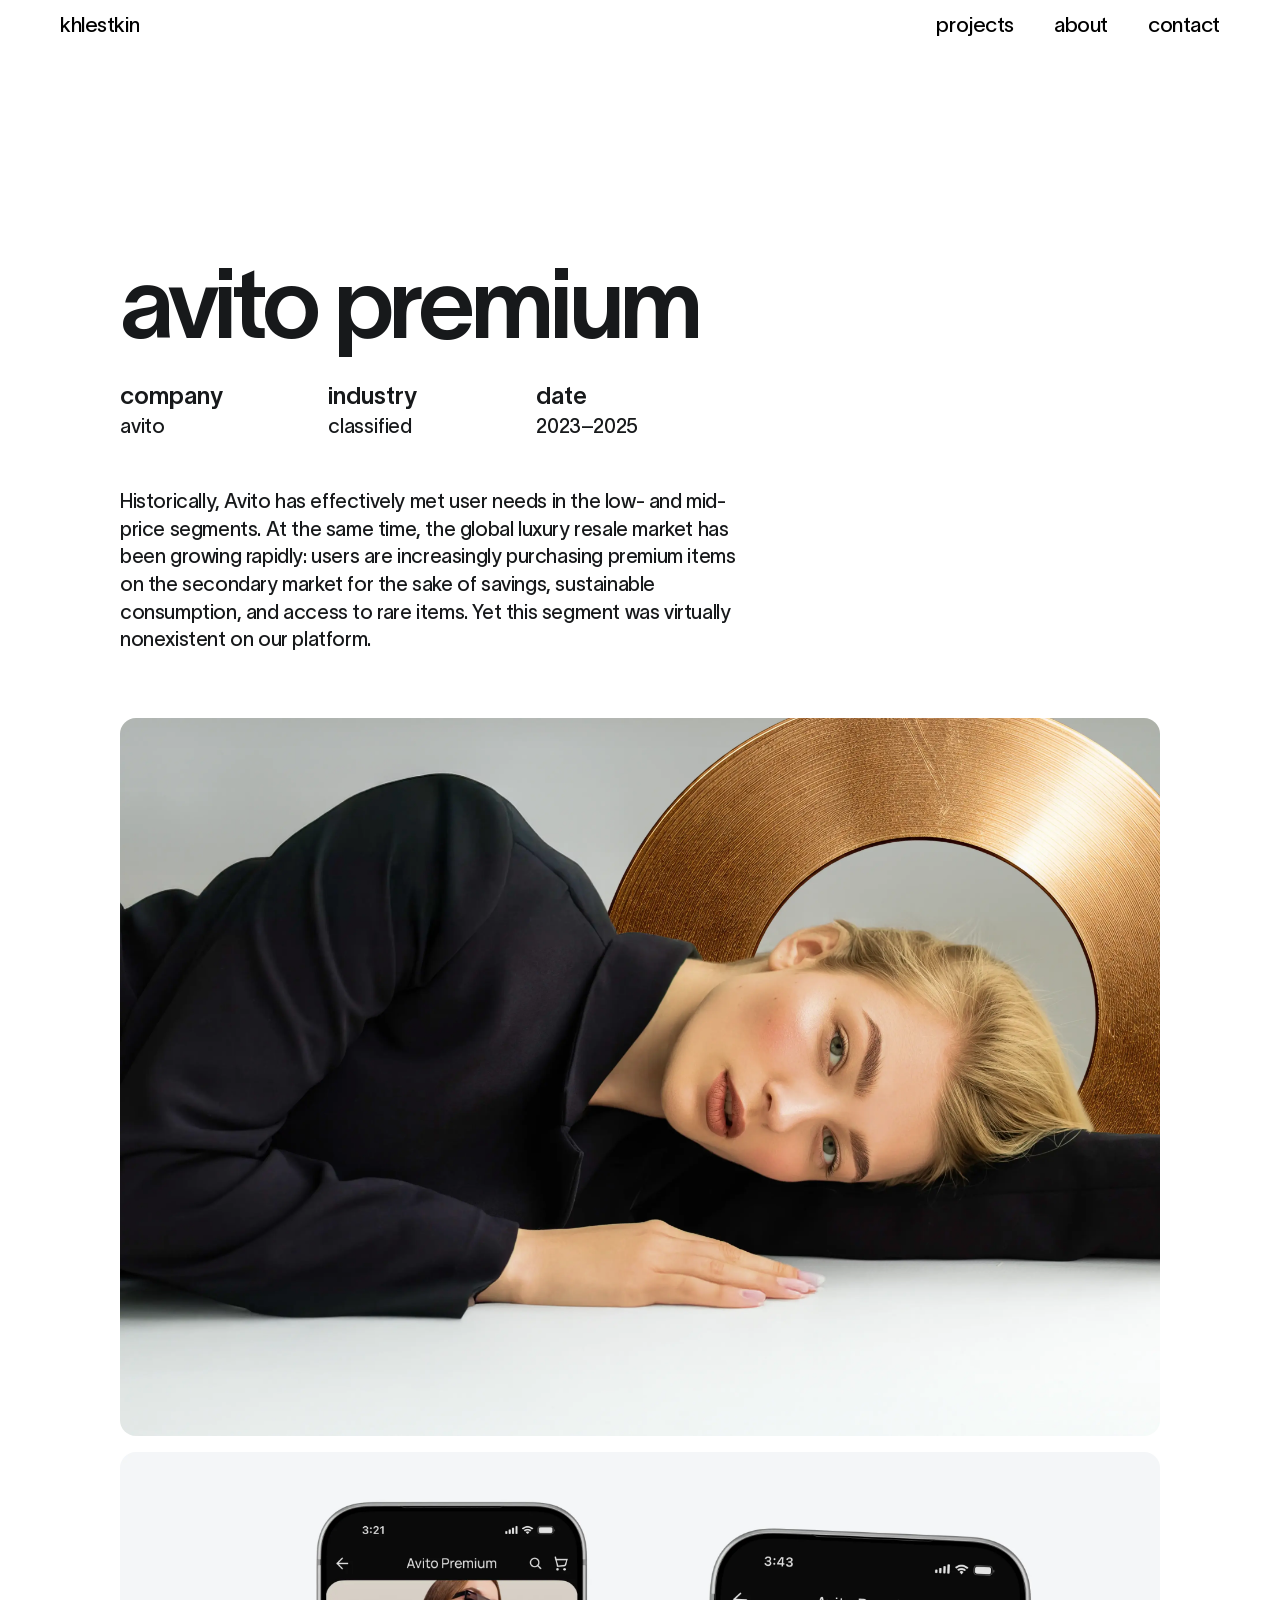
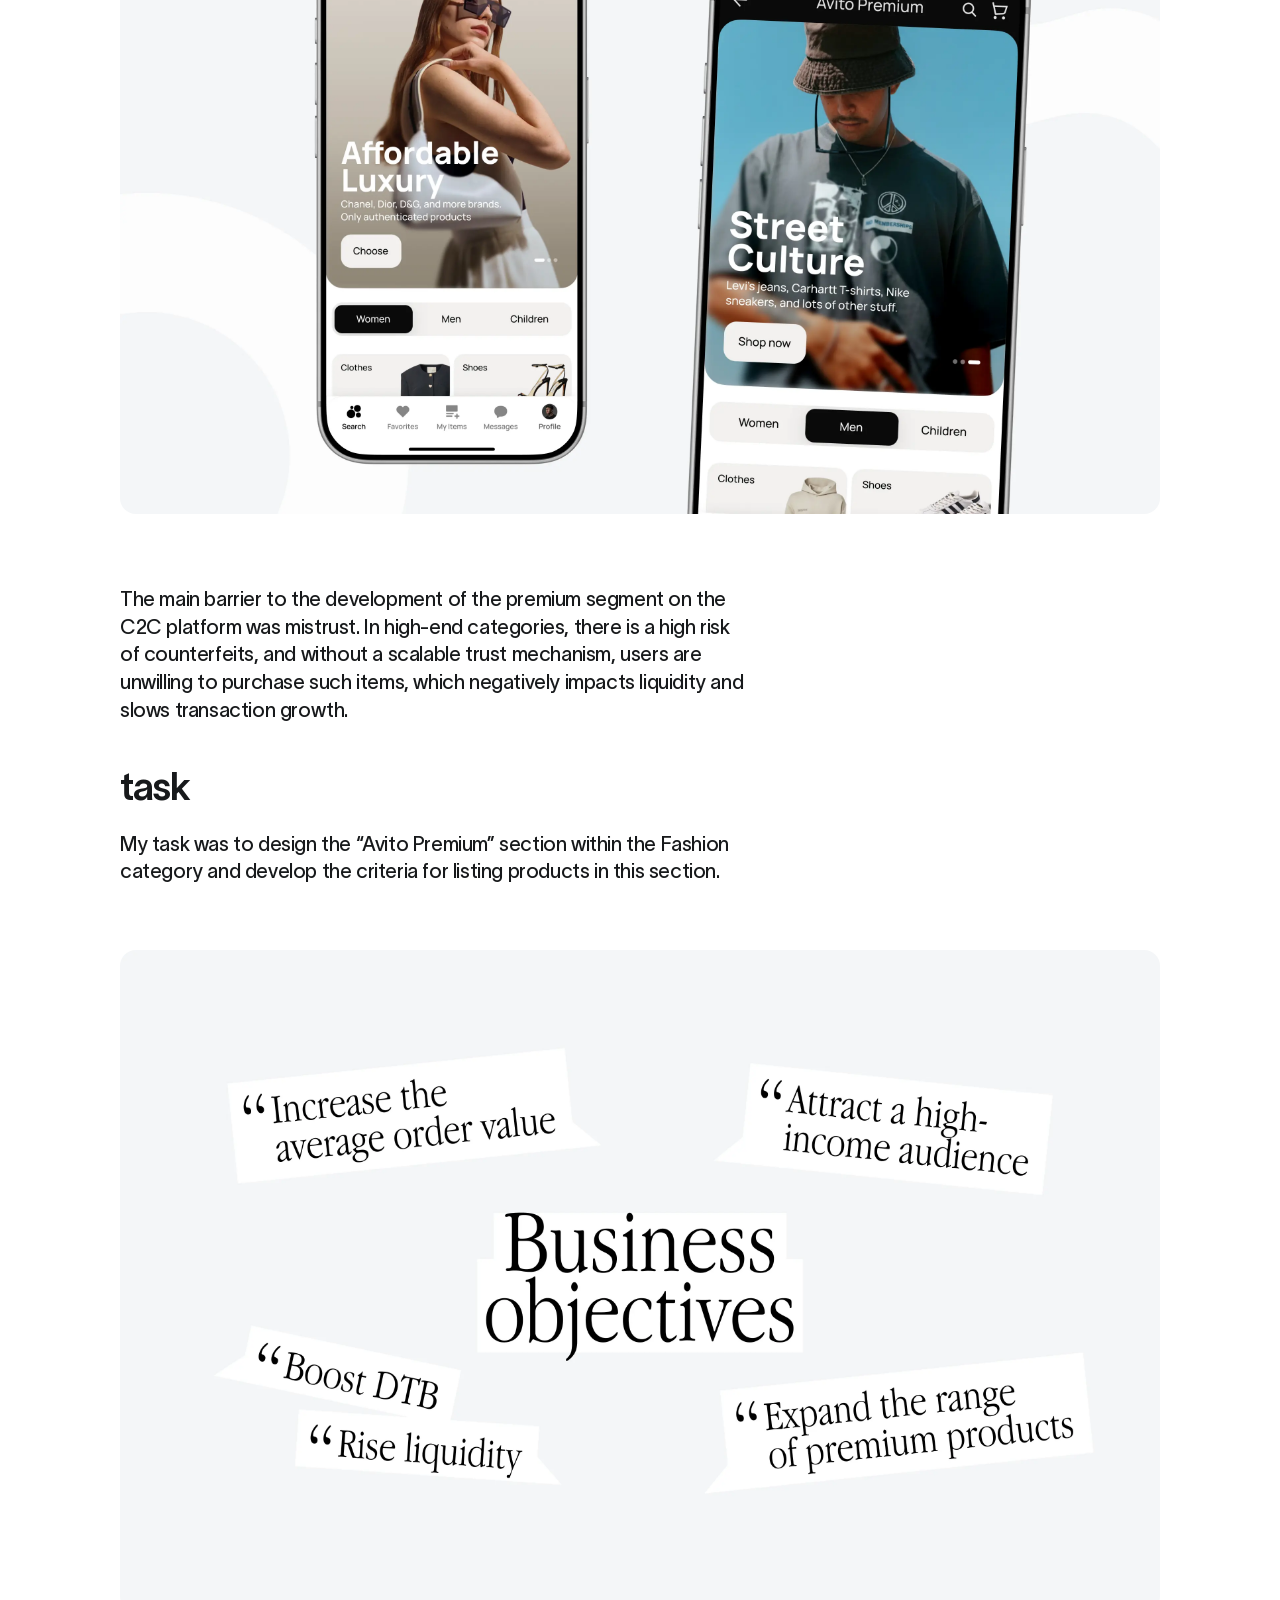
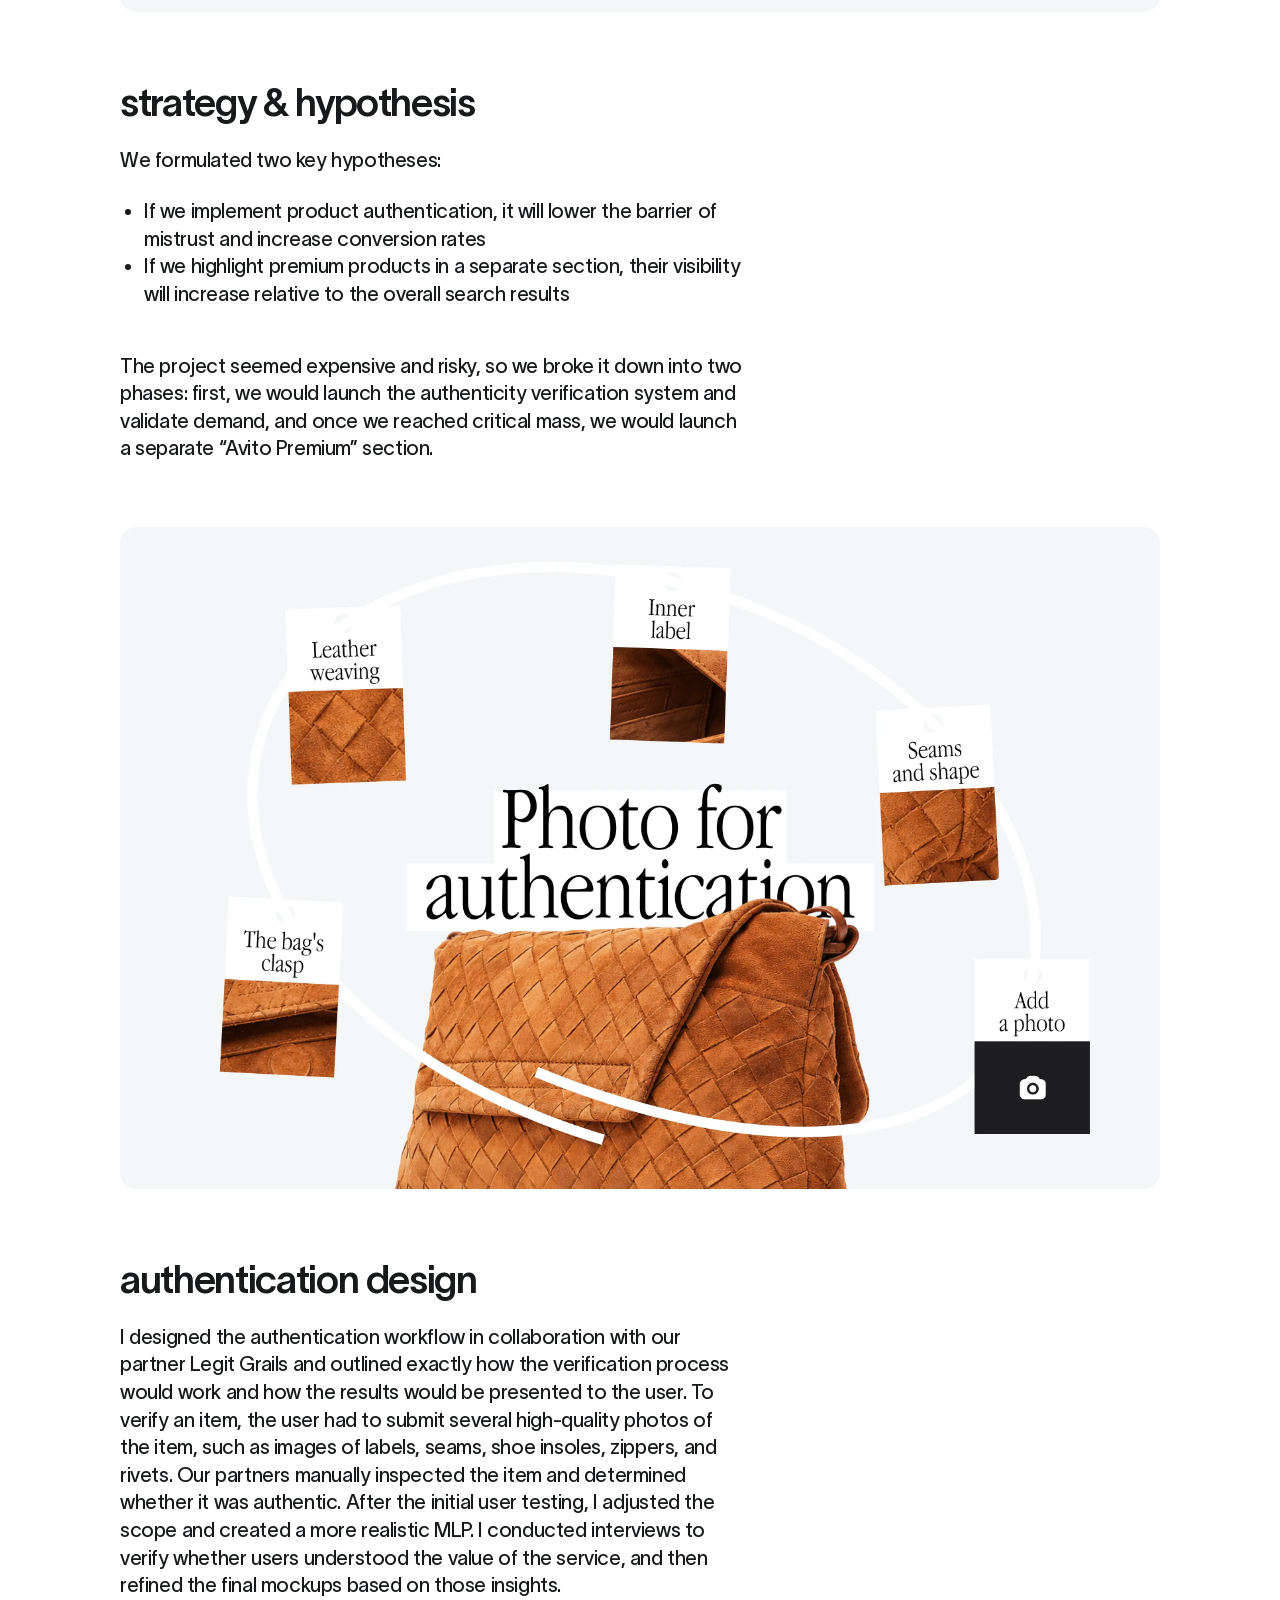
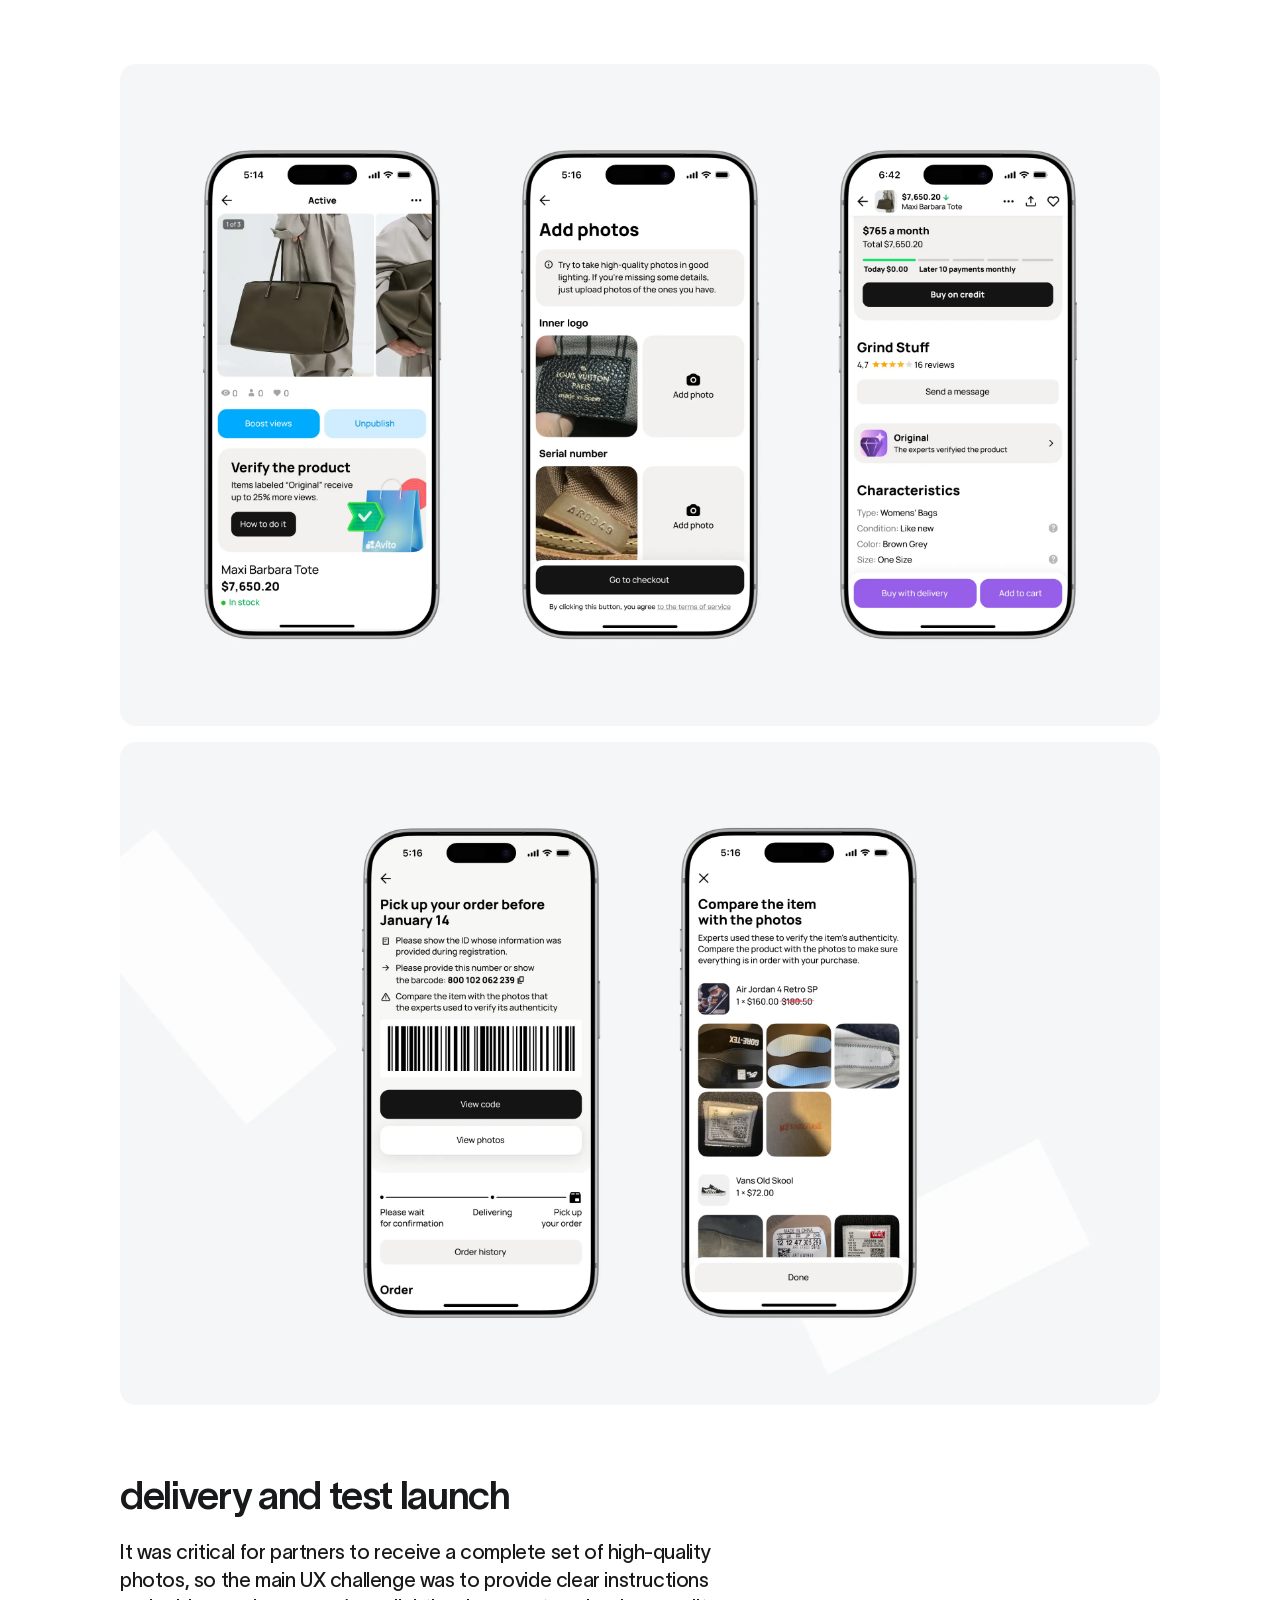
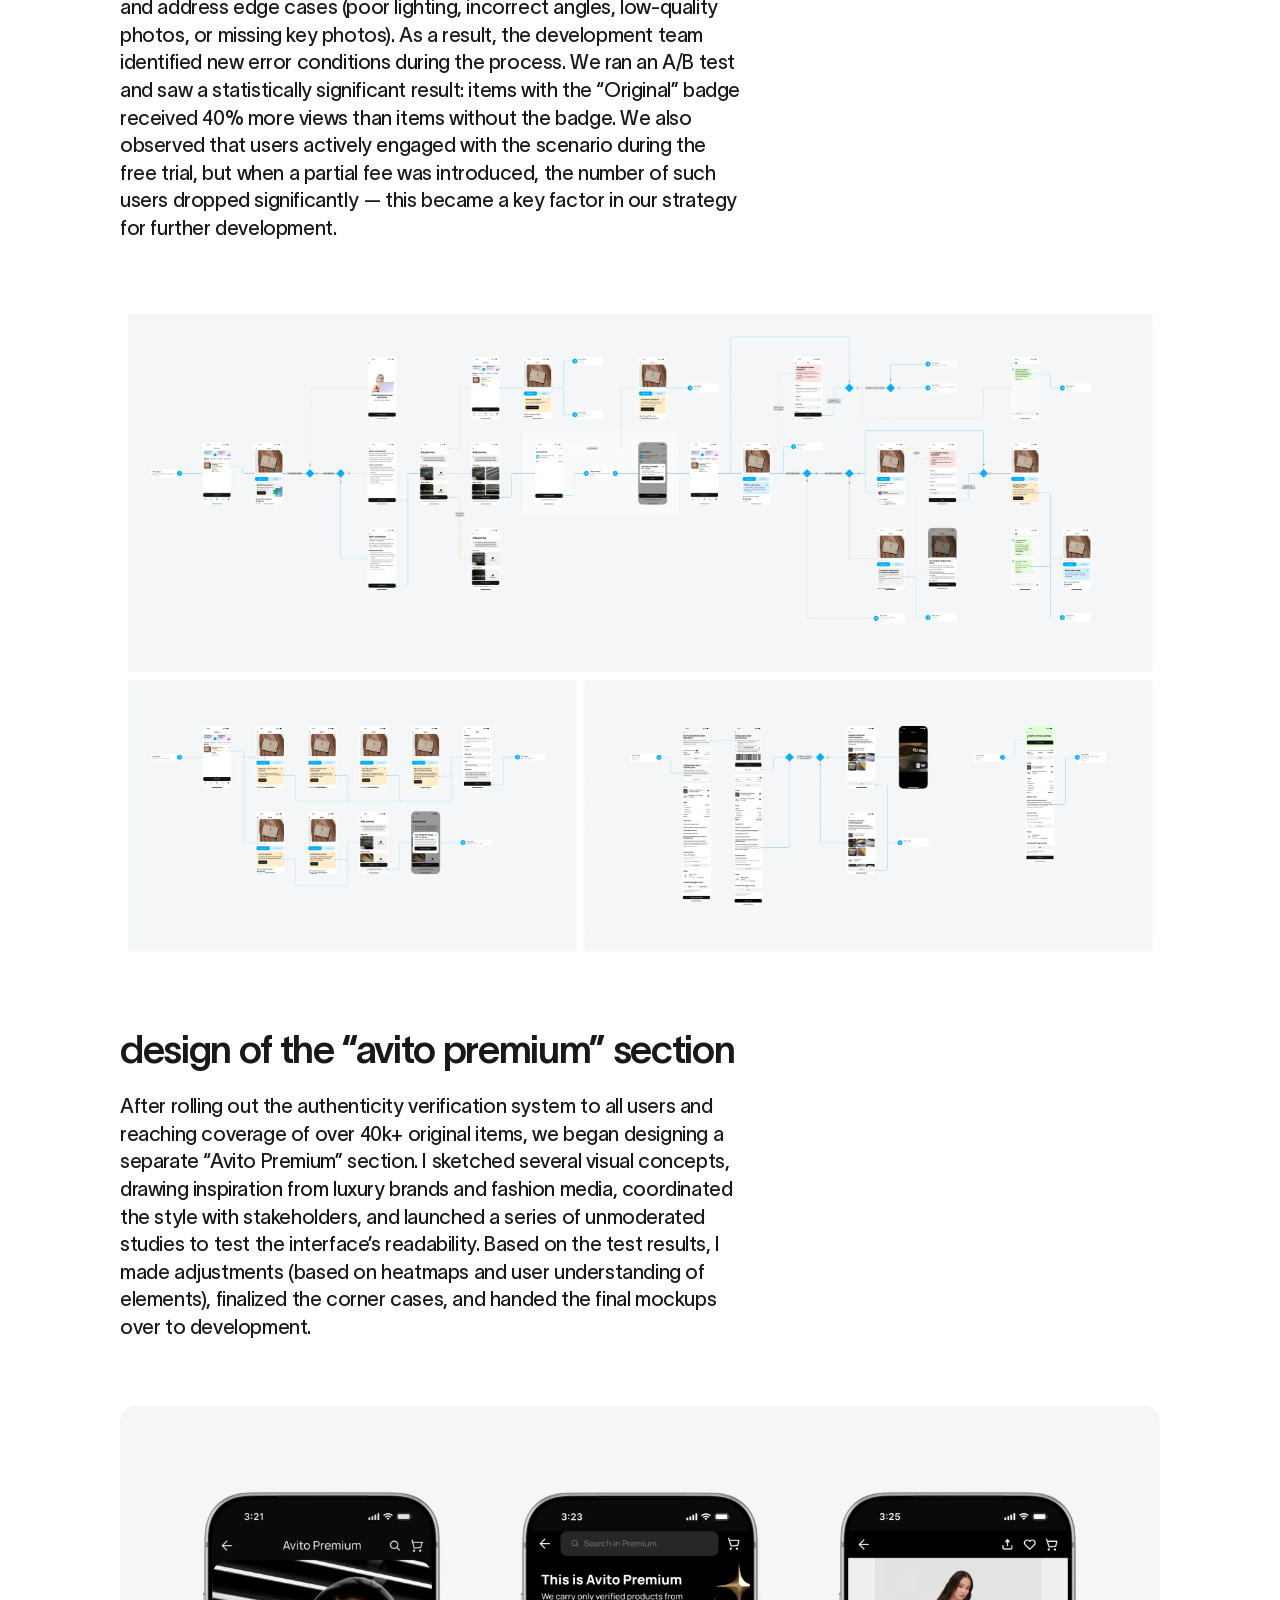
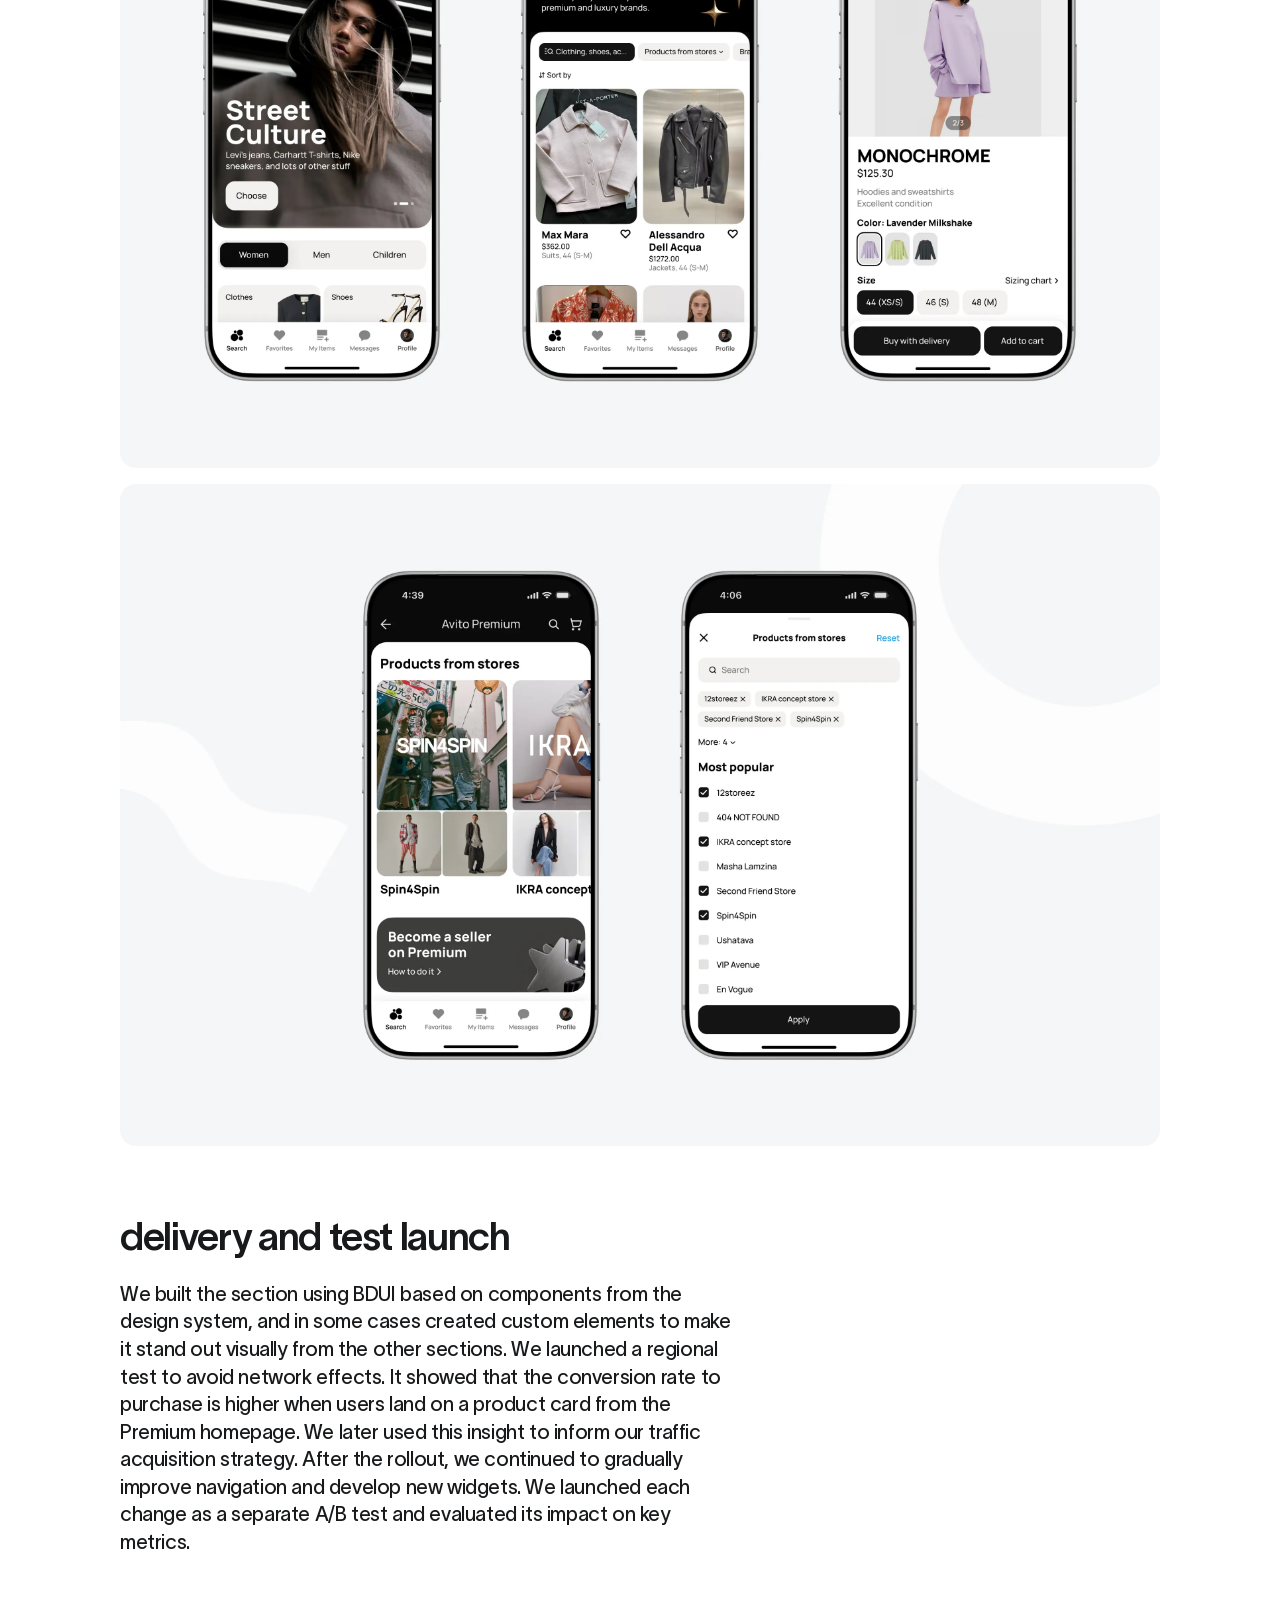
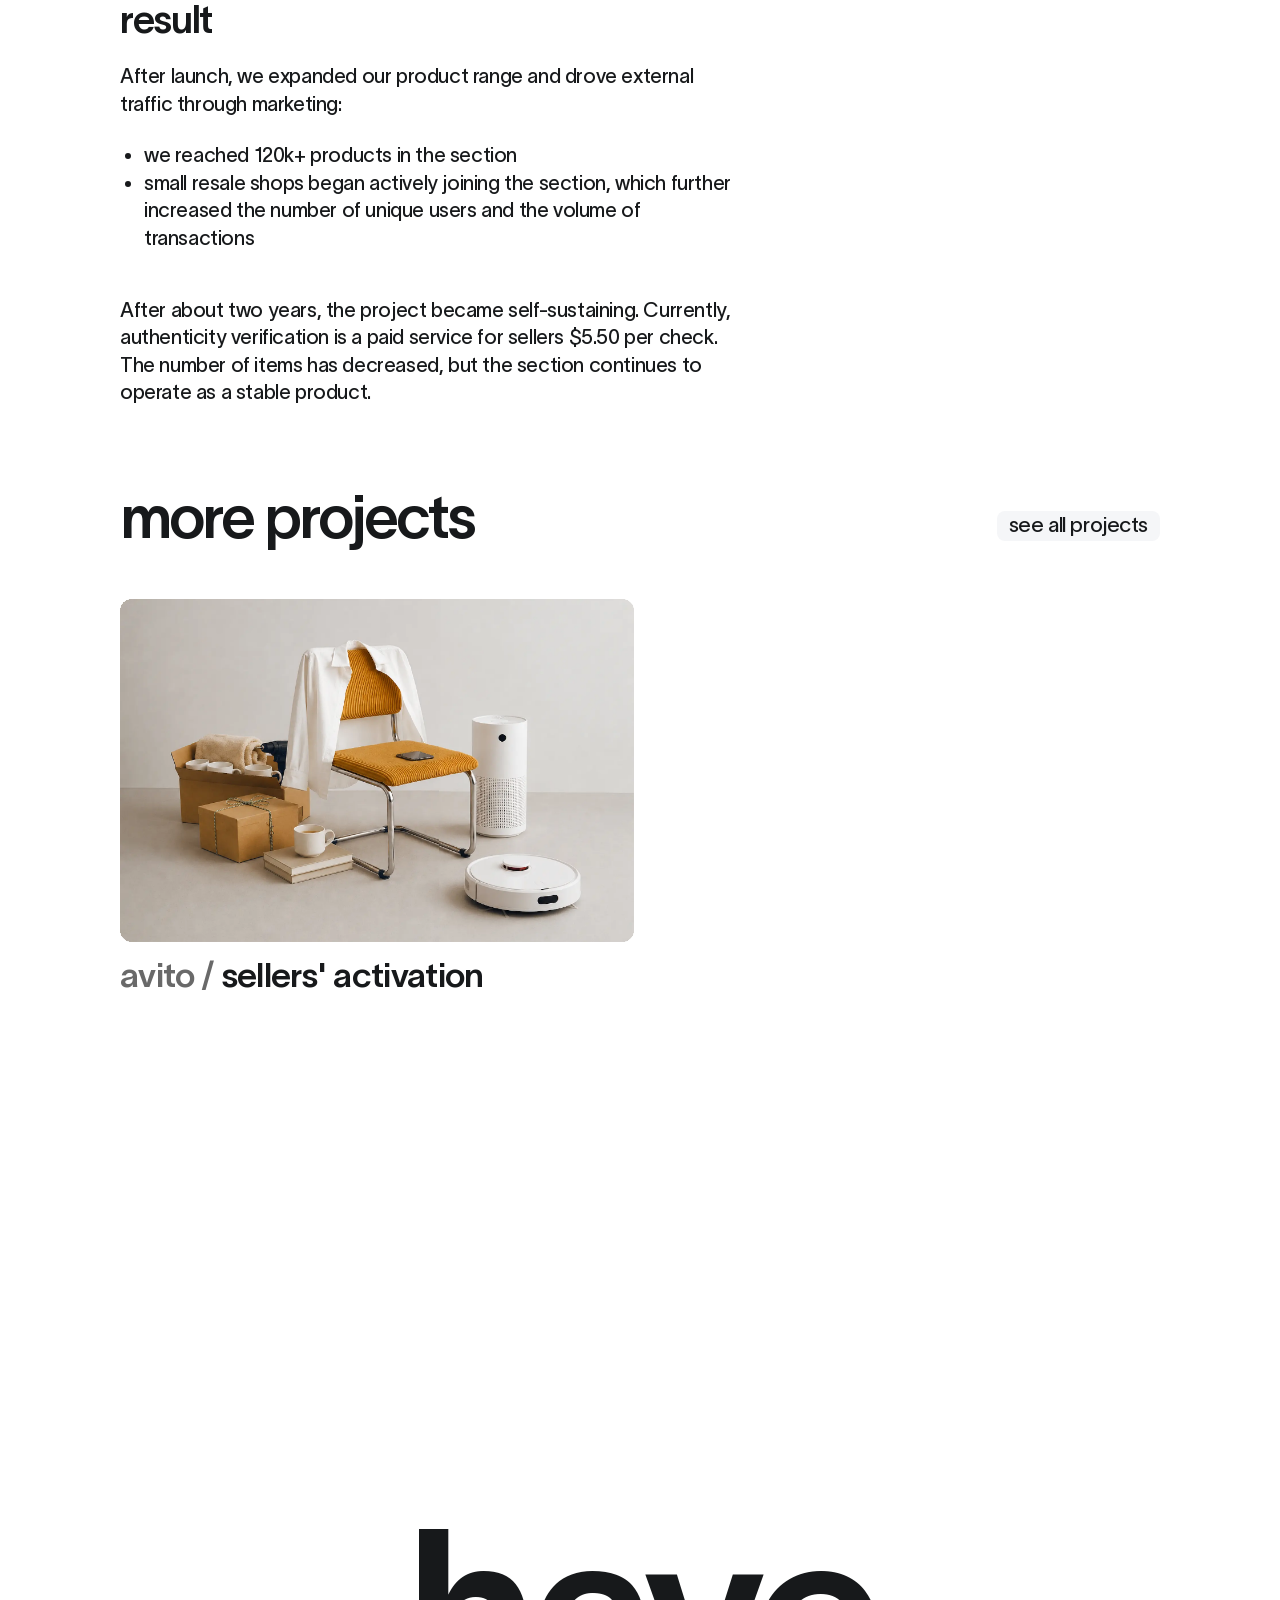
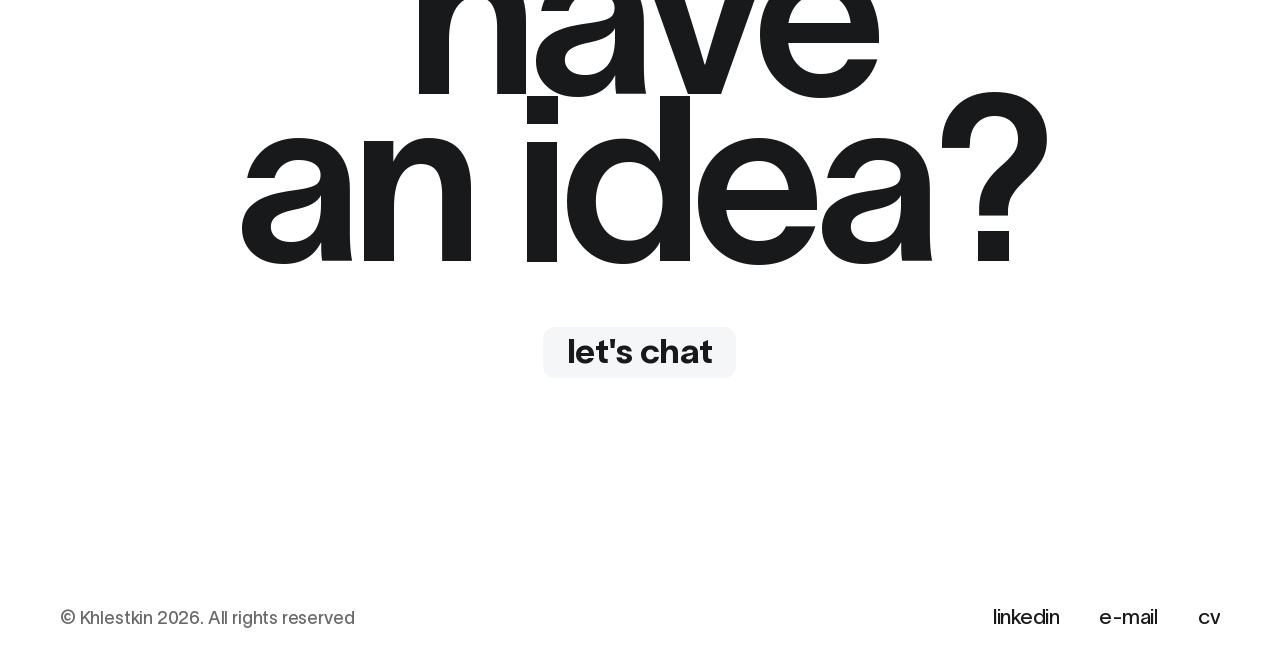
==== commit 379fa058: "Publish site from 41d4fab7859cfb023f897f3bac2f442a189ef9b1" ====
--- a/projects/avito-premium/index.html
+++ b/projects/avito-premium/index.html
@@ -1,5 +1,8 @@
 <!DOCTYPE html><html lang="en"><head><meta charset="UTF-8"><script>
-      if (window.location.hostname === "khlestkin.com") {
+      if (
+        window.location.hostname === "khlestkin.com" ||
+        window.location.hostname === "khlestkin-ilya.github.io"
+      ) {
         window.location.replace(`https://www.khlestkin.com${window.location.pathname}${window.location.search}${window.location.hash}`);
       }
     </script><meta name="viewport" content="width=device-width"><meta name="description" content="How we built trust in luxury resale and created a sustainable premium marketplace experience."><meta name="theme-color" content="#ffffff" media="(prefers-color-scheme: light)"><meta name="theme-color" content="#0b0c0d" media="(prefers-color-scheme: dark)"><link rel="canonical" href="https://www.khlestkin.com/projects/avito-premium/"><link rel="icon" type="image/svg+xml" href="/favicon.svg"><link rel="apple-touch-icon" sizes="180x180" href="/apple-touch-icon.png"><meta property="og:type" content="website"><meta property="og:site_name" content="Ilya Khlestkin"><meta property="og:title" content="avito premium — Ilya Khlestkin"><meta property="og:description" content="How we built trust in luxury resale and created a sustainable premium marketplace experience."><meta property="og:url" content="https://www.khlestkin.com/projects/avito-premium/"><meta property="og:image" content="https://www.khlestkin.com/og.png"><meta property="og:image:width" content="1200"><meta property="og:image:height" content="630"><meta property="og:image:alt" content="Ilya Khlestkin portfolio mark"><meta name="twitter:card" content="summary_large_image"><meta name="twitter:title" content="avito premium — Ilya Khlestkin"><meta name="twitter:description" content="How we built trust in luxury resale and created a sustainable premium marketplace experience."><meta name="twitter:image" content="https://www.khlestkin.com/og.png"><link rel="preload" href="/fonts/lausanne-400.woff2" as="font" type="font/woff2" crossorigin="anonymous"><link rel="preload" href="/fonts/lausanne-600.woff2" as="font" type="font/woff2" crossorigin="anonymous"><link rel="preload" href="/fonts/lausanne-800.woff2" as="font" type="font/woff2" crossorigin="anonymous"><script>
@@ -51,4 +54,4 @@
           }, 2000);
         }
       }
-    </script><title>avito premium — Ilya Khlestkin</title><link rel="stylesheet" href="/_astro/ProjectCard.CXZL_YJ-.css"></head><body><div class="mobile-header-overscroll-bg" aria-hidden="true"></div><div class="site-header-mask"><header class="site-header"><a class="wordmark header-link" href="/#top"><span class="header-link-track"><span>khlestkin</span><span aria-hidden="true">khlestkin</span></span></a><nav aria-label="Main navigation"><a class="header-link" href="/#cases"><span class="header-link-track"><span>projects</span><span aria-hidden="true">projects</span></span></a><a class="header-link" href="/#about"><span class="header-link-track"><span>about</span><span aria-hidden="true">about</span></span></a><a class="header-link" href="/#contact"><span class="header-link-track"><span>contact</span><span aria-hidden="true">contact</span></span></a></nav><button class="mobile-menu-toggle" type="button" aria-expanded="false" aria-label="Open navigation menu">menu</button></header></div><script type="module">var e=document.querySelector(`.site-header`),t=document.querySelector(`.site-header-mask`),n=document.querySelector(`.mobile-menu-toggle`),r=Array.from(document.querySelectorAll(`.site-header nav a`)),i=window.scrollY,a=0,o=!1,s=!1,c=0,l=0,u=48,d=()=>{if(a=0,!e||!o||t?.classList.contains(`is-menu-open`))return;let n=window.scrollY,r=n-i;r<0?l+=Math.abs(r):r>0&&(l=0),n<=4||l>=u?e.classList.remove(`is-hidden`):r>2&&e.classList.add(`is-hidden`),i=n};window.addEventListener(`scroll`,()=>{a||=requestAnimationFrame(d)},{passive:!0});var f=r=>{if(!e||!t||!n)return;let a=t.classList.contains(`is-menu-open`);if(window.clearTimeout(c),!r&&(!a||window.innerWidth>=768)){t.classList.remove(`is-menu-open`,`is-menu-closing`),document.documentElement.classList.remove(`is-mobile-menu-open`),document.body.classList.remove(`is-mobile-menu-open`),n.textContent=`menu`,n.setAttribute(`aria-expanded`,`false`),n.setAttribute(`aria-label`,`Open navigation menu`);return}e.classList.remove(`is-hidden`),t.classList.remove(`is-menu-closing`),t.classList.toggle(`is-menu-open`,r),n.textContent=r?`close`:`menu`,n.setAttribute(`aria-expanded`,String(r)),n.setAttribute(`aria-label`,r?`Close navigation menu`:`Open navigation menu`),r?(document.documentElement.classList.add(`is-mobile-menu-open`),document.body.classList.add(`is-mobile-menu-open`)):(t.classList.add(`is-menu-closing`),c=window.setTimeout(()=>{t.classList.remove(`is-menu-closing`),document.documentElement.classList.remove(`is-mobile-menu-open`),document.body.classList.remove(`is-mobile-menu-open`)},450)),i=window.scrollY,l=0};n?.addEventListener(`click`,()=>{f(!t?.classList.contains(`is-menu-open`))}),r.forEach(e=>e.addEventListener(`click`,()=>f(!1))),document.addEventListener(`keydown`,e=>{e.key===`Escape`&&f(!1)}),window.addEventListener(`resize`,()=>{window.innerWidth>=768&&f(!1)},{passive:!0});var p=()=>{s||(s=!0,t?.classList.add(`is-ready`),window.setTimeout(()=>{i=window.scrollY,o=!0},500))};document.fonts.ready.then(()=>{let e=Array.from(document.querySelectorAll(`.hero-title-character`)).at(-1);if(!e||window.matchMedia(`(prefers-reduced-motion: reduce)`).matches){p();return}e.addEventListener(`animationstart`,()=>{window.setTimeout(p,200)},{once:!0}),window.setTimeout(p,1400)});</script><div><main id="top" class="case-page"><section class="case-hero section-shell"><h1 class="type-h1">avito premium</h1><dl><div><dt><h2 class="type-h2">company</h2></dt><dd class="type-t1">avito</dd></div><div><dt><h2 class="type-h2">industry</h2></dt><dd class="type-t1">classified</dd></div><div><dt><h2 class="type-h2">date</h2></dt><dd class="type-t1">2023–2025</dd></div></dl></section><div class="case-content section-shell"><section class="case-section case-copy-block case-section--intro"><div class="case-section__copy"><p class="type-t1">Historically, Avito has effectively met user needs in the low- and mid-price segments. At the same time, the global luxury resale market has been growing rapidly: users are increasingly purchasing premium items on the secondary market for the sake of savings, sustainable consumption, and access to rare items. Yet this segment was virtually nonexistent on our platform.</p></div></section><section class="case-media-block"><div class="case-media"><button class="case-media__button" type="button" aria-label="Open image 1 from avito premium" data-lightbox-src="/images/avito-premium/ZXms3iMQZuZCD2VYFuUcJ2v7WgQ.webp"><img src="/images/avito-premium/ZXms3iMQZuZCD2VYFuUcJ2v7WgQ.webp" alt="" loading="eager"></button><button class="case-media__button" type="button" aria-label="Open image 2 from avito premium" data-lightbox-src="/images/avito-premium/iqV2hAe9VP4qVbu2aAZzg6Qw.webp"><img src="/images/avito-premium/iqV2hAe9VP4qVbu2aAZzg6Qw.webp" alt="" loading="eager"></button></div></section><section class="case-section case-copy-block"><div class="case-section__copy"><p class="type-t1">The main barrier to the development of the premium segment on the C2C platform was mistrust. In high-end categories, there is a high risk of counterfeits, and without a scalable trust mechanism, users are unwilling to purchase such items, which negatively impacts liquidity and slows transaction growth.</p></div></section><section class="case-section case-copy-block"><h2 class="type-h2">task</h2><div class="case-section__copy"><p class="type-t1">My task was to design the “Avito Premium” section within the Fashion category and develop the criteria for listing products in this section.</p></div></section><section class="case-media-block"><div class="case-media"><button class="case-media__button" type="button" aria-label="Open image 1 from avito premium" data-lightbox-src="/images/avito-premium/ryZJsK9YtXrC9090v5Zguu9k22o.webp"><img src="/images/avito-premium/ryZJsK9YtXrC9090v5Zguu9k22o.webp" alt="" loading="lazy"></button></div></section><section class="case-section case-copy-block"><h2 class="type-h2">strategy &amp; hypothesis</h2><div class="case-section__copy"><p class="type-t1">We formulated two key hypotheses:</p><ul><li class="type-t1">If we implement product authentication, it will lower the barrier of mistrust and increase conversion rates</li><li class="type-t1">If we highlight premium products in a separate section, their visibility will increase relative to the overall search results</li></ul></div></section><section class="case-section case-copy-block"><div class="case-section__copy"><p class="type-t1">The project seemed expensive and risky, so we broke it down into two phases: first, we would launch the authenticity verification system and validate demand, and once we reached critical mass, we would launch a separate “Avito Premium” section.</p></div></section><section class="case-media-block"><div class="case-media"><button class="case-media__button" type="button" aria-label="Open image 1 from avito premium" data-lightbox-src="/images/avito-premium/ZszuCzKQfISp9MvNtmMcf1OVuLA.webp"><img src="/images/avito-premium/ZszuCzKQfISp9MvNtmMcf1OVuLA.webp" alt="" loading="lazy"></button></div></section><section class="case-section case-copy-block"><h2 class="type-h2">authentication design</h2><div class="case-section__copy"><p class="type-t1">I designed the authentication workflow in collaboration with our partner Legit Grails and outlined exactly how the verification process would work and how the results would be presented to the user. To verify an item, the user had to submit several high-quality photos of the item, such as images of labels, seams, shoe insoles, zippers, and rivets. Our partners manually inspected the item and determined whether it was authentic. After the initial user testing, I adjusted the scope and created a more realistic MLP. I conducted interviews to verify whether users understood the value of the service, and then refined the final mockups based on those insights.</p></div></section><section class="case-media-block"><div class="case-media"><button class="case-media__button" type="button" aria-label="Open image 1 from avito premium" data-lightbox-src="/images/avito-premium/OJ1ZOoVE0PUTYubvnKjG8JRI.webp"><img src="/images/avito-premium/OJ1ZOoVE0PUTYubvnKjG8JRI.webp" alt="" loading="lazy"></button><button class="case-media__button" type="button" aria-label="Open image 2 from avito premium" data-lightbox-src="/images/avito-premium/j90R7e5Cwtyqtz4yTCeKpfjaI.webp"><img src="/images/avito-premium/j90R7e5Cwtyqtz4yTCeKpfjaI.webp" alt="" loading="lazy"></button></div></section><section class="case-section case-copy-block"><h2 class="type-h2">delivery and test launch</h2><div class="case-section__copy"><p class="type-t1">It was critical for partners to receive a complete set of high-quality photos, so the main UX challenge was to provide clear instructions and address edge cases (poor lighting, incorrect angles, low-quality photos, or missing key photos). As a result, the development team identified new error conditions during the process. We ran an A/B test and saw a statistically significant result: items with the “Original” badge received 40% more views than items without the badge. We also observed that users actively engaged with the scenario during the free trial, but when a partial fee was introduced, the number of such users dropped significantly — this became a key factor in our strategy for further development.</p></div></section><section class="case-media-block"><div class="case-media"><button class="case-media__button" type="button" aria-label="Open image 1 from avito premium" data-lightbox-src="/images/avito-premium/Ejol6Gua7zXznxZjGtfvuD1pnU.webp"><img src="/images/avito-premium/Ejol6Gua7zXznxZjGtfvuD1pnU.webp" alt="" loading="lazy"></button></div></section><section class="case-section case-copy-block"><h2 class="type-h2">design of the “avito premium” section</h2><div class="case-section__copy"><p class="type-t1">After rolling out the authenticity verification system to all users and reaching coverage of over 40k+ original items, we began designing a separate “Avito Premium” section. I sketched several visual concepts, drawing inspiration from luxury brands and fashion media, coordinated the style with stakeholders, and launched a series of unmoderated studies to test the interface’s readability. Based on the test results, I made adjustments (based on heatmaps and user understanding of elements), finalized the corner cases, and handed the final mockups over to development.</p></div></section><section class="case-media-block"><div class="case-media"><button class="case-media__button" type="button" aria-label="Open image 1 from avito premium" data-lightbox-src="/images/avito-premium/ZVsEcRyzuEW8vm3EU5Q8rttlc.webp"><img src="/images/avito-premium/ZVsEcRyzuEW8vm3EU5Q8rttlc.webp" alt="" loading="lazy"></button><button class="case-media__button" type="button" aria-label="Open image 2 from avito premium" data-lightbox-src="/images/avito-premium/15HSBBEfqIxwzmV4zAFjh2H7RhQ.webp"><img src="/images/avito-premium/15HSBBEfqIxwzmV4zAFjh2H7RhQ.webp" alt="" loading="lazy"></button></div></section><section class="case-section case-copy-block"><h2 class="type-h2">delivery and test launch</h2><div class="case-section__copy"><p class="type-t1">We built the section using BDUI based on components from the design system, and in some cases created custom elements to make it stand out visually from the other sections. We launched a regional test to avoid network effects. It showed that the conversion rate to purchase is higher when users land on a product card from the Premium homepage. We later used this insight to inform our traffic acquisition strategy. After the rollout, we continued to gradually improve navigation and develop new widgets. We launched each change as a separate A/B test and evaluated its impact on key metrics.</p></div></section><section class="case-section case-copy-block"><h2 class="type-h2">result</h2><div class="case-section__copy"><p class="type-t1">After launch, we expanded our product range and drove external traffic through marketing:</p><ul><li class="type-t1">we reached 120k+ products in the section</li><li class="type-t1">small resale shops began actively joining the section, which further increased the number of unique users and the volume of transactions</li></ul></div></section><section class="case-section case-copy-block"><div class="case-section__copy"><p class="type-t1">After about two years, the project became self-sustaining. Currently, authenticity verification is a paid service for sellers $5.50 per check. The number of items has decreased, but the section continues to operate as a stable product.</p></div></section></div><section class="more-projects section-shell" aria-labelledby="more-projects-title"><div class="more-projects__heading"><h2 id="more-projects-title" class="type-h2">more projects</h2><a class="action-link more-projects__action" href="/#cases" aria-label="see all projects" data-cursor="arrow"><span class="action-link-fill" aria-hidden="true"></span><span class="action-link-labels" aria-hidden="true"><span class="action-link-label">see all projects</span><span class="action-link-label action-link-label--hover">see all projects</span></span></a></div><div class="more-projects__grid"><div class="project-card-mask"><a class="project-card" href="/projects/sellers-activation" aria-label="sellers' activation — avito" data-cursor="arrow"><div class="project-card__image"><img src="/images/home/activation.webp" alt="" loading="lazy"></div><h3 class="type-h3"><span>avito / </span>sellers&#39; activation</h3></a></div></div></section></main><footer id="contact" class="footer"><div class="footer-cta"><div class="footer-heading" aria-label="have an idea?"><p class="footer-title-line-mask type-h0" aria-hidden="true"><span class="footer-title-character" style="--character-index: 0">h</span><span class="footer-title-character" style="--character-index: 1">a</span><span class="footer-title-character" style="--character-index: 2">v</span><span class="footer-title-character" style="--character-index: 3">e</span></p><p class="footer-title-line-mask type-h0" aria-hidden="true"><span class="footer-title-character" style="--character-index: 4">a</span><span class="footer-title-character" style="--character-index: 5">n</span><span class="footer-title-character" style="--character-index: 6"> </span><span class="footer-title-character" style="--character-index: 6">i</span><span class="footer-title-character" style="--character-index: 7">d</span><span class="footer-title-character" style="--character-index: 8">e</span><span class="footer-title-character" style="--character-index: 9">a</span><span class="footer-title-character" style="--character-index: 10">?</span></p></div><a class="action-link action-link--large round-link" href="https://t.me/ikhlestkin" target="_blank" rel="noreferrer" aria-label="let's chat" data-cursor="arrow"><span class="action-link-fill" aria-hidden="true"></span><span class="action-link-labels" aria-hidden="true"><span class="action-link-label">let&#39;s chat</span><span class="action-link-label action-link-label--hover">let&#39;s chat</span></span></a></div><div class="footer-links"><div><a class="type-t1" href="https://www.linkedin.com/in/khlestkin/" target="_blank" rel="noreferrer"><span class="footer-meta-mask"><span class="footer-meta-text footer-meta-text--link" style="--footer-meta-index: 0"><span class="footer-link-swap"><span class="footer-link-face"><img class="footer-link-icon" src="/images/home/link.svg" alt="" aria-hidden="true">linkedin</span><span class="footer-link-face footer-link-face--hover" aria-hidden="true"><img class="footer-link-icon" src="/images/home/link.svg" alt="">linkedin</span></span></span></span></a><a class="type-t1" href="mailto:i.khlestkin@yandex.ru"><span class="footer-meta-mask"><span class="footer-meta-text footer-meta-text--link" style="--footer-meta-index: 1"><span class="footer-link-swap"><span class="footer-link-face"><img class="footer-link-icon" src="/images/home/link.svg" alt="" aria-hidden="true">e-mail</span><span class="footer-link-face footer-link-face--hover" aria-hidden="true"><img class="footer-link-icon" src="/images/home/link.svg" alt="">e-mail</span></span></span></span></a><a class="type-t1" href="/CV.pdf" target="_blank" rel="noreferrer"><span class="footer-meta-mask"><span class="footer-meta-text footer-meta-text--link" style="--footer-meta-index: 2"><span class="footer-link-swap"><span class="footer-link-face"><img class="footer-link-icon" src="/images/home/link.svg" alt="" aria-hidden="true">cv</span><span class="footer-link-face footer-link-face--hover" aria-hidden="true"><img class="footer-link-icon" src="/images/home/link.svg" alt="">cv</span></span></span></span></a></div><span class="footer-meta-mask type-t2"><span class="footer-meta-text footer-meta-text--copyright" style="--footer-meta-index: 3">© Khlestkin 2026. All rights reserved</span></span></div></footer><script type="module">var e=document.querySelector(`.footer`),t=e?.querySelector(`.footer-heading`),n=e?.querySelector(`.footer-links`),r=window.matchMedia(`(prefers-reduced-motion: reduce)`);if(e&&t&&n){let n=()=>{t.classList.add(`is-ready`),window.setTimeout(()=>e.classList.add(`is-meta-ready`),r.matches?0:300)};if(r.matches)n();else{let e=new IntersectionObserver(([t])=>{t.isIntersecting&&(e.disconnect(),n())},{rootMargin:`0px 0px -10% 0px`});e.observe(t)}}</script></div><dialog class="case-lightbox" aria-label="Image preview"><button class="case-lightbox__close" type="button" aria-label="Close image preview"><img src="/images/ui/close.svg" alt="" aria-hidden="true"></button><img class="case-lightbox__image" src="" alt="" role="button" tabindex="0" aria-label="Zoom image" draggable="false"></dialog><script type="module" src="/_astro/ImageLightbox.astro_astro_type_script_index_0_lang.D9pUHARc.js"></script><div class="expertise-cursor" aria-hidden="true"><svg class="expertise-cursor-icon expertise-cursor-arrow" viewBox="0 0 33 33"><path fill-rule="evenodd" clip-rule="evenodd" d="M28.5352 0.0859375H32.4238V5.58594V30.0859H26.9238V9.47461L4.14062 32.2598L0.25 28.3711L23.0352 5.58594H2.42383V0.0859375H28.5352Z"></path></svg><svg class="expertise-cursor-icon expertise-cursor-disabled" viewBox="0 0 53 53"><rect x="22.5" width="8" height="53" transform="rotate(45 26.5 26.5)"></rect><rect x="22.5" width="8" height="53" transform="rotate(-45 26.5 26.5)"></rect></svg><svg class="expertise-cursor-icon expertise-cursor-interface" viewBox="0 0 43 43"><path fill-rule="evenodd" clip-rule="evenodd" d="M24.4206 0.171875H18.0039V13.4255L8.63297 4.05453L4.0957 8.5918L13.4668 17.9629H0.212891V24.3796H13.4681L4.09448 33.7532L8.63175 38.2904L18.0039 28.9183V42.1719H24.4206V28.9167L33.7942 38.2903L38.3315 33.753L28.958 24.3796H42.2129V17.9629H28.9593L38.3302 8.59196L33.793 4.05469L24.4206 13.4271V0.171875Z"></path></svg><svg class="expertise-cursor-icon expertise-cursor-research" viewBox="0 0 39 43"><path fill-rule="evenodd" clip-rule="evenodd" d="M17.0176 0.474609C13.7163 7.85823 7.94077 13.9231 0.570312 17.212L1.58906 21.995H16.5176C13.0367 27.4786 6.50116 31.9228 0.570353 34.5691L1.58906 39.3522H37.5891L38.6065 34.5686C32.6631 31.9207 25.9949 27.4837 22.5176 21.995H37.5891L38.6065 17.2114C31.2232 13.9219 25.3188 7.87162 22.0176 0.476015L17.0176 0.474609Z"></path></svg><svg class="expertise-cursor-icon expertise-cursor-component" viewBox="0 0 50 49"><path fill-rule="evenodd" clip-rule="evenodd" d="M14.8734 38.0875L25 48.2141L35.1266 38.0875L25 27.9609L14.8734 38.0875ZM28.7884 24.1725L38.915 34.2991L49.0416 24.1725L38.915 14.0459L28.7884 24.1725ZM35.1266 10.2575L25 20.3841L14.8734 10.2575L25 0.130859L35.1266 10.2575ZM21.2116 24.1725L11.085 34.2991L0.95837 24.1725L11.085 14.0459L21.2116 24.1725Z"></path></svg><svg class="expertise-cursor-icon expertise-cursor-concept" viewBox="-3 -3 46 46"><path fill-rule="evenodd" clip-rule="evenodd" d="M17.8225 0.570312C15.8668 8.9328 9.15378 15.6457 0.791016 17.6017V22.7408C9.15378 24.6968 15.8668 31.4096 17.8225 39.7721H22.9616C24.9172 31.4096 31.6303 24.6968 39.993 22.7408V17.6017C31.6303 15.6457 24.9172 8.9328 22.9616 0.570312H17.8225Z"></path></svg></div><a class="action-link back-to-top" href="#top" aria-label="back to top"><span class="action-link-fill" aria-hidden="true"></span><span class="action-link-labels" aria-hidden="true"><span class="action-link-label">back to top</span><span class="action-link-label action-link-label--hover">back to top</span></span></a><div class="site-cursor" aria-hidden="true"></div><script type="module">var e=document.querySelector(`.site-cursor`),t=document.querySelector(`.expertise-cursor`),n=window.matchMedia(`(min-width: 768px) and (hover: hover) and (pointer: fine)`),r=-1,i=-1,a=0,o=`regular`,s=`regular`,c=!1,l=0,u=!1,d=0,f=null,p=window.matchMedia(`(prefers-reduced-motion: reduce)`),m=t=>{if(!e||t===u)return;u=t,d+=1;let n=d,r=getComputedStyle(e).transform,i=r===`none`?1:new DOMMatrixReadOnly(r).a;if(f?.cancel(),e.classList.add(`is-pan-morphing`),p.matches){e.classList.toggle(`is-native-pan`,t),e.classList.remove(`is-pan-morphing`);return}let a=e.classList.contains(`is-native-pan`),o=t?1:.16;if(a===t){f=e.animate([{transform:`translate(-50%, -50%) scale(${i})`},{transform:`translate(-50%, -50%) scale(${o})`}],{duration:140,easing:`cubic-bezier(0, 0, 0.2, 1)`}),f.addEventListener(`finish`,()=>{n===d&&(f=null,e.classList.remove(`is-pan-morphing`))},{once:!0});return}f=e.animate([{transform:`translate(-50%, -50%) scale(${i})`},{transform:`translate(-50%, -50%) scale(0)`}],{duration:90,easing:`cubic-bezier(0.4, 0, 1, 1)`}),f.addEventListener(`finish`,()=>{n===d&&e&&(e.classList.toggle(`is-native-pan`,t),f=e.animate([{transform:`translate(-50%, -50%) scale(0)`},{transform:`translate(-50%, -50%) scale(${o})`}],{duration:140,easing:`cubic-bezier(0, 0, 0.2, 1)`}),f.addEventListener(`finish`,()=>{n===d&&(f=null,e.classList.remove(`is-pan-morphing`))},{once:!0}))},{once:!0})},h=(n,r,i=!1)=>{if(e?.classList.toggle(`is-expertise`,n),e?.classList.toggle(`is-stack`,i),t){if(!n){t.classList.remove(`is-visible`);return}r&&(t.dataset.variant=r,t.classList.add(`is-visible`))}},g=()=>{if(!e||r<0||i<0)return;let l=document.elementFromPoint(r,i),u=l?.closest(`.expertise-item[data-cursor], .project-card[data-cursor], .action-link[data-cursor]`),d=l?.closest(`.expertise-list, .project-grid`),f=u?.dataset.cursor,p=d?t?.dataset.variant:void 0,g=f??p,_=n.matches&&!!(g&&(u||d)),v=n.matches&&!!l?.closest(`.site-header a, .stack-grid article, .footer-links a, .case-media__button, .back-to-top`);m(n.matches&&!!l?.closest(`.case-lightbox__image.is-zoomed`));let y=l?.closest(`.project-grid`)?300:150,b=_?`shaped:${g}`:v?`stack`:`regular`;if(b===o){window.clearTimeout(a),s=b;return}if(!c){window.clearTimeout(a),o=b,s=b,h(_,g,v);return}b!==s&&(window.clearTimeout(a),s=b,a=window.setTimeout(()=>{o=b,h(_,g,v)},y))};document.addEventListener(`pointermove`,n=>{e&&(r=n.clientX,i=n.clientY,e.style.left=`${n.clientX}px`,e.style.top=`${n.clientY}px`,t&&(t.style.left=`${n.clientX}px`,t.style.top=`${n.clientY}px`),g(),e.classList.add(`is-visible`))}),document.addEventListener(`pointerout`,n=>{n.relatedTarget||(window.clearTimeout(a),o=`regular`,s=`regular`,e?.classList.remove(`is-visible`),e?.classList.remove(`is-expertise`),e?.classList.remove(`is-stack`),d+=1,f?.cancel(),f=null,u=!1,e?.classList.remove(`is-native-pan`,`is-pan-active`,`is-pan-morphing`),t?.classList.remove(`is-visible`))}),window.addEventListener(`scroll`,()=>{c=!0,document.documentElement.classList.add(`is-scrolling`),window.clearTimeout(l),requestAnimationFrame(g),l=window.setTimeout(()=>{c=!1,document.documentElement.classList.remove(`is-scrolling`),g()},120)},{passive:!0}),window.addEventListener(`lightboxzoomchange`,g),n.addEventListener(`change`,g);</script><script type="module">var e=`portfolio-pending-anchor`,t=e=>{let t=document.getElementById(decodeURIComponent(e.slice(1)));return t?(t.scrollIntoView(),history.replaceState(history.state,``,`${window.location.pathname}${window.location.search}`),!0):!1};document.addEventListener(`click`,n=>{let r=n.target?.closest(`a[href*='#']`);if(r&&r.hash&&r.origin===window.location.origin){if(n.preventDefault(),r.pathname===window.location.pathname){t(r.hash);return}try{sessionStorage.setItem(e,r.hash)}catch{}window.location.assign(`${r.pathname}${r.search}`)}});var n=()=>{let n=window.location.hash;try{n||=sessionStorage.getItem(e)??``,sessionStorage.removeItem(e)}catch{}n&&requestAnimationFrame(()=>requestAnimationFrame(()=>t(n)))};document.readyState===`loading`?document.addEventListener(`DOMContentLoaded`,n,{once:!0}):n();</script><script type="module">var e=Array.from(document.querySelectorAll(`.action-link`)),t=new WeakMap,n=150;e.forEach(e=>{e.addEventListener(`mouseenter`,()=>{let r=t.get(e);if(r&&window.clearTimeout(r),!document.documentElement.classList.contains(`is-scrolling`)){e.classList.add(`is-hover-ready`);return}let i=window.setTimeout(()=>{e.classList.add(`is-hover-ready`),t.delete(e)},n);t.set(e,i)}),e.addEventListener(`mouseleave`,()=>{let n=t.get(e);n&&window.clearTimeout(n),t.delete(e),e.classList.remove(`is-hover-ready`)})});var r=`scroll-position:${window.location.pathname}${window.location.search}`,i=`${r}:anchor`,a=Number(document.documentElement.dataset.savedScrollPosition),o=null;try{let e=document.documentElement.dataset.savedScrollAnchor;e&&(o=JSON.parse(e))}catch{}var s=0,c=()=>{let e=Array.from(document.querySelectorAll(`main > section, footer`));if(e.length===0)return null;let t=window.scrollY,n=0;return e.forEach((e,r)=>{e.offsetTop<=t+1&&(n=r)}),{index:n,offset:t-e[n].offsetTop}},l=()=>{let e=c(),t=history.state&&typeof history.state==`object`?history.state:{};history.replaceState({...t,portfolioScrollY:window.scrollY,portfolioScrollAnchor:e},``);try{sessionStorage.setItem(r,String(window.scrollY)),e&&sessionStorage.setItem(i,JSON.stringify(e))}catch{}};if(window.addEventListener(`scroll`,()=>{if(cancelAnimationFrame(s),window.scrollY<=1){s=0,l();return}s=requestAnimationFrame(l)},{passive:!0}),window.addEventListener(`pagehide`,()=>{cancelAnimationFrame(s),s=0,l()}),Number.isFinite(a)){let e=!1,t=()=>{document.documentElement.classList.remove(`is-restoring-scroll`),delete document.documentElement.dataset.savedScrollPosition,delete document.documentElement.dataset.savedScrollAnchor,window.dispatchEvent(new Event(`scrollpositionrestored`))},n=()=>{e||(e=!0,requestAnimationFrame(()=>{requestAnimationFrame(()=>{let e=document.scrollingElement;if(!e){t();return}let n=Array.from(document.querySelectorAll(`main > section, footer`)),r=o&&n[o.index],i=r?r.offsetTop+(o?.offset??0):a,s=Math.max(0,e.scrollHeight-window.innerHeight),c=Math.min(Math.max(0,i),s),u=document.documentElement.style.scrollBehavior;document.documentElement.style.scrollBehavior=`auto`,e.scrollTop=c,l(),requestAnimationFrame(()=>{e.scrollTop=c,t(),requestAnimationFrame(()=>{document.documentElement.style.scrollBehavior=u})})})}))},r=document.readyState===`complete`?Promise.resolve():new Promise(e=>window.addEventListener(`load`,()=>e(),{once:!0})),i=new Promise(e=>{window.setTimeout(e,600)});Promise.race([Promise.all([document.fonts.ready,r]),i]).then(n)}</script></body></html><script type="module" src="/_astro/_id_.astro_astro_type_script_index_0_lang.WIeB55Bk.js"></script>+    </script><title>avito premium — Ilya Khlestkin</title><link rel="stylesheet" href="/_astro/ProjectCard.CXZL_YJ-.css"></head><body><div class="mobile-header-overscroll-bg" aria-hidden="true"></div><div class="site-header-mask"><header class="site-header"><a class="wordmark header-link" href="/#top"><span class="header-link-track"><span>khlestkin</span><span aria-hidden="true">khlestkin</span></span></a><nav aria-label="Main navigation"><a class="header-link" href="/#cases"><span class="header-link-track"><span>projects</span><span aria-hidden="true">projects</span></span></a><a class="header-link" href="/#about"><span class="header-link-track"><span>about</span><span aria-hidden="true">about</span></span></a><a class="header-link" href="/#contact"><span class="header-link-track"><span>contact</span><span aria-hidden="true">contact</span></span></a></nav><button class="mobile-menu-toggle" type="button" aria-expanded="false" aria-label="Open navigation menu">menu</button></header></div><script type="module">var e=document.querySelector(`.site-header`),t=document.querySelector(`.site-header-mask`),n=document.querySelector(`.mobile-menu-toggle`),r=Array.from(document.querySelectorAll(`.site-header nav a`)),i=window.scrollY,a=0,o=!1,s=!1,c=0,l=0,u=48,d=()=>{if(a=0,!e||!o||t?.classList.contains(`is-menu-open`))return;let n=window.scrollY,r=n-i;r<0?l+=Math.abs(r):r>0&&(l=0),n<=4||l>=u?e.classList.remove(`is-hidden`):r>2&&e.classList.add(`is-hidden`),i=n};window.addEventListener(`scroll`,()=>{a||=requestAnimationFrame(d)},{passive:!0});var f=r=>{if(!e||!t||!n)return;let a=t.classList.contains(`is-menu-open`);if(window.clearTimeout(c),!r&&(!a||window.innerWidth>=768)){t.classList.remove(`is-menu-open`,`is-menu-closing`),document.documentElement.classList.remove(`is-mobile-menu-open`),document.body.classList.remove(`is-mobile-menu-open`),n.textContent=`menu`,n.setAttribute(`aria-expanded`,`false`),n.setAttribute(`aria-label`,`Open navigation menu`);return}e.classList.remove(`is-hidden`),t.classList.remove(`is-menu-closing`),t.classList.toggle(`is-menu-open`,r),n.textContent=r?`close`:`menu`,n.setAttribute(`aria-expanded`,String(r)),n.setAttribute(`aria-label`,r?`Close navigation menu`:`Open navigation menu`),r?(document.documentElement.classList.add(`is-mobile-menu-open`),document.body.classList.add(`is-mobile-menu-open`)):(t.classList.add(`is-menu-closing`),c=window.setTimeout(()=>{t.classList.remove(`is-menu-closing`),document.documentElement.classList.remove(`is-mobile-menu-open`),document.body.classList.remove(`is-mobile-menu-open`)},450)),i=window.scrollY,l=0};n?.addEventListener(`click`,()=>{f(!t?.classList.contains(`is-menu-open`))}),r.forEach(e=>e.addEventListener(`click`,()=>f(!1))),document.addEventListener(`keydown`,e=>{e.key===`Escape`&&f(!1)}),window.addEventListener(`resize`,()=>{window.innerWidth>=768&&f(!1)},{passive:!0});var p=()=>{s||(s=!0,t?.classList.add(`is-ready`),window.setTimeout(()=>{i=window.scrollY,o=!0},500))};document.fonts.ready.then(()=>{let e=Array.from(document.querySelectorAll(`.hero-title-character`)).at(-1);if(!e||window.matchMedia(`(prefers-reduced-motion: reduce)`).matches){p();return}e.addEventListener(`animationstart`,()=>{window.setTimeout(p,200)},{once:!0}),window.setTimeout(p,1400)});</script><div><main id="top" class="case-page"><section class="case-hero section-shell"><h1 class="type-h1">avito premium</h1><dl><div><dt><h2 class="type-h2">company</h2></dt><dd class="type-t1">avito</dd></div><div><dt><h2 class="type-h2">industry</h2></dt><dd class="type-t1">classified</dd></div><div><dt><h2 class="type-h2">date</h2></dt><dd class="type-t1">2023–2025</dd></div></dl></section><div class="case-content section-shell"><section class="case-section case-copy-block case-section--intro"><div class="case-section__copy"><p class="type-t1">Historically, Avito has effectively met user needs in the low- and mid-price segments. At the same time, the global luxury resale market has been growing rapidly: users are increasingly purchasing premium items on the secondary market for the sake of savings, sustainable consumption, and access to rare items. Yet this segment was virtually nonexistent on our platform.</p></div></section><section class="case-media-block"><div class="case-media"><button class="case-media__button" type="button" aria-label="Open image 1 from avito premium" data-lightbox-src="/images/avito-premium/ZXms3iMQZuZCD2VYFuUcJ2v7WgQ.webp"><img src="/images/avito-premium/ZXms3iMQZuZCD2VYFuUcJ2v7WgQ.webp" alt="" loading="eager"></button><button class="case-media__button" type="button" aria-label="Open image 2 from avito premium" data-lightbox-src="/images/avito-premium/iqV2hAe9VP4qVbu2aAZzg6Qw.webp"><img src="/images/avito-premium/iqV2hAe9VP4qVbu2aAZzg6Qw.webp" alt="" loading="eager"></button></div></section><section class="case-section case-copy-block"><div class="case-section__copy"><p class="type-t1">The main barrier to the development of the premium segment on the C2C platform was mistrust. In high-end categories, there is a high risk of counterfeits, and without a scalable trust mechanism, users are unwilling to purchase such items, which negatively impacts liquidity and slows transaction growth.</p></div></section><section class="case-section case-copy-block"><h2 class="type-h2">task</h2><div class="case-section__copy"><p class="type-t1">My task was to design the “Avito Premium” section within the Fashion category and develop the criteria for listing products in this section.</p></div></section><section class="case-media-block"><div class="case-media"><button class="case-media__button" type="button" aria-label="Open image 1 from avito premium" data-lightbox-src="/images/avito-premium/ryZJsK9YtXrC9090v5Zguu9k22o.webp"><img src="/images/avito-premium/ryZJsK9YtXrC9090v5Zguu9k22o.webp" alt="" loading="lazy"></button></div></section><section class="case-section case-copy-block"><h2 class="type-h2">strategy &amp; hypothesis</h2><div class="case-section__copy"><p class="type-t1">We formulated two key hypotheses:</p><ul><li class="type-t1">If we implement product authentication, it will lower the barrier of mistrust and increase conversion rates</li><li class="type-t1">If we highlight premium products in a separate section, their visibility will increase relative to the overall search results</li></ul></div></section><section class="case-section case-copy-block"><div class="case-section__copy"><p class="type-t1">The project seemed expensive and risky, so we broke it down into two phases: first, we would launch the authenticity verification system and validate demand, and once we reached critical mass, we would launch a separate “Avito Premium” section.</p></div></section><section class="case-media-block"><div class="case-media"><button class="case-media__button" type="button" aria-label="Open image 1 from avito premium" data-lightbox-src="/images/avito-premium/ZszuCzKQfISp9MvNtmMcf1OVuLA.webp"><img src="/images/avito-premium/ZszuCzKQfISp9MvNtmMcf1OVuLA.webp" alt="" loading="lazy"></button></div></section><section class="case-section case-copy-block"><h2 class="type-h2">authentication design</h2><div class="case-section__copy"><p class="type-t1">I designed the authentication workflow in collaboration with our partner Legit Grails and outlined exactly how the verification process would work and how the results would be presented to the user. To verify an item, the user had to submit several high-quality photos of the item, such as images of labels, seams, shoe insoles, zippers, and rivets. Our partners manually inspected the item and determined whether it was authentic. After the initial user testing, I adjusted the scope and created a more realistic MLP. I conducted interviews to verify whether users understood the value of the service, and then refined the final mockups based on those insights.</p></div></section><section class="case-media-block"><div class="case-media"><button class="case-media__button" type="button" aria-label="Open image 1 from avito premium" data-lightbox-src="/images/avito-premium/OJ1ZOoVE0PUTYubvnKjG8JRI.webp"><img src="/images/avito-premium/OJ1ZOoVE0PUTYubvnKjG8JRI.webp" alt="" loading="lazy"></button><button class="case-media__button" type="button" aria-label="Open image 2 from avito premium" data-lightbox-src="/images/avito-premium/j90R7e5Cwtyqtz4yTCeKpfjaI.webp"><img src="/images/avito-premium/j90R7e5Cwtyqtz4yTCeKpfjaI.webp" alt="" loading="lazy"></button></div></section><section class="case-section case-copy-block"><h2 class="type-h2">delivery and test launch</h2><div class="case-section__copy"><p class="type-t1">It was critical for partners to receive a complete set of high-quality photos, so the main UX challenge was to provide clear instructions and address edge cases (poor lighting, incorrect angles, low-quality photos, or missing key photos). As a result, the development team identified new error conditions during the process. We ran an A/B test and saw a statistically significant result: items with the “Original” badge received 40% more views than items without the badge. We also observed that users actively engaged with the scenario during the free trial, but when a partial fee was introduced, the number of such users dropped significantly — this became a key factor in our strategy for further development.</p></div></section><section class="case-media-block"><div class="case-media"><button class="case-media__button" type="button" aria-label="Open image 1 from avito premium" data-lightbox-src="/images/avito-premium/Ejol6Gua7zXznxZjGtfvuD1pnU.webp"><img src="/images/avito-premium/Ejol6Gua7zXznxZjGtfvuD1pnU.webp" alt="" loading="lazy"></button></div></section><section class="case-section case-copy-block"><h2 class="type-h2">design of the “avito premium” section</h2><div class="case-section__copy"><p class="type-t1">After rolling out the authenticity verification system to all users and reaching coverage of over 40k+ original items, we began designing a separate “Avito Premium” section. I sketched several visual concepts, drawing inspiration from luxury brands and fashion media, coordinated the style with stakeholders, and launched a series of unmoderated studies to test the interface’s readability. Based on the test results, I made adjustments (based on heatmaps and user understanding of elements), finalized the corner cases, and handed the final mockups over to development.</p></div></section><section class="case-media-block"><div class="case-media"><button class="case-media__button" type="button" aria-label="Open image 1 from avito premium" data-lightbox-src="/images/avito-premium/ZVsEcRyzuEW8vm3EU5Q8rttlc.webp"><img src="/images/avito-premium/ZVsEcRyzuEW8vm3EU5Q8rttlc.webp" alt="" loading="lazy"></button><button class="case-media__button" type="button" aria-label="Open image 2 from avito premium" data-lightbox-src="/images/avito-premium/15HSBBEfqIxwzmV4zAFjh2H7RhQ.webp"><img src="/images/avito-premium/15HSBBEfqIxwzmV4zAFjh2H7RhQ.webp" alt="" loading="lazy"></button></div></section><section class="case-section case-copy-block"><h2 class="type-h2">delivery and test launch</h2><div class="case-section__copy"><p class="type-t1">We built the section using BDUI based on components from the design system, and in some cases created custom elements to make it stand out visually from the other sections. We launched a regional test to avoid network effects. It showed that the conversion rate to purchase is higher when users land on a product card from the Premium homepage. We later used this insight to inform our traffic acquisition strategy. After the rollout, we continued to gradually improve navigation and develop new widgets. We launched each change as a separate A/B test and evaluated its impact on key metrics.</p></div></section><section class="case-section case-copy-block"><h2 class="type-h2">result</h2><div class="case-section__copy"><p class="type-t1">After launch, we expanded our product range and drove external traffic through marketing:</p><ul><li class="type-t1">we reached 120k+ products in the section</li><li class="type-t1">small resale shops began actively joining the section, which further increased the number of unique users and the volume of transactions</li></ul></div></section><section class="case-section case-copy-block"><div class="case-section__copy"><p class="type-t1">After about two years, the project became self-sustaining. Currently, authenticity verification is a paid service for sellers $5.50 per check. The number of items has decreased, but the section continues to operate as a stable product.</p></div></section></div><section class="more-projects section-shell" aria-labelledby="more-projects-title"><div class="more-projects__heading"><h2 id="more-projects-title" class="type-h2">more projects</h2><a class="action-link more-projects__action" href="/#cases" aria-label="see all projects" data-cursor="arrow"><span class="action-link-fill" aria-hidden="true"></span><span class="action-link-labels" aria-hidden="true"><span class="action-link-label">see all projects</span><span class="action-link-label action-link-label--hover">see all projects</span></span></a></div><div class="more-projects__grid"><div class="project-card-mask"><a class="project-card" href="/projects/sellers-activation/" aria-label="sellers' activation — avito" data-cursor="arrow"><div class="project-card__image"><img src="/images/home/activation.webp" alt="" loading="lazy"></div><h3 class="type-h3"><span>avito / </span>sellers&#39; activation</h3></a></div></div></section></main><footer id="contact" class="footer"><div class="footer-cta"><div class="footer-heading" aria-label="have an idea?"><p class="footer-title-line-mask type-h0" aria-hidden="true"><span class="footer-title-character" style="--character-index: 0">h</span><span class="footer-title-character" style="--character-index: 1">a</span><span class="footer-title-character" style="--character-index: 2">v</span><span class="footer-title-character" style="--character-index: 3">e</span></p><p class="footer-title-line-mask type-h0" aria-hidden="true"><span class="footer-title-character" style="--character-index: 4">a</span><span class="footer-title-character" style="--character-index: 5">n</span><span class="footer-title-character" style="--character-index: 6"> </span><span class="footer-title-character" style="--character-index: 6">i</span><span class="footer-title-character" style="--character-index: 7">d</span><span class="footer-title-character" style="--character-index: 8">e</span><span class="footer-title-character" style="--character-index: 9">a</span><span class="footer-title-character" style="--character-index: 10">?</span></p></div><a class="action-link action-link--large round-link" href="https://t.me/ikhlestkin" target="_blank" rel="noreferrer" aria-label="let's chat" data-cursor="arrow"><span class="action-link-fill" aria-hidden="true"></span><span class="action-link-labels" aria-hidden="true"><span class="action-link-label">let&#39;s chat</span><span class="action-link-label action-link-label--hover">let&#39;s chat</span></span></a></div><div class="footer-links"><div><a class="type-t1" href="https://www.linkedin.com/in/khlestkin/" target="_blank" rel="noreferrer"><span class="footer-meta-mask"><span class="footer-meta-text footer-meta-text--link" style="--footer-meta-index: 0"><span class="footer-link-swap"><span class="footer-link-face"><img class="footer-link-icon" src="/images/home/link.svg" alt="" aria-hidden="true">linkedin</span><span class="footer-link-face footer-link-face--hover" aria-hidden="true"><img class="footer-link-icon" src="/images/home/link.svg" alt="">linkedin</span></span></span></span></a><a class="type-t1" href="mailto:i.khlestkin@yandex.ru"><span class="footer-meta-mask"><span class="footer-meta-text footer-meta-text--link" style="--footer-meta-index: 1"><span class="footer-link-swap"><span class="footer-link-face"><img class="footer-link-icon" src="/images/home/link.svg" alt="" aria-hidden="true">e-mail</span><span class="footer-link-face footer-link-face--hover" aria-hidden="true"><img class="footer-link-icon" src="/images/home/link.svg" alt="">e-mail</span></span></span></span></a><a class="type-t1" href="/CV.pdf" target="_blank" rel="noreferrer"><span class="footer-meta-mask"><span class="footer-meta-text footer-meta-text--link" style="--footer-meta-index: 2"><span class="footer-link-swap"><span class="footer-link-face"><img class="footer-link-icon" src="/images/home/link.svg" alt="" aria-hidden="true">cv</span><span class="footer-link-face footer-link-face--hover" aria-hidden="true"><img class="footer-link-icon" src="/images/home/link.svg" alt="">cv</span></span></span></span></a></div><span class="footer-meta-mask type-t2"><span class="footer-meta-text footer-meta-text--copyright" style="--footer-meta-index: 3">© Khlestkin 2026. All rights reserved</span></span></div></footer><script type="module">var e=document.querySelector(`.footer`),t=e?.querySelector(`.footer-heading`),n=e?.querySelector(`.footer-links`),r=window.matchMedia(`(prefers-reduced-motion: reduce)`);if(e&&t&&n){let n=()=>{t.classList.add(`is-ready`),window.setTimeout(()=>e.classList.add(`is-meta-ready`),r.matches?0:300)};if(r.matches)n();else{let e=new IntersectionObserver(([t])=>{t.isIntersecting&&(e.disconnect(),n())},{rootMargin:`0px 0px -10% 0px`});e.observe(t)}}</script></div><dialog class="case-lightbox" aria-label="Image preview"><button class="case-lightbox__close" type="button" aria-label="Close image preview"><img src="/images/ui/close.svg" alt="" aria-hidden="true"></button><img class="case-lightbox__image" src="" alt="" role="button" tabindex="0" aria-label="Zoom image" draggable="false"></dialog><script type="module" src="/_astro/ImageLightbox.astro_astro_type_script_index_0_lang.D9pUHARc.js"></script><div class="expertise-cursor" aria-hidden="true"><svg class="expertise-cursor-icon expertise-cursor-arrow" viewBox="0 0 33 33"><path fill-rule="evenodd" clip-rule="evenodd" d="M28.5352 0.0859375H32.4238V5.58594V30.0859H26.9238V9.47461L4.14062 32.2598L0.25 28.3711L23.0352 5.58594H2.42383V0.0859375H28.5352Z"></path></svg><svg class="expertise-cursor-icon expertise-cursor-disabled" viewBox="0 0 53 53"><rect x="22.5" width="8" height="53" transform="rotate(45 26.5 26.5)"></rect><rect x="22.5" width="8" height="53" transform="rotate(-45 26.5 26.5)"></rect></svg><svg class="expertise-cursor-icon expertise-cursor-interface" viewBox="0 0 43 43"><path fill-rule="evenodd" clip-rule="evenodd" d="M24.4206 0.171875H18.0039V13.4255L8.63297 4.05453L4.0957 8.5918L13.4668 17.9629H0.212891V24.3796H13.4681L4.09448 33.7532L8.63175 38.2904L18.0039 28.9183V42.1719H24.4206V28.9167L33.7942 38.2903L38.3315 33.753L28.958 24.3796H42.2129V17.9629H28.9593L38.3302 8.59196L33.793 4.05469L24.4206 13.4271V0.171875Z"></path></svg><svg class="expertise-cursor-icon expertise-cursor-research" viewBox="0 0 39 43"><path fill-rule="evenodd" clip-rule="evenodd" d="M17.0176 0.474609C13.7163 7.85823 7.94077 13.9231 0.570312 17.212L1.58906 21.995H16.5176C13.0367 27.4786 6.50116 31.9228 0.570353 34.5691L1.58906 39.3522H37.5891L38.6065 34.5686C32.6631 31.9207 25.9949 27.4837 22.5176 21.995H37.5891L38.6065 17.2114C31.2232 13.9219 25.3188 7.87162 22.0176 0.476015L17.0176 0.474609Z"></path></svg><svg class="expertise-cursor-icon expertise-cursor-component" viewBox="0 0 50 49"><path fill-rule="evenodd" clip-rule="evenodd" d="M14.8734 38.0875L25 48.2141L35.1266 38.0875L25 27.9609L14.8734 38.0875ZM28.7884 24.1725L38.915 34.2991L49.0416 24.1725L38.915 14.0459L28.7884 24.1725ZM35.1266 10.2575L25 20.3841L14.8734 10.2575L25 0.130859L35.1266 10.2575ZM21.2116 24.1725L11.085 34.2991L0.95837 24.1725L11.085 14.0459L21.2116 24.1725Z"></path></svg><svg class="expertise-cursor-icon expertise-cursor-concept" viewBox="-3 -3 46 46"><path fill-rule="evenodd" clip-rule="evenodd" d="M17.8225 0.570312C15.8668 8.9328 9.15378 15.6457 0.791016 17.6017V22.7408C9.15378 24.6968 15.8668 31.4096 17.8225 39.7721H22.9616C24.9172 31.4096 31.6303 24.6968 39.993 22.7408V17.6017C31.6303 15.6457 24.9172 8.9328 22.9616 0.570312H17.8225Z"></path></svg></div><a class="action-link back-to-top" href="#top" aria-label="back to top"><span class="action-link-fill" aria-hidden="true"></span><span class="action-link-labels" aria-hidden="true"><span class="action-link-label">back to top</span><span class="action-link-label action-link-label--hover">back to top</span></span></a><div class="site-cursor" aria-hidden="true"></div><script type="module">var e=document.querySelector(`.site-cursor`),t=document.querySelector(`.expertise-cursor`),n=window.matchMedia(`(min-width: 768px) and (hover: hover) and (pointer: fine)`),r=-1,i=-1,a=0,o=`regular`,s=`regular`,c=!1,l=0,u=!1,d=0,f=null,p=window.matchMedia(`(prefers-reduced-motion: reduce)`),m=t=>{if(!e||t===u)return;u=t,d+=1;let n=d,r=getComputedStyle(e).transform,i=r===`none`?1:new DOMMatrixReadOnly(r).a;if(f?.cancel(),e.classList.add(`is-pan-morphing`),p.matches){e.classList.toggle(`is-native-pan`,t),e.classList.remove(`is-pan-morphing`);return}let a=e.classList.contains(`is-native-pan`),o=t?1:.16;if(a===t){f=e.animate([{transform:`translate(-50%, -50%) scale(${i})`},{transform:`translate(-50%, -50%) scale(${o})`}],{duration:140,easing:`cubic-bezier(0, 0, 0.2, 1)`}),f.addEventListener(`finish`,()=>{n===d&&(f=null,e.classList.remove(`is-pan-morphing`))},{once:!0});return}f=e.animate([{transform:`translate(-50%, -50%) scale(${i})`},{transform:`translate(-50%, -50%) scale(0)`}],{duration:90,easing:`cubic-bezier(0.4, 0, 1, 1)`}),f.addEventListener(`finish`,()=>{n===d&&e&&(e.classList.toggle(`is-native-pan`,t),f=e.animate([{transform:`translate(-50%, -50%) scale(0)`},{transform:`translate(-50%, -50%) scale(${o})`}],{duration:140,easing:`cubic-bezier(0, 0, 0.2, 1)`}),f.addEventListener(`finish`,()=>{n===d&&(f=null,e.classList.remove(`is-pan-morphing`))},{once:!0}))},{once:!0})},h=(n,r,i=!1)=>{if(e?.classList.toggle(`is-expertise`,n),e?.classList.toggle(`is-stack`,i),t){if(!n){t.classList.remove(`is-visible`);return}r&&(t.dataset.variant=r,t.classList.add(`is-visible`))}},g=()=>{if(!e||r<0||i<0)return;let l=document.elementFromPoint(r,i),u=l?.closest(`.expertise-item[data-cursor], .project-card[data-cursor], .action-link[data-cursor]`),d=l?.closest(`.expertise-list, .project-grid`),f=u?.dataset.cursor,p=d?t?.dataset.variant:void 0,g=f??p,_=n.matches&&!!(g&&(u||d)),v=n.matches&&!!l?.closest(`.site-header a, .stack-grid article, .footer-links a, .case-media__button, .back-to-top`);m(n.matches&&!!l?.closest(`.case-lightbox__image.is-zoomed`));let y=l?.closest(`.project-grid`)?300:150,b=_?`shaped:${g}`:v?`stack`:`regular`;if(b===o){window.clearTimeout(a),s=b;return}if(!c){window.clearTimeout(a),o=b,s=b,h(_,g,v);return}b!==s&&(window.clearTimeout(a),s=b,a=window.setTimeout(()=>{o=b,h(_,g,v)},y))};document.addEventListener(`pointermove`,n=>{e&&(r=n.clientX,i=n.clientY,e.style.left=`${n.clientX}px`,e.style.top=`${n.clientY}px`,t&&(t.style.left=`${n.clientX}px`,t.style.top=`${n.clientY}px`),g(),e.classList.add(`is-visible`))}),document.addEventListener(`pointerout`,n=>{n.relatedTarget||(window.clearTimeout(a),o=`regular`,s=`regular`,e?.classList.remove(`is-visible`),e?.classList.remove(`is-expertise`),e?.classList.remove(`is-stack`),d+=1,f?.cancel(),f=null,u=!1,e?.classList.remove(`is-native-pan`,`is-pan-active`,`is-pan-morphing`),t?.classList.remove(`is-visible`))}),window.addEventListener(`scroll`,()=>{c=!0,document.documentElement.classList.add(`is-scrolling`),window.clearTimeout(l),requestAnimationFrame(g),l=window.setTimeout(()=>{c=!1,document.documentElement.classList.remove(`is-scrolling`),g()},120)},{passive:!0}),window.addEventListener(`lightboxzoomchange`,g),n.addEventListener(`change`,g);</script><script type="module">var e=`portfolio-pending-anchor`,t=e=>{let t=document.getElementById(decodeURIComponent(e.slice(1)));return t?(t.scrollIntoView(),history.replaceState(history.state,``,`${window.location.pathname}${window.location.search}`),!0):!1};document.addEventListener(`click`,n=>{let r=n.target?.closest(`a[href*='#']`);if(r&&r.hash&&r.origin===window.location.origin){if(n.preventDefault(),r.pathname===window.location.pathname){t(r.hash);return}try{sessionStorage.setItem(e,r.hash)}catch{}window.location.assign(`${r.pathname}${r.search}`)}});var n=()=>{let n=window.location.hash;try{n||=sessionStorage.getItem(e)??``,sessionStorage.removeItem(e)}catch{}n&&requestAnimationFrame(()=>requestAnimationFrame(()=>t(n)))};document.readyState===`loading`?document.addEventListener(`DOMContentLoaded`,n,{once:!0}):n();</script><script type="module">var e=Array.from(document.querySelectorAll(`.action-link`)),t=new WeakMap,n=150;e.forEach(e=>{e.addEventListener(`mouseenter`,()=>{let r=t.get(e);if(r&&window.clearTimeout(r),!document.documentElement.classList.contains(`is-scrolling`)){e.classList.add(`is-hover-ready`);return}let i=window.setTimeout(()=>{e.classList.add(`is-hover-ready`),t.delete(e)},n);t.set(e,i)}),e.addEventListener(`mouseleave`,()=>{let n=t.get(e);n&&window.clearTimeout(n),t.delete(e),e.classList.remove(`is-hover-ready`)})});var r=`scroll-position:${window.location.pathname}${window.location.search}`,i=`${r}:anchor`,a=Number(document.documentElement.dataset.savedScrollPosition),o=null;try{let e=document.documentElement.dataset.savedScrollAnchor;e&&(o=JSON.parse(e))}catch{}var s=0,c=()=>{let e=Array.from(document.querySelectorAll(`main > section, footer`));if(e.length===0)return null;let t=window.scrollY,n=0;return e.forEach((e,r)=>{e.offsetTop<=t+1&&(n=r)}),{index:n,offset:t-e[n].offsetTop}},l=()=>{let e=c(),t=history.state&&typeof history.state==`object`?history.state:{};history.replaceState({...t,portfolioScrollY:window.scrollY,portfolioScrollAnchor:e},``);try{sessionStorage.setItem(r,String(window.scrollY)),e&&sessionStorage.setItem(i,JSON.stringify(e))}catch{}};if(window.addEventListener(`scroll`,()=>{if(cancelAnimationFrame(s),window.scrollY<=1){s=0,l();return}s=requestAnimationFrame(l)},{passive:!0}),window.addEventListener(`pagehide`,()=>{cancelAnimationFrame(s),s=0,l()}),Number.isFinite(a)){let e=!1,t=()=>{document.documentElement.classList.remove(`is-restoring-scroll`),delete document.documentElement.dataset.savedScrollPosition,delete document.documentElement.dataset.savedScrollAnchor,window.dispatchEvent(new Event(`scrollpositionrestored`))},n=()=>{e||(e=!0,requestAnimationFrame(()=>{requestAnimationFrame(()=>{let e=document.scrollingElement;if(!e){t();return}let n=Array.from(document.querySelectorAll(`main > section, footer`)),r=o&&n[o.index],i=r?r.offsetTop+(o?.offset??0):a,s=Math.max(0,e.scrollHeight-window.innerHeight),c=Math.min(Math.max(0,i),s),u=document.documentElement.style.scrollBehavior;document.documentElement.style.scrollBehavior=`auto`,e.scrollTop=c,l(),requestAnimationFrame(()=>{e.scrollTop=c,t(),requestAnimationFrame(()=>{document.documentElement.style.scrollBehavior=u})})})}))},r=document.readyState===`complete`?Promise.resolve():new Promise(e=>window.addEventListener(`load`,()=>e(),{once:!0})),i=new Promise(e=>{window.setTimeout(e,600)});Promise.race([Promise.all([document.fonts.ready,r]),i]).then(n)}</script></body></html><script type="module" src="/_astro/_id_.astro_astro_type_script_index_0_lang.WIeB55Bk.js"></script>
